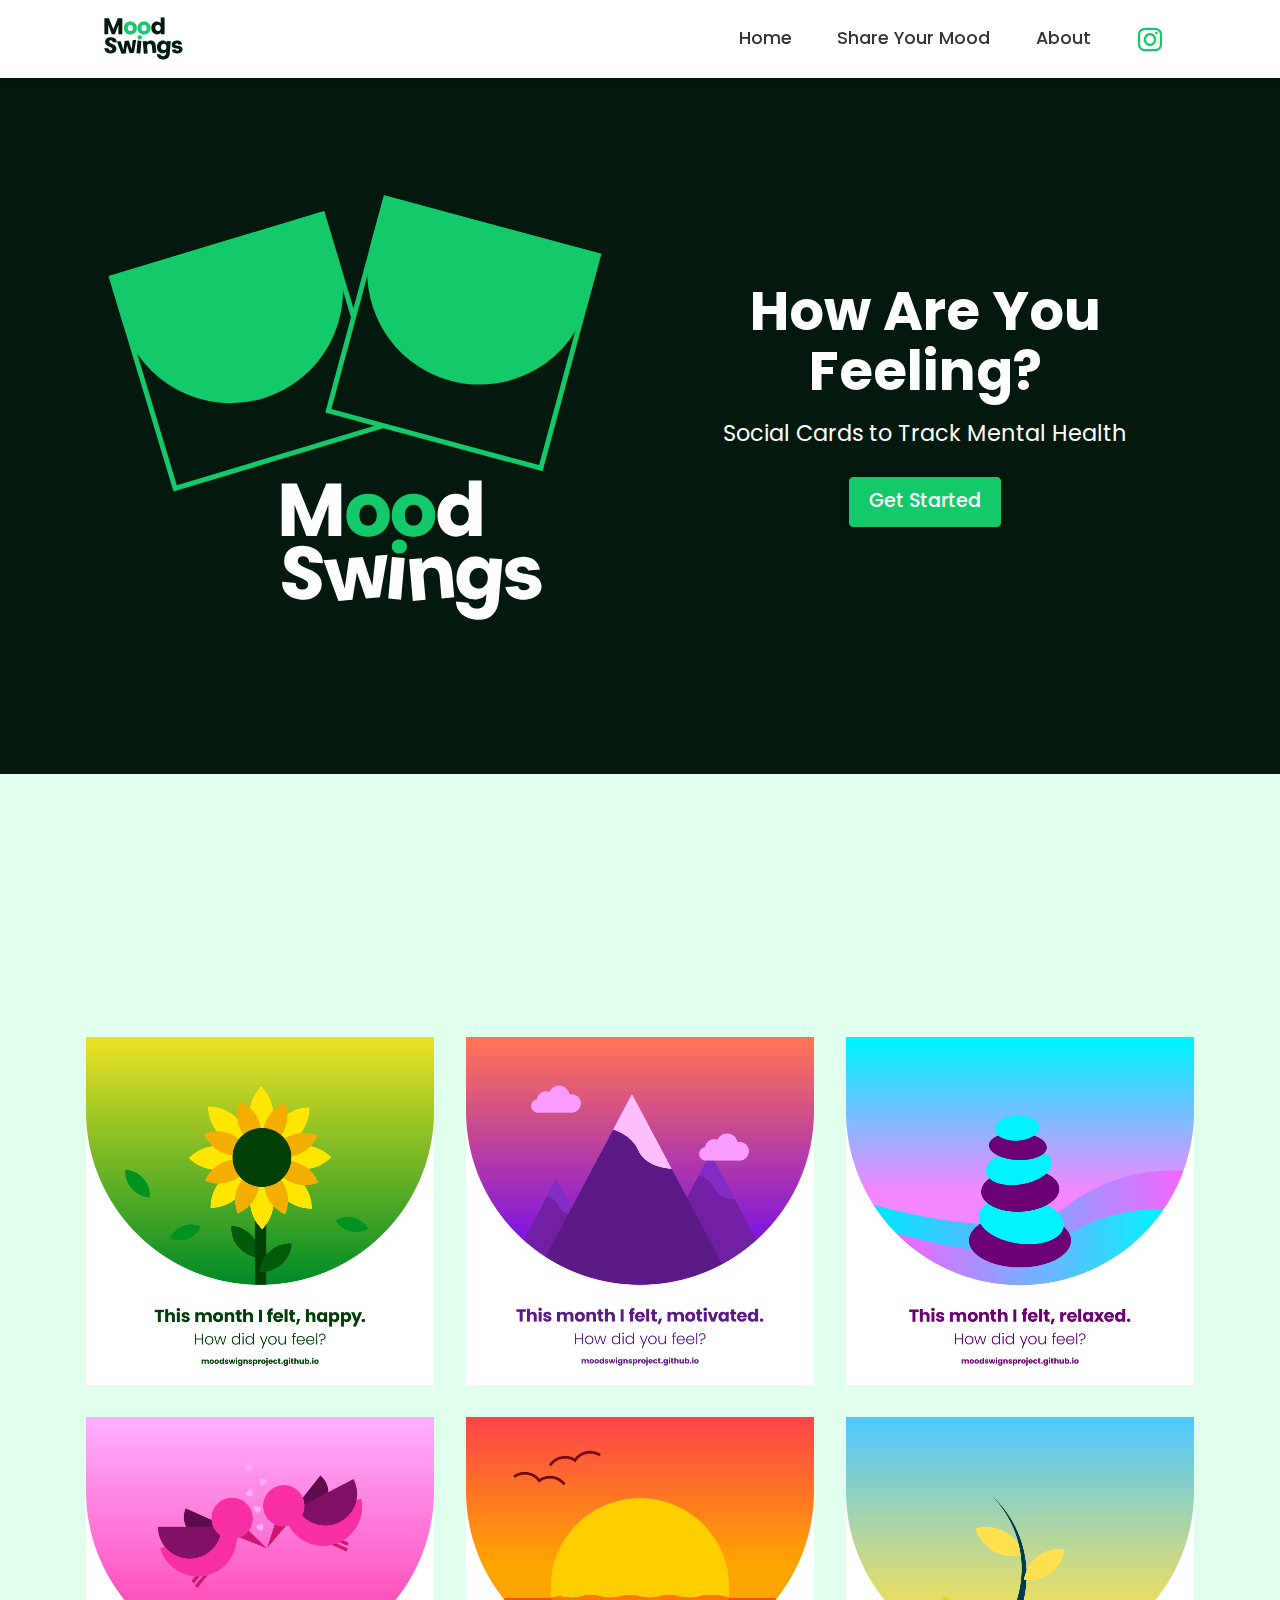
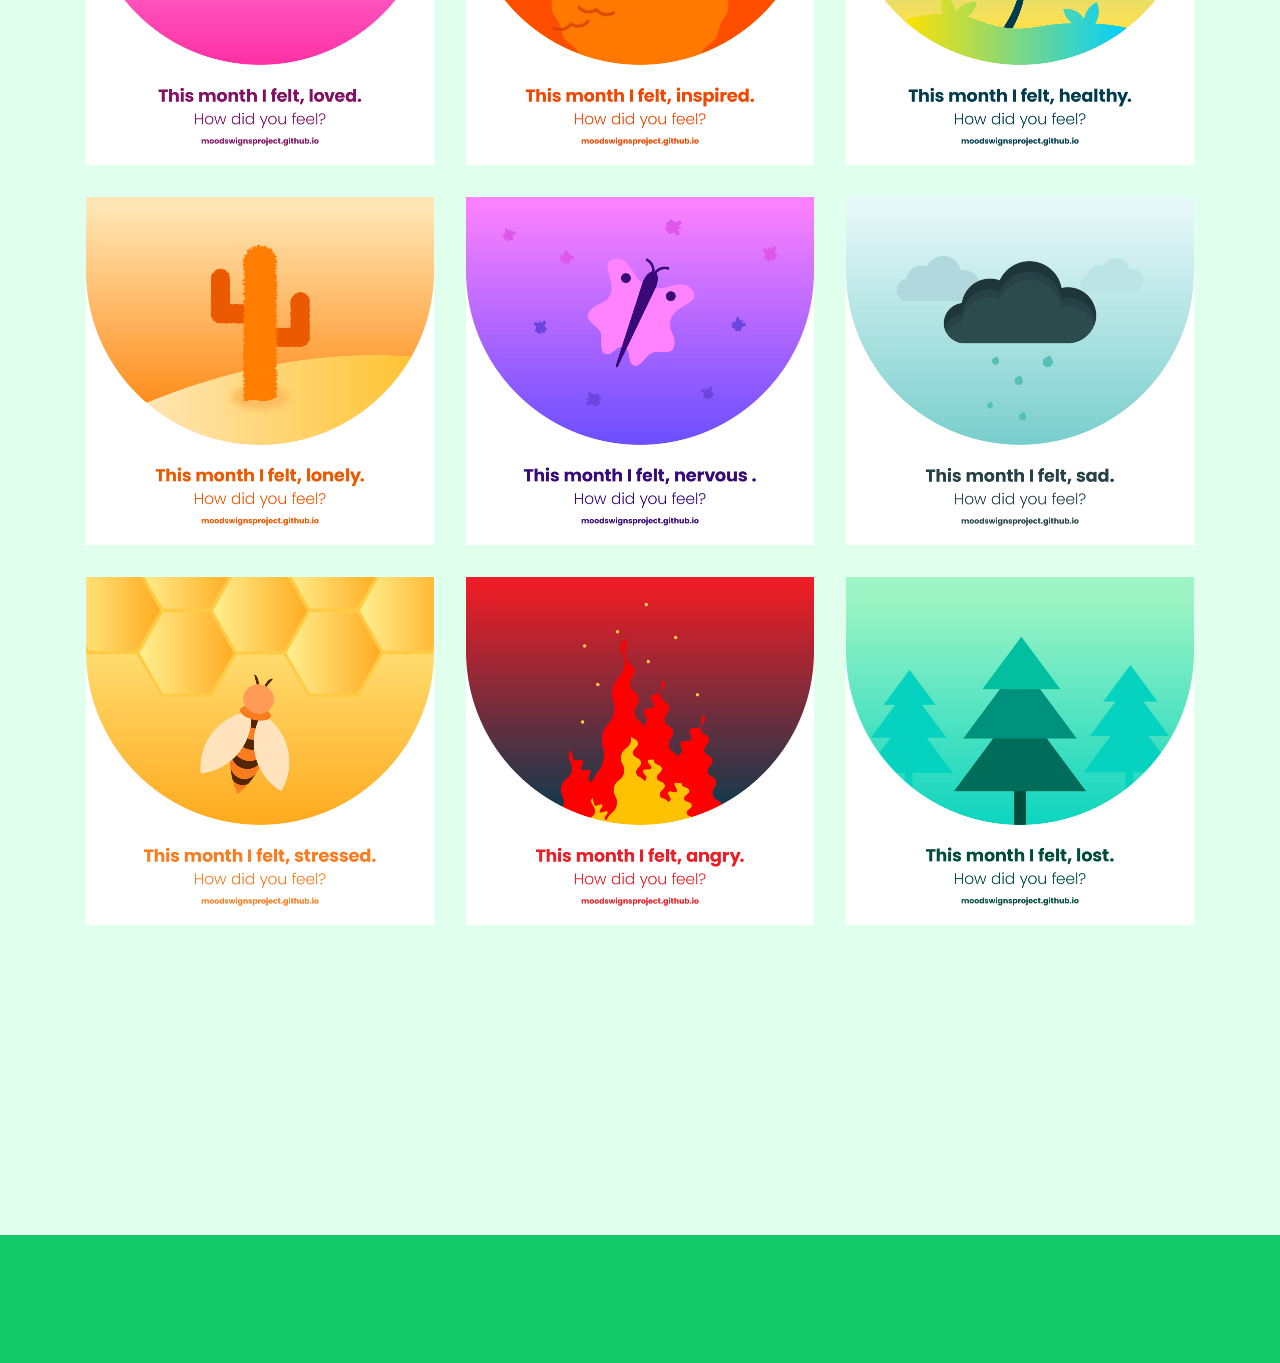
==== index.html @ 9510de59 "create github pages" ====
<!DOCTYPE html>
<html  >
<head>
  <!-- Site made with Mobirise Website Builder v5.0.17, https://mobirise.com -->
  <meta charset="UTF-8">
  <meta http-equiv="X-UA-Compatible" content="IE=edge">
  <meta name="generator" content="Mobirise v5.0.17, mobirise.com">
  <meta name="viewport" content="width=device-width, initial-scale=1, minimum-scale=1">
  <link rel="shortcut icon" href="assets/images/ms-icon-01.svg" type="image/x-icon">
  <meta name="description" content="">
  
  
  <title>Home</title>
  <link rel="stylesheet" href="assets/web/assets/mobirise-icons2/mobirise2.css">
  <link rel="stylesheet" href="assets/tether/tether.min.css">
  <link rel="stylesheet" href="assets/bootstrap/css/bootstrap.min.css">
  <link rel="stylesheet" href="assets/bootstrap/css/bootstrap-grid.min.css">
  <link rel="stylesheet" href="assets/bootstrap/css/bootstrap-reboot.min.css">
  <link rel="stylesheet" href="assets/dropdown/css/style.css">
  <link rel="stylesheet" href="assets/animatecss/animate.min.css">
  <link rel="stylesheet" href="assets/socicon/css/styles.css">
  <link rel="stylesheet" href="assets/theme/css/style.css">
  <link rel="preload" as="style" href="assets/mobirise/css/mbr-additional.css"><link rel="stylesheet" href="assets/mobirise/css/mbr-additional.css" type="text/css">
  
  
  
  
</head>
<body>
  
  <section class="menu cid-sbiLiO1tXq" once="menu" id="menu3-e">
    
    <nav class="navbar navbar-dropdown navbar-fixed-top navbar-expand-lg">
        <div class="container">
            <div class="navbar-brand">
                <span class="navbar-logo">
                    <a href="index.html">
                        <img src="assets/images/logo-8.svg" alt="Mobirise" title="" style="height: 3.8rem;">
                    </a>
                </span>
                
            </div>
            <button class="navbar-toggler" type="button" data-toggle="collapse" data-target="#navbarSupportedContent" aria-controls="navbarNavAltMarkup" aria-expanded="false" aria-label="Toggle navigation">
                <div class="hamburger">
                    <span></span>
                    <span></span>
                    <span></span>
                    <span></span>
                </div>
            </button>
            <div class="collapse navbar-collapse" id="navbarSupportedContent">
                <ul class="navbar-nav nav-dropdown nav-right" data-app-modern-menu="true"><li class="nav-item"><a class="nav-link link text-black display-4" href="index.html">
                            Home</a></li><li class="nav-item"><a class="nav-link link text-black display-4" href="page2.html">
                            Share Your Mood</a></li><li class="nav-item"><a class="nav-link link text-black display-4" href="page3.html">
                            About</a></li></ul>
                <div class="icons-menu">
                    <a class="iconfont-wrapper" href="https://www.instagram.com/moodswings_project/" target="_blank">
                        <span class="p-2 mbr-iconfont socicon-instagram socicon"></span>
                    </a>
                    
                    
                    
                </div>
                
            </div>
        </div>
    </nav>

</section>

<section class="engine"><a href="https://mobirise.info/v">html templates</a></section><section class="header7 cid-sbe4uFKTAD" id="header7-0">

    

    

    <div class="container">
        <div class="row justify-content-center">
            <div class="col-12 col-md-6 image-wrapper">
                <img class="w-100" src="assets/images/ms-intro-1.svg" alt="Mobirise" title="">
            </div>
            <div class="col-12 col-md text-wrapper">
                <h1 class="mbr-section-title mbr-fonts-style mb-3 display-1"><strong>How Are You Feeling?</strong></h1>
                <p class="mbr-text mbr-fonts-style display-5">
                    Social Cards to Track Mental Health</p>
                <div class="mbr-section-btn mt-3"><a class="btn btn-primary display-7" href="index.html#info1-7">Get Started</a></div>
            </div>
        </div>
    </div>
</section>

<section class="info1 cid-sbe50Ajcr3" id="info1-7">
    
    
    <div class="align-center container">
        <div class="row justify-content-center">
            <div class="col-12 col-lg-8">
                <h3 class="mbr-section-title mb-4 mbr-fonts-style display-1"><strong>What's Your Mood?</strong></h3>
                
                <div class="mbr-section-btn"><a class="btn btn-primary display-4" href="https://www.dropbox.com/sh/ty4c7fu6uw8an1w/AABoTUs9WFw466yv9ODRTRQWa?dl=0" target="_blank">Download Cards</a></div>
            </div>
        </div>
    </div>
</section>

<section class="gallery1 mbr-gallery cid-sbe4GvhYQz" id="gallery1-5">
    

    

    <div class="container">
        
        
        <div class="row mbr-gallery" data-toggle="modal" data-target="#sbiOa7TXSl">
            <div class="col-sm-6 col-md-4 col-lg-4 item gallery-image">
                <div class="item-wrapper">
                    <img class="w-100" src="assets/images/1-happy-card-moodswings-project-695x695.png" alt="" data-slide-to="0" title="" data-target="#sbiOa7TDni">
                </div>
            </div>
            <div class="col-sm-6 col-md-4 col-lg-4 item gallery-image">
                <div class="item-wrapper">
                    <img class="w-100" src="assets/images/2-motivated-card-moodswings-project-695x695.png" alt="" data-slide-to="1" title="" data-target="#sbiOa7TDni">
                </div>
            </div>
            <div class="col-sm-6 col-md-4 col-lg-4 item gallery-image">
                <div class="item-wrapper">
                    <img class="w-100" src="assets/images/3-relaxed-card-moodswings-project-695x695.png" alt="" data-slide-to="2" title="" data-target="#sbiOa7TDni">
                </div>
            </div>
            <div class="col-sm-6 col-md-4 col-lg-4 item gallery-image">
                <div class="item-wrapper">
                    <img class="w-100" src="assets/images/4-loved-card-moodswings-project-695x695.png" alt="" data-slide-to="3" title="" data-target="#sbiOa7TDni">
                </div>
            </div><div class="col-sm-6 col-md-4 col-lg-4 item gallery-image">
                <div class="item-wrapper">
                    <img class="w-100" src="assets/images/5-inspired-card-moodswings-project-695x695.png" alt="" data-slide-to="4" title="" data-target="#sbiOa7TDni">
                </div>
            </div><div class="col-sm-6 col-md-4 col-lg-4 item gallery-image">
                <div class="item-wrapper">
                    <img class="w-100" src="assets/images/6-healthy-card-moodswings-project-695x695.png" alt="" data-slide-to="5" title="" data-target="#sbiOa7TDni">
                </div>
            </div><div class="col-sm-6 col-md-4 col-lg-4 item gallery-image">
                <div class="item-wrapper">
                    <img class="w-100" src="assets/images/7-lonely-card-moodswings-project-695x695.png" alt="" data-slide-to="6" title="" data-target="#sbiOa7TDni">
                </div>
            </div><div class="col-sm-6 col-md-4 col-lg-4 item gallery-image">
                <div class="item-wrapper">
                    <img class="w-100" src="assets/images/8-nervous-card-moodswings-project-695x695.png" alt="" data-slide-to="7" title="" data-target="#sbiOa7TDni">
                </div>
            </div><div class="col-sm-6 col-md-4 col-lg-4 item gallery-image">
                <div class="item-wrapper">
                    <img class="w-100" src="assets/images/9-sad-card-moodswings-project-695x695.png" alt="" data-slide-to="8" title="" data-target="#sbiOa7TDni">
                </div>
            </div><div class="col-sm-6 col-md-4 col-lg-4 item gallery-image">
                <div class="item-wrapper">
                    <img class="w-100" src="assets/images/10-stressed-card-moodswings-project-695x695.png" alt="" data-slide-to="9" title="" data-target="#sbiOa7TDni">
                </div>
            </div><div class="col-sm-6 col-md-4 col-lg-4 item gallery-image">
                <div class="item-wrapper">
                    <img class="w-100" src="assets/images/11-angry-card-moodswings-project-695x695.png" alt="" data-slide-to="10" title="" data-target="#sbiOa7TDni">
                </div>
            </div><div class="col-sm-6 col-md-4 col-lg-4 item gallery-image">
                <div class="item-wrapper">
                    <img class="w-100" src="assets/images/12-lost-card-moodswings-project-695x695.png" alt="" data-slide-to="11" title="" data-target="#sbiOa7TDni">
                </div>
            </div>
        </div>

        <div class="modal mbr-slider" tabindex="-1" role="dialog" aria-hidden="true" id="sbiOa7TXSl">
            <div class="modal-dialog" role="document">
                <div class="modal-content">
                    <div class="modal-body">
                        <div class="carousel slide" id="sbiOa7TDni" data-interval="5000">
                            <div class="carousel-inner">
                                <div class="carousel-item active">
                                    <img class="d-block w-100" src="assets/images/1-happy-card-moodswings-project-695x695.png" alt="">
                                </div>
                                <div class="carousel-item">
                                    <img class="d-block w-100" src="assets/images/2-motivated-card-moodswings-project-695x695.png" alt="">
                                </div>
                                <div class="carousel-item">
                                    <img class="d-block w-100" src="assets/images/3-relaxed-card-moodswings-project-695x695.png" alt="">
                                </div>
                                <div class="carousel-item">
                                    <img class="d-block w-100" src="assets/images/4-loved-card-moodswings-project-695x695.png" alt="">
                                </div><div class="carousel-item">
                                    <img class="d-block w-100" src="assets/images/5-inspired-card-moodswings-project-695x695.png" alt="">
                                </div><div class="carousel-item">
                                    <img class="d-block w-100" src="assets/images/6-healthy-card-moodswings-project-695x695.png" alt="">
                                </div><div class="carousel-item">
                                    <img class="d-block w-100" src="assets/images/7-lonely-card-moodswings-project-695x695.png" alt="">
                                </div><div class="carousel-item">
                                    <img class="d-block w-100" src="assets/images/8-nervous-card-moodswings-project-695x695.png" alt="">
                                </div><div class="carousel-item">
                                    <img class="d-block w-100" src="assets/images/9-sad-card-moodswings-project-695x695.png" alt="">
                                </div><div class="carousel-item">
                                    <img class="d-block w-100" src="assets/images/10-stressed-card-moodswings-project-695x695.png" alt="">
                                </div><div class="carousel-item">
                                    <img class="d-block w-100" src="assets/images/11-angry-card-moodswings-project-695x695.png" alt="">
                                </div><div class="carousel-item">
                                    <img class="d-block w-100" src="assets/images/12-lost-card-moodswings-project-695x695.png" alt="">
                                </div>
                            </div>
                            <ol class="carousel-indicators">
                                <li data-slide-to="0" class="active" data-target="#sbiOa7TDni"></li>
                                <li data-slide-to="1" data-target="#sbiOa7TDni"></li>
                                <li data-slide-to="2" data-target="#sbiOa7TDni"></li>
                                <li data-slide-to="3" data-target="#sbiOa7TDni"></li><li data-slide-to="4" data-target="#sbiOa7TDni"></li><li data-slide-to="5" data-target="#sbiOa7TDni"></li><li data-slide-to="6" data-target="#sbiOa7TDni"></li><li data-slide-to="7" data-target="#sbiOa7TDni"></li><li data-slide-to="8" data-target="#sbiOa7TDni"></li><li data-slide-to="9" data-target="#sbiOa7TDni"></li><li data-slide-to="10" data-target="#sbiOa7TDni"></li><li data-slide-to="11" data-target="#sbiOa7TDni"></li>
                            </ol>
                            <a role="button" href="" class="close" data-dismiss="modal" aria-label="Close">
                            </a>
                            <a class="carousel-control-prev carousel-control" role="button" data-slide="prev" href="#sbiOa7TDni">
                                <span class="mobi-mbri mobi-mbri-arrow-prev" aria-hidden="true"></span>
                                <span class="sr-only">Previous</span>
                            </a>
                            <a class="carousel-control-next carousel-control" role="button" data-slide="next" href="#sbiOa7TDni">
                                <span class="mobi-mbri mobi-mbri-arrow-next" aria-hidden="true"></span>
                                <span class="sr-only">Next</span>
                            </a>
                        </div>
                    </div>
                </div>
            </div>
        </div>
    </div>
</section>

<section class="info1 cid-sbe4Iftw9g" id="info1-6">
    
    
    <div class="align-center container">
        <div class="row justify-content-center">
            <div class="col-12 col-lg-8">
                <h3 class="mbr-section-title mb-4 mbr-fonts-style display-1">
                    <strong>Share Your Mood!</strong></h3>
                
                <div class="mbr-section-btn"><a class="btn btn-primary display-4" href="page2.html#footer3-g">Learn How!</a></div>
            </div>
        </div>
    </div>
</section>

<section class="footer3 cid-sbe4EzvGIN" once="footers" id="footer3-4">

    

    

    <div class="container">
        <div class="media-container-row align-center mbr-white">
            
            <div class="row social-row">
                <div class="social-list align-right pb-2">
                    
                    
                    
                    
                    
                    
                <div class="soc-item">
                        <a href="https://www.instagram.com/moodswings_project/" target="_blank">
                            <span class="mbr-iconfont mbr-iconfont-social socicon-instagram socicon" style="color: rgb(255, 255, 255); fill: rgb(255, 255, 255);"></span>
                        </a>
                    </div></div>
            </div>
            <div class="row row-copirayt">
                <p class="mbr-text mb-0 mbr-fonts-style mbr-white align-center display-4">
                    MoodSwings Project 2020</p>
            </div>
        </div>
    </div>
</section>


  <script src="assets/web/assets/jquery/jquery.min.js"></script>
  <script src="assets/popper/popper.min.js"></script>
  <script src="assets/tether/tether.min.js"></script>
  <script src="assets/bootstrap/js/bootstrap.min.js"></script>
  <script src="assets/smoothscroll/smooth-scroll.js"></script>
  <script src="assets/dropdown/js/nav-dropdown.js"></script>
  <script src="assets/dropdown/js/navbar-dropdown.js"></script>
  <script src="assets/touchswipe/jquery.touch-swipe.min.js"></script>
  <script src="assets/viewportchecker/jquery.viewportchecker.js"></script>
  <script src="assets/theme/js/script.js"></script>
  
  
  
  <input name="animation" type="hidden">
  </body>
</html>
---- assets/web/assets/mobirise-icons2/mobirise2.css ----
@font-face {
  font-family: 'Moririse2';
  font-display: swap;
  src:  url('mobirise2.eot?f2bix4');
  src:  url('mobirise2.eot?f2bix4#iefix') format('embedded-opentype'),
    url('mobirise2.ttf?f2bix4') format('truetype'),
    url('mobirise2.woff?f2bix4') format('woff'),
    url('mobirise2.svg?f2bix4#mobirise2') format('svg');
  font-weight: normal;
  font-style: normal;
}

[class^="mobi-"], [class*=" mobi-"] {
  /* use !important to prevent issues with browser extensions that change fonts */
  font-family: 'Moririse2' !important;
  speak: none;
  font-style: normal;
  font-weight: normal;
  font-variant: normal;
  text-transform: none;
  line-height: 1;

  /* Better Font Rendering =========== */
  -webkit-font-smoothing: antialiased;
  -moz-osx-font-smoothing: grayscale;
}

.mobi-mbri-add-submenu:before {
  content: "\e900";
}
.mobi-mbri-alert:before {
  content: "\e901";
}
.mobi-mbri-align-center:before {
  content: "\e902";
}
.mobi-mbri-align-justify:before {
  content: "\e903";
}
.mobi-mbri-align-left:before {
  content: "\e904";
}
.mobi-mbri-align-right:before {
  content: "\e905";
}
.mobi-mbri-android:before {
  content: "\e906";
}
.mobi-mbri-apple:before {
  content: "\e907";
}
.mobi-mbri-arrow-down:before {
  content: "\e908";
}
.mobi-mbri-arrow-next:before {
  content: "\e909";
}
.mobi-mbri-arrow-prev:before {
  content: "\e90a";
}
.mobi-mbri-arrow-up:before {
  content: "\e90b";
}
.mobi-mbri-bold:before {
  content: "\e90c";
}
.mobi-mbri-bookmark:before {
  content: "\e90d";
}
.mobi-mbri-bootstrap:before {
  content: "\e90e";
}
.mobi-mbri-briefcase:before {
  content: "\e90f";
}
.mobi-mbri-browse:before {
  content: "\e910";
}
.mobi-mbri-bulleted-list:before {
  content: "\e911";
}
.mobi-mbri-calendar:before {
  content: "\e912";
}
.mobi-mbri-camera:before {
  content: "\e913";
}
.mobi-mbri-cart-add:before {
  content: "\e914";
}
.mobi-mbri-cart-full:before {
  content: "\e915";
}
.mobi-mbri-cash:before {
  content: "\e916";
}
.mobi-mbri-change-style:before {
  content: "\e917";
}
.mobi-mbri-chat:before {
  content: "\e918";
}
.mobi-mbri-clock:before {
  content: "\e919";
}
.mobi-mbri-close:before {
  content: "\e91a";
}
.mobi-mbri-cloud:before {
  content: "\e91b";
}
.mobi-mbri-code:before {
  content: "\e91c";
}
.mobi-mbri-contact-form:before {
  content: "\e91d";
}
.mobi-mbri-credit-card:before {
  content: "\e91e";
}
.mobi-mbri-cursor-click:before {
  content: "\e91f";
}
.mobi-mbri-cust-feedback:before {
  content: "\e920";
}
.mobi-mbri-database:before {
  content: "\e921";
}
.mobi-mbri-delivery:before {
  content: "\e922";
}
.mobi-mbri-desktop:before {
  content: "\e923";
}
.mobi-mbri-devices:before {
  content: "\e924";
}
.mobi-mbri-down:before {
  content: "\e925";
}
.mobi-mbri-download-2:before {
  content: "\e926";
}
.mobi-mbri-download:before {
  content: "\e927";
}
.mobi-mbri-drag-n-drop-2:before {
  content: "\e928";
}
.mobi-mbri-drag-n-drop:before {
  content: "\e929";
}
.mobi-mbri-edit-2:before {
  content: "\e92a";
}
.mobi-mbri-edit:before {
  content: "\e92b";
}
.mobi-mbri-error:before {
  content: "\e92c";
}
.mobi-mbri-extension:before {
  content: "\e92d";
}
.mobi-mbri-features:before {
  content: "\e92e";
}
.mobi-mbri-file:before {
  content: "\e92f";
}
.mobi-mbri-flag:before {
  content: "\e930";
}
.mobi-mbri-folder:before {
  content: "\e931";
}
.mobi-mbri-gift:before {
  content: "\e932";
}
.mobi-mbri-github:before {
  content: "\e933";
}
.mobi-mbri-globe-2:before {
  content: "\e934";
}
.mobi-mbri-globe:before {
  content: "\e935";
}
.mobi-mbri-growing-chart:before {
  content: "\e936";
}
.mobi-mbri-hearth:before {
  content: "\e937";
}
.mobi-mbri-help:before {
  content: "\e938";
}
.mobi-mbri-home:before {
  content: "\e939";
}
.mobi-mbri-hot-cup:before {
  content: "\e93a";
}
.mobi-mbri-idea:before {
  content: "\e93b";
}
.mobi-mbri-image-gallery:before {
  content: "\e93c";
}
.mobi-mbri-image-slider:before {
  content: "\e93d";
}
.mobi-mbri-info:before {
  content: "\e93e";
}
.mobi-mbri-italic:before {
  content: "\e93f";
}
.mobi-mbri-key:before {
  content: "\e940";
}
.mobi-mbri-laptop:before {
  content: "\e941";
}
.mobi-mbri-layers:before {
  content: "\e942";
}
.mobi-mbri-left-right:before {
  content: "\e943";
}
.mobi-mbri-left:before {
  content: "\e944";
}
.mobi-mbri-letter:before {
  content: "\e945";
}
.mobi-mbri-like:before {
  content: "\e946";
}
.mobi-mbri-link:before {
  content: "\e947";
}
.mobi-mbri-lock:before {
  content: "\e948";
}
.mobi-mbri-login:before {
  content: "\e949";
}
.mobi-mbri-logout:before {
  content: "\e94a";
}
.mobi-mbri-magic-stick:before {
  content: "\e94b";
}
.mobi-mbri-map-pin:before {
  content: "\e94c";
}
.mobi-mbri-menu:before {
  content: "\e94d";
}
.mobi-mbri-mobile-2:before {
  content: "\e94e";
}
.mobi-mbri-mobile-horizontal:before {
  content: "\e94f";
}
.mobi-mbri-mobile:before {
  content: "\e950";
}
.mobi-mbri-mobirise:before {
  content: "\e951";
}
.mobi-mbri-more-horizontal:before {
  content: "\e952";
}
.mobi-mbri-more-vertical:before {
  content: "\e953";
}
.mobi-mbri-music:before {
  content: "\e954";
}
.mobi-mbri-new-file:before {
  content: "\e955";
}
.mobi-mbri-numbered-list:before {
  content: "\e956";
}
.mobi-mbri-opened-folder:before {
  content: "\e957";
}
.mobi-mbri-pages:before {
  content: "\e958";
}
.mobi-mbri-paper-plane:before {
  content: "\e959";
}
.mobi-mbri-paperclip:before {
  content: "\e95a";
}
.mobi-mbri-phone:before {
  content: "\e95b";
}
.mobi-mbri-photo:before {
  content: "\e95c";
}
.mobi-mbri-photos:before {
  content: "\e95d";
}
.mobi-mbri-pin:before {
  content: "\e95e";
}
.mobi-mbri-play:before {
  content: "\e95f";
}
.mobi-mbri-plus:before {
  content: "\e960";
}
.mobi-mbri-preview:before {
  content: "\e961";
}
.mobi-mbri-print:before {
  content: "\e962";
}
.mobi-mbri-protect:before {
  content: "\e963";
}
.mobi-mbri-question:before {
  content: "\e964";
}
.mobi-mbri-quote-left:before {
  content: "\e965";
}
.mobi-mbri-quote-right:before {
  content: "\e966";
}
.mobi-mbri-redo:before {
  content: "\e967";
}
.mobi-mbri-refresh:before {
  content: "\e968";
}
.mobi-mbri-responsive-2:before {
  content: "\e969";
}
.mobi-mbri-responsive:before {
  content: "\e96a";
}
.mobi-mbri-right:before {
  content: "\e96b";
}
.mobi-mbri-rocket:before {
  content: "\e96c";
}
.mobi-mbri-sad-face:before {
  content: "\e96d";
}
.mobi-mbri-sale:before {
  content: "\e96e";
}
.mobi-mbri-save:before {
  content: "\e96f";
}
.mobi-mbri-search:before {
  content: "\e970";
}
.mobi-mbri-setting-2:before {
  content: "\e971";
}
.mobi-mbri-setting-3:before {
  content: "\e972";
}
.mobi-mbri-setting:before {
  content: "\e973";
}
.mobi-mbri-share:before {
  content: "\e974";
}
.mobi-mbri-shopping-bag:before {
  content: "\e975";
}
.mobi-mbri-shopping-basket:before {
  content: "\e976";
}
.mobi-mbri-shopping-cart:before {
  content: "\e977";
}
.mobi-mbri-sites:before {
  content: "\e978";
}
.mobi-mbri-smile-face:before {
  content: "\e979";
}
.mobi-mbri-speed:before {
  content: "\e97a";
}
.mobi-mbri-star:before {
  content: "\e97b";
}
.mobi-mbri-success:before {
  content: "\e97c";
}
.mobi-mbri-sun:before {
  content: "\e97d";
}
.mobi-mbri-sun2:before {
  content: "\e97e";
}
.mobi-mbri-tablet-vertical:before {
  content: "\e97f";
}
.mobi-mbri-tablet:before {
  content: "\e980";
}
.mobi-mbri-target:before {
  content: "\e981";
}
.mobi-mbri-timer:before {
  content: "\e982";
}
.mobi-mbri-to-ftp:before {
  content: "\e983";
}
.mobi-mbri-to-local-drive:before {
  content: "\e984";
}
.mobi-mbri-touch-swipe:before {
  content: "\e985";
}
.mobi-mbri-touch:before {
  content: "\e986";
}
.mobi-mbri-trash:before {
  content: "\e987";
}
.mobi-mbri-underline:before {
  content: "\e988";
}
.mobi-mbri-undo:before {
  content: "\e989";
}
.mobi-mbri-unlink:before {
  content: "\e98a";
}
.mobi-mbri-unlock:before {
  content: "\e98b";
}
.mobi-mbri-up-down:before {
  content: "\e98c";
}
.mobi-mbri-up:before {
  content: "\e98d";
}
.mobi-mbri-update:before {
  content: "\e98e";
}
.mobi-mbri-upload-2:before {
  content: "\e98f";
}
.mobi-mbri-upload:before {
  content: "\e990";
}
.mobi-mbri-user-2:before {
  content: "\e991";
}
.mobi-mbri-user:before {
  content: "\e992";
}
.mobi-mbri-users:before {
  content: "\e993";
}
.mobi-mbri-video-play:before {
  content: "\e994";
}
.mobi-mbri-video:before {
  content: "\e995";
}
.mobi-mbri-watch:before {
  content: "\e996";
}
.mobi-mbri-website-theme-2:before {
  content: "\e997";
}
.mobi-mbri-website-theme:before {
  content: "\e998";
}
.mobi-mbri-wifi:before {
  content: "\e999";
}
.mobi-mbri-windows:before {
  content: "\e99a";
}
.mobi-mbri-zoom-in:before {
  content: "\e99b";
}
.mobi-mbri-zoom-out:before {
  content: "\e99c";
}
---- assets/dropdown/css/style.css ----
.navbar-dropdown {
  left: 0;
  padding: 0;
  position: absolute;
  right: 0;
  top: 0;
  transition: all 0.45s ease;
  z-index: 1030;
  background: #282828; }
  .navbar-dropdown .navbar-logo {
    margin-right: 0.8rem;
    transition: margin 0.3s ease-in-out;
    vertical-align: middle; }
    .navbar-dropdown .navbar-logo img {
      height: 3.125rem;
      transition: all 0.3s ease-in-out; }
    .navbar-dropdown .navbar-logo.mbr-iconfont {
      font-size: 3.125rem;
      line-height: 3.125rem; }
  .navbar-dropdown .navbar-caption {
    font-weight: 700;
    white-space: normal;
    vertical-align: -4px;
    line-height: 3.125rem !important; }
    .navbar-dropdown .navbar-caption, .navbar-dropdown .navbar-caption:hover {
      color: inherit;
      text-decoration: none; }
  .navbar-dropdown .mbr-iconfont + .navbar-caption {
    vertical-align: -1px; }
  .navbar-dropdown.navbar-fixed-top {
    position: fixed; }
  .navbar-dropdown .navbar-brand span {
    vertical-align: -4px; }
  .navbar-dropdown.bg-color.transparent {
    background: none; }
  .navbar-dropdown.navbar-short .navbar-brand {
    padding: 0.625rem 0; }
    .navbar-dropdown.navbar-short .navbar-brand span {
      vertical-align: -1px; }
  .navbar-dropdown.navbar-short .navbar-caption {
    line-height: 2.375rem !important;
    vertical-align: -2px; }
  .navbar-dropdown.navbar-short .navbar-logo {
    margin-right: 0.5rem; }
    .navbar-dropdown.navbar-short .navbar-logo img {
      height: 2.375rem; }
    .navbar-dropdown.navbar-short .navbar-logo.mbr-iconfont {
      font-size: 2.375rem;
      line-height: 2.375rem; }
  .navbar-dropdown.navbar-short .mbr-table-cell {
    height: 3.625rem; }
  .navbar-dropdown .navbar-close {
    left: 0.6875rem;
    position: fixed;
    top: 0.75rem;
    z-index: 1000; }
  .navbar-dropdown .hamburger-icon {
    content: "";
    display: inline-block;
    vertical-align: middle;
    width: 16px;
    -webkit-box-shadow: 0 -6px 0 1px #282828,0 0 0 1px #282828,0 6px 0 1px #282828;
    -moz-box-shadow: 0 -6px 0 1px #282828,0 0 0 1px #282828,0 6px 0 1px #282828;
    box-shadow: 0 -6px 0 1px #282828,0 0 0 1px #282828,0 6px 0 1px #282828; }

.dropdown-menu .dropdown-toggle[data-toggle="dropdown-submenu"]::after {
  border-bottom: 0.35em solid transparent;
  border-left: 0.35em solid;
  border-right: 0;
  border-top: 0.35em solid transparent;
  margin-left: 0.3rem; }

.dropdown-menu .dropdown-item:focus {
  outline: 0; }

.nav-dropdown {
  font-size: 0.75rem;
  font-weight: 500;
  height: auto !important; }
  .nav-dropdown .nav-btn {
    padding-left: 1rem; }
  .nav-dropdown .link {
    margin: .667em 1.667em;
    font-weight: 500;
    padding: 0;
    transition: color .2s ease-in-out; }
    .nav-dropdown .link.dropdown-toggle {
      margin-right: 2.583em; }
      .nav-dropdown .link.dropdown-toggle::after {
        margin-left: .25rem;
        border-top: 0.35em solid;
        border-right: 0.35em solid transparent;
        border-left: 0.35em solid transparent;
        border-bottom: 0; }
      .nav-dropdown .link.dropdown-toggle[aria-expanded="true"] {
        margin: 0;
        padding: 0.667em 3.263em  0.667em 1.667em; }
  .nav-dropdown .link::after,
  .nav-dropdown .dropdown-item::after {
    color: inherit; }
  .nav-dropdown .btn {
    font-size: 0.75rem;
    font-weight: 700;
    letter-spacing: 0;
    margin-bottom: 0;
    padding-left: 1.25rem;
    padding-right: 1.25rem; }
  .nav-dropdown .dropdown-menu {
    border-radius: 0;
    border: 0;
    left: 0;
    margin: 0;
    padding-bottom: 1.25rem;
    padding-top: 1.25rem;
    position: relative; }
  .nav-dropdown .dropdown-submenu {
    margin-left: 0.125rem;
    top: 0; }
  .nav-dropdown .dropdown-item {
    font-weight: 500;
    line-height: 2;
    padding: 0.3846em 4.615em 0.3846em 1.5385em;
    position: relative;
    transition: color .2s ease-in-out, background-color .2s ease-in-out; }
    .nav-dropdown .dropdown-item::after {
      margin-top: -0.3077em;
      position: absolute;
      right: 1.1538em;
      top: 50%; }
    .nav-dropdown .dropdown-item:focus, .nav-dropdown .dropdown-item:hover {
      background: none; }

@media (max-width: 767px) {
  .nav-dropdown.navbar-toggleable-sm {
    bottom: 0;
    display: none;
    left: 0;
    overflow-x: hidden;
    position: fixed;
    top: 0;
    transform: translateX(-100%);
    -ms-transform: translateX(-100%);
    -webkit-transform: translateX(-100%);
    width: 18.75rem;
    z-index: 999; } }
.nav-dropdown.navbar-toggleable-xl {
  bottom: 0;
  display: none;
  left: 0;
  overflow-x: hidden;
  position: fixed;
  top: 0;
  transform: translateX(-100%);
  -ms-transform: translateX(-100%);
  -webkit-transform: translateX(-100%);
  width: 18.75rem;
  z-index: 999; }

.nav-dropdown-sm {
  display: block !important;
  overflow-x: hidden;
  overflow: auto;
  padding-top: 3.875rem; }
  .nav-dropdown-sm::after {
    content: "";
    display: block;
    height: 3rem;
    width: 100%; }
  .nav-dropdown-sm.collapse.in ~ .navbar-close {
    display: block !important; }
  .nav-dropdown-sm.collapsing, .nav-dropdown-sm.collapse.in {
    transform: translateX(0);
    -ms-transform: translateX(0);
    -webkit-transform: translateX(0);
    transition: all 0.25s ease-out;
    -webkit-transition: all 0.25s ease-out;
    background: #282828; }
  .nav-dropdown-sm.collapsing[aria-expanded="false"] {
    transform: translateX(-100%);
    -ms-transform: translateX(-100%);
    -webkit-transform: translateX(-100%); }
  .nav-dropdown-sm .nav-item {
    display: block;
    margin-left: 0 !important;
    padding-left: 0; }
  .nav-dropdown-sm .link,
  .nav-dropdown-sm .dropdown-item {
    border-top: 1px dotted rgba(255, 255, 255, 0.1);
    font-size: 0.8125rem;
    line-height: 1.6;
    margin: 0 !important;
    padding: 0.875rem 2.4rem 0.875rem 1.5625rem !important;
    position: relative;
    white-space: normal; }
    .nav-dropdown-sm .link:focus, .nav-dropdown-sm .link:hover,
    .nav-dropdown-sm .dropdown-item:focus,
    .nav-dropdown-sm .dropdown-item:hover {
      background: rgba(0, 0, 0, 0.2) !important;
      color: #c0a375; }
  .nav-dropdown-sm .nav-btn {
    position: relative;
    padding: 1.5625rem 1.5625rem 0 1.5625rem; }
    .nav-dropdown-sm .nav-btn::before {
      border-top: 1px dotted rgba(255, 255, 255, 0.1);
      content: "";
      left: 0;
      position: absolute;
      top: 0;
      width: 100%; }
    .nav-dropdown-sm .nav-btn + .nav-btn {
      padding-top: 0.625rem; }
      .nav-dropdown-sm .nav-btn + .nav-btn::before {
        display: none; }
  .nav-dropdown-sm .btn {
    padding: 0.625rem 0; }
  .nav-dropdown-sm .dropdown-toggle[data-toggle="dropdown-submenu"]::after {
    margin-left: .25rem;
    border-top: 0.35em solid;
    border-right: 0.35em solid transparent;
    border-left: 0.35em solid transparent;
    border-bottom: 0; }
  .nav-dropdown-sm .dropdown-toggle[data-toggle="dropdown-submenu"][aria-expanded="true"]::after {
    border-top: 0;
    border-right: 0.35em solid transparent;
    border-left: 0.35em solid transparent;
    border-bottom: 0.35em solid; }
  .nav-dropdown-sm .dropdown-menu {
    margin: 0;
    padding: 0;
    position: relative;
    top: 0;
    left: 0;
    width: 100%;
    border: 0;
    float: none;
    border-radius: 0;
    background: none; }
  .nav-dropdown-sm .dropdown-submenu {
    left: 100%;
    margin-left: 0.125rem;
    margin-top: -1.25rem;
    top: 0; }

.navbar-toggleable-sm .nav-dropdown .dropdown-menu {
  position: absolute; }

.navbar-toggleable-sm .nav-dropdown .dropdown-submenu {
  left: 100%;
  margin-left: 0.125rem;
  margin-top: -1.25rem;
  top: 0; }

.navbar-toggleable-sm.opened .nav-dropdown .dropdown-menu {
  position: relative; }

.navbar-toggleable-sm.opened .nav-dropdown .dropdown-submenu {
  left: 0;
  margin-left: 00rem;
  margin-top: 0rem;
  top: 0; }

.is-builder .nav-dropdown.collapsing {
  transition: none !important; }

/*# sourceMappingURL=style.css.map */
---- assets/socicon/css/styles.css ----
@charset "UTF-8";

@font-face {
  font-family: 'Socicon';
  src:  url('../fonts/socicon.eot');
  src:  url('../fonts/socicon.eot?#iefix') format('embedded-opentype'),
    url('../fonts/socicon.woff2') format('woff2'),
    url('../fonts/socicon.ttf') format('truetype'),
    url('../fonts/socicon.woff') format('woff'),
    url('../fonts/socicon.svg#socicon') format('svg');
  font-weight: normal;
  font-style: normal;
}

[data-icon]:before {
  font-family: "socicon" !important;
  content: attr(data-icon);
  font-style: normal !important;
  font-weight: normal !important;
  font-variant: normal !important;
  text-transform: none !important;
  speak: none;
  line-height: 1;
  -webkit-font-smoothing: antialiased;
  -moz-osx-font-smoothing: grayscale;
}

[class^="socicon-"], [class*=" socicon-"] {
  /* use !important to prevent issues with browser extensions that change fonts */
  font-family: 'Socicon' !important;
  speak: none;
  font-style: normal;
  font-weight: normal;
  font-variant: normal;
  text-transform: none;
  line-height: 1;

  /* Better Font Rendering =========== */
  -webkit-font-smoothing: antialiased;
  -moz-osx-font-smoothing: grayscale;
}

.socicon-eitaa:before {
  content: "\e97c";
}
.socicon-soroush:before {
  content: "\e97d";
}
.socicon-bale:before {
  content: "\e97e";
}
.socicon-zazzle:before {
  content: "\e97b";
}
.socicon-society6:before {
  content: "\e97a";
}
.socicon-redbubble:before {
  content: "\e979";
}
.socicon-avvo:before {
  content: "\e978";
}
.socicon-stitcher:before {
  content: "\e977";
}
.socicon-googlehangouts:before {
  content: "\e974";
}
.socicon-dlive:before {
  content: "\e975";
}
.socicon-vsco:before {
  content: "\e976";
}
.socicon-flipboard:before {
  content: "\e973";
}
.socicon-ubuntu:before {
  content: "\e958";
}
.socicon-artstation:before {
  content: "\e959";
}
.socicon-invision:before {
  content: "\e95a";
}
.socicon-torial:before {
  content: "\e95b";
}
.socicon-collectorz:before {
  content: "\e95c";
}
.socicon-seenthis:before {
  content: "\e95d";
}
.socicon-googleplaymusic:before {
  content: "\e95e";
}
.socicon-debian:before {
  content: "\e95f";
}
.socicon-filmfreeway:before {
  content: "\e960";
}
.socicon-gnome:before {
  content: "\e961";
}
.socicon-itchio:before {
  content: "\e962";
}
.socicon-jamendo:before {
  content: "\e963";
}
.socicon-mix:before {
  content: "\e964";
}
.socicon-sharepoint:before {
  content: "\e965";
}
.socicon-tinder:before {
  content: "\e966";
}
.socicon-windguru:before {
  content: "\e967";
}
.socicon-cdbaby:before {
  content: "\e968";
}
.socicon-elementaryos:before {
  content: "\e969";
}
.socicon-stage32:before {
  content: "\e96a";
}
.socicon-tiktok:before {
  content: "\e96b";
}
.socicon-gitter:before {
  content: "\e96c";
}
.socicon-letterboxd:before {
  content: "\e96d";
}
.socicon-threema:before {
  content: "\e96e";
}
.socicon-splice:before {
  content: "\e96f";
}
.socicon-metapop:before {
  content: "\e970";
}
.socicon-naver:before {
  content: "\e971";
}
.socicon-remote:before {
  content: "\e972";
}
.socicon-internet:before {
  content: "\e957";
}
.socicon-moddb:before {
  content: "\e94b";
}
.socicon-indiedb:before {
  content: "\e94c";
}
.socicon-traxsource:before {
  content: "\e94d";
}
.socicon-gamefor:before {
  content: "\e94e";
}
.socicon-pixiv:before {
  content: "\e94f";
}
.socicon-myanimelist:before {
  content: "\e950";
}
.socicon-blackberry:before {
  content: "\e951";
}
.socicon-wickr:before {
  content: "\e952";
}
.socicon-spip:before {
  content: "\e953";
}
.socicon-napster:before {
  content: "\e954";
}
.socicon-beatport:before {
  content: "\e955";
}
.socicon-hackerone:before {
  content: "\e956";
}
.socicon-hackernews:before {
  content: "\e946";
}
.socicon-smashwords:before {
  content: "\e947";
}
.socicon-kobo:before {
  content: "\e948";
}
.socicon-bookbub:before {
  content: "\e949";
}
.socicon-mailru:before {
  content: "\e94a";
}
.socicon-gitlab:before {
  content: "\e945";
}
.socicon-instructables:before {
  content: "\e944";
}
.socicon-portfolio:before {
  content: "\e943";
}
.socicon-codered:before {
  content: "\e940";
}
.socicon-origin:before {
  content: "\e941";
}
.socicon-nextdoor:before {
  content: "\e942";
}
.socicon-udemy:before {
  content: "\e93f";
}
.socicon-livemaster:before {
  content: "\e93e";
}
.socicon-crunchbase:before {
  content: "\e93b";
}
.socicon-homefy:before {
  content: "\e93c";
}
.socicon-calendly:before {
  content: "\e93d";
}
.socicon-realtor:before {
  content: "\e90f";
}
.socicon-tidal:before {
  content: "\e910";
}
.socicon-qobuz:before {
  content: "\e911";
}
.socicon-natgeo:before {
  content: "\e912";
}
.socicon-mastodon:before {
  content: "\e913";
}
.socicon-unsplash:before {
  content: "\e914";
}
.socicon-homeadvisor:before {
  content: "\e915";
}
.socicon-angieslist:before {
  content: "\e916";
}
.socicon-codepen:before {
  content: "\e917";
}
.socicon-slack:before {
  content: "\e918";
}
.socicon-openaigym:before {
  content: "\e919";
}
.socicon-logmein:before {
  content: "\e91a";
}
.socicon-fiverr:before {
  content: "\e91b";
}
.socicon-gotomeeting:before {
  content: "\e91c";
}
.socicon-aliexpress:before {
  content: "\e91d";
}
.socicon-guru:before {
  content: "\e91e";
}
.socicon-appstore:before {
  content: "\e91f";
}
.socicon-homes:before {
  content: "\e920";
}
.socicon-zoom:before {
  content: "\e921";
}
.socicon-alibaba:before {
  content: "\e922";
}
.socicon-craigslist:before {
  content: "\e923";
}
.socicon-wix:before {
  content: "\e924";
}
.socicon-redfin:before {
  content: "\e925";
}
.socicon-googlecalendar:before {
  content: "\e926";
}
.socicon-shopify:before {
  content: "\e927";
}
.socicon-freelancer:before {
  content: "\e928";
}
.socicon-seedrs:before {
  content: "\e929";
}
.socicon-bing:before {
  content: "\e92a";
}
.socicon-doodle:before {
  content: "\e92b";
}
.socicon-bonanza:before {
  content: "\e92c";
}
.socicon-squarespace:before {
  content: "\e92d";
}
.socicon-toptal:before {
  content: "\e92e";
}
.socicon-gust:before {
  content: "\e92f";
}
.socicon-ask:before {
  content: "\e930";
}
.socicon-trulia:before {
  content: "\e931";
}
.socicon-loomly:before {
  content: "\e932";
}
.socicon-ghost:before {
  content: "\e933";
}
.socicon-upwork:before {
  content: "\e934";
}
.socicon-fundable:before {
  content: "\e935";
}
.socicon-booking:before {
  content: "\e936";
}
.socicon-googlemaps:before {
  content: "\e937";
}
.socicon-zillow:before {
  content: "\e938";
}
.socicon-niconico:before {
  content: "\e939";
}
.socicon-toneden:before {
  content: "\e93a";
}
.socicon-augment:before {
  content: "\e908";
}
.socicon-bitbucket:before {
  content: "\e909";
}
.socicon-fyuse:before {
  content: "\e90a";
}
.socicon-yt-gaming:before {
  content: "\e90b";
}
.socicon-sketchfab:before {
  content: "\e90c";
}
.socicon-mobcrush:before {
  content: "\e90d";
}
.socicon-microsoft:before {
  content: "\e90e";
}
.socicon-pandora:before {
  content: "\e907";
}
.socicon-messenger:before {
  content: "\e906";
}
.socicon-gamewisp:before {
  content: "\e905";
}
.socicon-bloglovin:before {
  content: "\e904";
}
.socicon-tunein:before {
  content: "\e903";
}
.socicon-gamejolt:before {
  content: "\e901";
}
.socicon-trello:before {
  content: "\e902";
}
.socicon-spreadshirt:before {
  content: "\e900";
}
.socicon-500px:before {
  content: "\e000";
}
.socicon-8tracks:before {
  content: "\e001";
}
.socicon-airbnb:before {
  content: "\e002";
}
.socicon-alliance:before {
  content: "\e003";
}
.socicon-amazon:before {
  content: "\e004";
}
.socicon-amplement:before {
  content: "\e005";
}
.socicon-android:before {
  content: "\e006";
}
.socicon-angellist:before {
  content: "\e007";
}
.socicon-apple:before {
  content: "\e008";
}
.socicon-appnet:before {
  content: "\e009";
}
.socicon-baidu:before {
  content: "\e00a";
}
.socicon-bandcamp:before {
  content: "\e00b";
}
.socicon-battlenet:before {
  content: "\e00c";
}
.socicon-mixer:before {
  content: "\e00d";
}
.socicon-bebee:before {
  content: "\e00e";
}
.socicon-bebo:before {
  content: "\e00f";
}
.socicon-behance:before {
  content: "\e010";
}
.socicon-blizzard:before {
  content: "\e011";
}
.socicon-blogger:before {
  content: "\e012";
}
.socicon-buffer:before {
  content: "\e013";
}
.socicon-chrome:before {
  content: "\e014";
}
.socicon-coderwall:before {
  content: "\e015";
}
.socicon-curse:before {
  content: "\e016";
}
.socicon-dailymotion:before {
  content: "\e017";
}
.socicon-deezer:before {
  content: "\e018";
}
.socicon-delicious:before {
  content: "\e019";
}
.socicon-deviantart:before {
  content: "\e01a";
}
.socicon-diablo:before {
  content: "\e01b";
}
.socicon-digg:before {
  content: "\e01c";
}
.socicon-discord:before {
  content: "\e01d";
}
.socicon-disqus:before {
  content: "\e01e";
}
.socicon-douban:before {
  content: "\e01f";
}
.socicon-draugiem:before {
  content: "\e020";
}
.socicon-dribbble:before {
  content: "\e021";
}
.socicon-drupal:before {
  content: "\e022";
}
.socicon-ebay:before {
  content: "\e023";
}
.socicon-ello:before {
  content: "\e024";
}
.socicon-endomodo:before {
  content: "\e025";
}
.socicon-envato:before {
  content: "\e026";
}
.socicon-etsy:before {
  content: "\e027";
}
.socicon-facebook:before {
  content: "\e028";
}
.socicon-feedburner:before {
  content: "\e029";
}
.socicon-filmweb:before {
  content: "\e02a";
}
.socicon-firefox:before {
  content: "\e02b";
}
.socicon-flattr:before {
  content: "\e02c";
}
.socicon-flickr:before {
  content: "\e02d";
}
.socicon-formulr:before {
  content: "\e02e";
}
.socicon-forrst:before {
  content: "\e02f";
}
.socicon-foursquare:before {
  content: "\e030";
}
.socicon-friendfeed:before {
  content: "\e031";
}
.socicon-github:before {
  content: "\e032";
}
.socicon-goodreads:before {
  content: "\e033";
}
.socicon-google:before {
  content: "\e034";
}
.socicon-googlescholar:before {
  content: "\e035";
}
.socicon-googlegroups:before {
  content: "\e036";
}
.socicon-googlephotos:before {
  content: "\e037";
}
.socicon-googleplus:before {
  content: "\e038";
}
.socicon-grooveshark:before {
  content: "\e039";
}
.socicon-hackerrank:before {
  content: "\e03a";
}
.socicon-hearthstone:before {
  content: "\e03b";
}
.socicon-hellocoton:before {
  content: "\e03c";
}
.socicon-heroes:before {
  content: "\e03d";
}
.socicon-smashcast:before {
  content: "\e03e";
}
.socicon-horde:before {
  content: "\e03f";
}
.socicon-houzz:before {
  content: "\e040";
}
.socicon-icq:before {
  content: "\e041";
}
.socicon-identica:before {
  content: "\e042";
}
.socicon-imdb:before {
  content: "\e043";
}
.socicon-instagram:before {
  content: "\e044";
}
.socicon-issuu:before {
  content: "\e045";
}
.socicon-istock:before {
  content: "\e046";
}
.socicon-itunes:before {
  content: "\e047";
}
.socicon-keybase:before {
  content: "\e048";
}
.socicon-lanyrd:before {
  content: "\e049";
}
.socicon-lastfm:before {
  content: "\e04a";
}
.socicon-line:before {
  content: "\e04b";
}
.socicon-linkedin:before {
  content: "\e04c";
}
.socicon-livejournal:before {
  content: "\e04d";
}
.socicon-lyft:before {
  content: "\e04e";
}
.socicon-macos:before {
  content: "\e04f";
}
.socicon-mail:before {
  content: "\e050";
}
.socicon-medium:before {
  content: "\e051";
}
.socicon-meetup:before {
  content: "\e052";
}
.socicon-mixcloud:before {
  content: "\e053";
}
.socicon-modelmayhem:before {
  content: "\e054";
}
.socicon-mumble:before {
  content: "\e055";
}
.socicon-myspace:before {
  content: "\e056";
}
.socicon-newsvine:before {
  content: "\e057";
}
.socicon-nintendo:before {
  content: "\e058";
}
.socicon-npm:before {
  content: "\e059";
}
.socicon-odnoklassniki:before {
  content: "\e05a";
}
.socicon-openid:before {
  content: "\e05b";
}
.socicon-opera:before {
  content: "\e05c";
}
.socicon-outlook:before {
  content: "\e05d";
}
.socicon-overwatch:before {
  content: "\e05e";
}
.socicon-patreon:before {
  content: "\e05f";
}
.socicon-paypal:before {
  content: "\e060";
}
.socicon-periscope:before {
  content: "\e061";
}
.socicon-persona:before {
  content: "\e062";
}
.socicon-pinterest:before {
  content: "\e063";
}
.socicon-play:before {
  content: "\e064";
}
.socicon-player:before {
  content: "\e065";
}
.socicon-playstation:before {
  content: "\e066";
}
.socicon-pocket:before {
  content: "\e067";
}
.socicon-qq:before {
  content: "\e068";
}
.socicon-quora:before {
  content: "\e069";
}
.socicon-raidcall:before {
  content: "\e06a";
}
.socicon-ravelry:before {
  content: "\e06b";
}
.socicon-reddit:before {
  content: "\e06c";
}
.socicon-renren:before {
  content: "\e06d";
}
.socicon-researchgate:before {
  content: "\e06e";
}
.socicon-residentadvisor:before {
  content: "\e06f";
}
.socicon-reverbnation:before {
  content: "\e070";
}
.socicon-rss:before {
  content: "\e071";
}
.socicon-sharethis:before {
  content: "\e072";
}
.socicon-skype:before {
  content: "\e073";
}
.socicon-slideshare:before {
  content: "\e074";
}
.socicon-smugmug:before {
  content: "\e075";
}
.socicon-snapchat:before {
  content: "\e076";
}
.socicon-songkick:before {
  content: "\e077";
}
.socicon-soundcloud:before {
  content: "\e078";
}
.socicon-spotify:before {
  content: "\e079";
}
.socicon-stackexchange:before {
  content: "\e07a";
}
.socicon-stackoverflow:before {
  content: "\e07b";
}
.socicon-starcraft:before {
  content: "\e07c";
}
.socicon-stayfriends:before {
  content: "\e07d";
}
.socicon-steam:before {
  content: "\e07e";
}
.socicon-storehouse:before {
  content: "\e07f";
}
.socicon-strava:before {
  content: "\e080";
}
.socicon-streamjar:before {
  content: "\e081";
}
.socicon-stumbleupon:before {
  content: "\e082";
}
.socicon-swarm:before {
  content: "\e083";
}
.socicon-teamspeak:before {
  content: "\e084";
}
.socicon-teamviewer:before {
  content: "\e085";
}
.socicon-technorati:before {
  content: "\e086";
}
.socicon-telegram:before {
  content: "\e087";
}
.socicon-tripadvisor:before {
  content: "\e088";
}
.socicon-tripit:before {
  content: "\e089";
}
.socicon-triplej:before {
  content: "\e08a";
}
.socicon-tumblr:before {
  content: "\e08b";
}
.socicon-twitch:before {
  content: "\e08c";
}
.socicon-twitter:before {
  content: "\e08d";
}
.socicon-uber:before {
  content: "\e08e";
}
.socicon-ventrilo:before {
  content: "\e08f";
}
.socicon-viadeo:before {
  content: "\e090";
}
.socicon-viber:before {
  content: "\e091";
}
.socicon-viewbug:before {
  content: "\e092";
}
.socicon-vimeo:before {
  content: "\e093";
}
.socicon-vine:before {
  content: "\e094";
}
.socicon-vkontakte:before {
  content: "\e095";
}
.socicon-warcraft:before {
  content: "\e096";
}
.socicon-wechat:before {
  content: "\e097";
}
.socicon-weibo:before {
  content: "\e098";
}
.socicon-whatsapp:before {
  content: "\e099";
}
.socicon-wikipedia:before {
  content: "\e09a";
}
.socicon-windows:before {
  content: "\e09b";
}
.socicon-wordpress:before {
  content: "\e09c";
}
.socicon-wykop:before {
  content: "\e09d";
}
.socicon-xbox:before {
  content: "\e09e";
}
.socicon-xing:before {
  content: "\e09f";
}
.socicon-yahoo:before {
  content: "\e0a0";
}
.socicon-yammer:before {
  content: "\e0a1";
}
.socicon-yandex:before {
  content: "\e0a2";
}
.socicon-yelp:before {
  content: "\e0a3";
}
.socicon-younow:before {
  content: "\e0a4";
}
.socicon-youtube:before {
  content: "\e0a5";
}
.socicon-zapier:before {
  content: "\e0a6";
}
.socicon-zerply:before {
  content: "\e0a7";
}
.socicon-zomato:before {
  content: "\e0a8";
}
.socicon-zynga:before {
  content: "\e0a9";
}
---- assets/theme/css/style.css ----
section {
  background-color: #ffffff;
}

.form-control:focus {
  box-shadow: none;
}

:focus {
  outline: none;
}

section,
.container,
.container-fluid {
  position: relative;
  word-wrap: break-word;
}

a.mbr-iconfont:hover {
  text-decoration: none;
}

.article .lead p,
.article .lead ul,
.article .lead ol,
.article .lead pre,
.article .lead blockquote {
  margin-bottom: 0;
}

a {
  font-style: normal;
  font-weight: 400;
  cursor: pointer;
}

a, a:hover {
  text-decoration: none;
}

figure {
  margin-bottom: 0;
}

body {
  color: #333333;
}

h1,
h2,
h3,
h4,
h5,
h6,
.display-1,
.display-2,
.display-4,
.display-5,
.display-7,
span,
p,
a {
  line-height: 1;
  word-break: break-word;
  word-wrap: break-word;
  font-weight: 400;
}

b,
strong {
  font-weight: bold;
}

blockquote {
  padding: 10px 0 10px 20px;
  position: relative;
  border-left: 2px solid;
}

input:-webkit-autofill, input:-webkit-autofill:hover, input:-webkit-autofill:focus, input:-webkit-autofill:active {
  transition-delay: 9999s;
  transition-property: background-color, color;
}

textarea[type="hidden"] {
  display: none;
}

body {
  position: relative;
}

section {
  background-position: 50% 50%;
  background-repeat: no-repeat;
  background-size: cover;
}

section .mbr-background-video,
section .mbr-background-video-preview {
  position: absolute;
  bottom: 0;
  left: 0;
  right: 0;
  top: 0;
}

.hidden {
  visibility: hidden;
}

.mbr-z-index20 {
  z-index: 20;
}

/*! Base colors */
.mbr-white {
  color: #ffffff;
}

.mbr-black {
  color: #111111;
}

.mbr-bg-white {
  background-color: #ffffff;
}

.mbr-bg-black {
  background-color: #000000;
}

/*! Text-aligns */
.align-left {
  text-align: left;
}

.align-center {
  text-align: center;
}

.align-right {
  text-align: right;
}

/*! Font-weight  */
.mbr-light {
  font-weight: 300;
}

.mbr-regular {
  font-weight: 400;
}

.mbr-semibold {
  font-weight: 500;
}

.mbr-bold {
  font-weight: 700;
}

/*! Media  */
.media-size-item {
  flex: 1 1 auto;
}

.media-content {
  flex-basis: 100%;
}

.media-container-row {
  display: flex;
  flex-direction: row;
  flex-wrap: wrap;
  justify-content: center;
  align-content: center;
  align-items: start;
}

.media-container-row .media-size-item {
  width: 400px;
}

.media-container-column {
  display: flex;
  flex-direction: column;
  flex-wrap: wrap;
  justify-content: center;
  align-content: center;
  align-items: stretch;
}

.media-container-column > * {
  width: 100%;
}

@media (min-width: 992px) {
  .media-container-row {
    flex-wrap: nowrap;
  }
}

figure {
  overflow: hidden;
}

figure[mbr-media-size] {
  transition: width 0.1s;
}

img,
iframe {
  display: block;
  width: 100%;
}

.card {
  background-color: transparent;
  border: none;
}

.card-box {
  width: 100%;
}

.card-img {
  text-align: center;
  flex-shrink: 0;
  -webkit-flex-shrink: 0;
}

.media {
  max-width: 100%;
  margin: 0 auto;
}

.mbr-figure {
  align-self: center;
}

.media-container > div {
  max-width: 100%;
}

.mbr-figure img,
.card-img img {
  width: 100%;
}

@media (max-width: 991px) {
  .media-size-item {
    width: auto !important;
  }
  .media {
    width: auto;
  }
  .mbr-figure {
    width: 100% !important;
  }
}

/*! Buttons */
.mbr-section-btn {
  margin-left: -0.6rem;
  margin-right: -0.6rem;
  font-size: 0;
}

.btn {
  font-weight: 500;
  border-width: 1px;
  font-style: normal;
  margin: 0.6rem 0.6rem;
  white-space: normal;
  transition: all 0.2s ease-in-out;
  align-items: center;
  justify-content: center;
  word-break: break-word;
}

.btn-sm {
  font-weight: 600;
  letter-spacing: 0px;
  transition: all 0.3s ease-in-out;
}

.btn-md {
  font-weight: 600;
  letter-spacing: 0px;
  transition: all 0.3s ease-in-out;
}

.btn-lg {
  font-weight: 600;
  letter-spacing: 0px;
  transition: all 0.3s ease-in-out;
}

.btn-form {
  margin: 0;
}

.btn-form:hover {
  cursor: pointer;
}

nav .mbr-section-btn {
  margin-left: 0rem;
  margin-right: 0rem;
}

/*! Btn icon margin */
.btn .mbr-iconfont,
.btn.btn-sm .mbr-iconfont {
  order: 1;
  cursor: pointer;
  margin-left: 0.5rem;
}

.btn.btn-md .mbr-iconfont,
.btn.btn-md .mbr-iconfont {
  margin-right: 0.8rem;
}

.mbr-regular {
  font-weight: 400;
}

.mbr-semibold {
  font-weight: 500;
}

.mbr-bold {
  font-weight: 700;
}

[type="submit"] {
  -webkit-appearance: none;
}

/*! Full-screen */
.mbr-fullscreen .mbr-overlay {
  min-height: 100vh;
}

.mbr-fullscreen {
  display: flex;
  display: -moz-flex;
  display: -ms-flex;
  display: -o-flex;
  align-items: center;
  min-height: 100vh;
  padding-top: 3rem;
  padding-bottom: 3rem;
}

/*! Map */
.map {
  height: 25rem;
  position: relative;
}

.map iframe {
  width: 100%;
  height: 100%;
}

/* Form */
.form-asterisk {
  font-family: initial;
  position: absolute;
  top: -2px;
  font-weight: normal;
}

/*! Scroll to top arrow */
.mbr-arrow-up {
  bottom: 25px;
  right: 90px;
  position: fixed;
  text-align: right;
  z-index: 5000;
  color: #ffffff;
  font-size: 32px;
}

.mbr-arrow-up a {
  background: rgba(0, 0, 0, 0.2);
  border-radius: 50%;
  color: #fff;
  display: inline-block;
  height: 60px;
  width: 60px;
  outline-style: none !important;
  position: relative;
  text-decoration: none;
  transition: all 0.3s ease-in-out;
  cursor: pointer;
  text-align: center;
}

.mbr-arrow-up a:hover {
  background-color: rgba(0, 0, 0, 0.4);
}

.mbr-arrow-up a i {
  line-height: 60px;
}

.mbr-arrow-up-icon {
  display: block;
  color: #fff;
}

.mbr-arrow-up-icon::before {
  content: "\203a";
  display: inline-block;
  font-family: serif;
  font-size: 32px;
  line-height: 1;
  font-style: normal;
  position: relative;
  top: 6px;
  left: -4px;
  -webkit-transform: rotate(-90deg);
          transform: rotate(-90deg);
}

/*! Arrow Down */
.mbr-arrow {
  position: absolute;
  bottom: 45px;
  left: 50%;
  width: 60px;
  height: 60px;
  cursor: pointer;
  background-color: rgba(80, 80, 80, 0.5);
  border-radius: 50%;
  -webkit-transform: translateX(-50%);
          transform: translateX(-50%);
}

.mbr-arrow > a {
  display: inline-block;
  text-decoration: none;
  outline-style: none;
  -webkit-animation: arrowdown 1.7s ease-in-out infinite;
          animation: arrowdown 1.7s ease-in-out infinite;
}

.mbr-arrow > a > i {
  position: absolute;
  top: -2px;
  left: 15px;
  font-size: 2rem;
}

@keyframes arrowdown {
  0% {
    -webkit-transform: translateY(0px);
            transform: translateY(0px);
  }
  50% {
    -webkit-transform: translateY(-5px);
            transform: translateY(-5px);
  }
  100% {
    -webkit-transform: translateY(0px);
            transform: translateY(0px);
  }
}

@-webkit-keyframes arrowdown {
  0% {
    -webkit-transform: translateY(0px);
            transform: translateY(0px);
  }
  50% {
    -webkit-transform: translateY(-5px);
            transform: translateY(-5px);
  }
  100% {
    -webkit-transform: translateY(0px);
            transform: translateY(0px);
  }
}

@media (max-width: 500px) {
  .mbr-arrow-up {
    left: 50%;
    right: auto;
  }
}

/*Gradients animation*/
@keyframes gradient-animation {
  from {
    background-position: 0% 100%;
    -webkit-animation-timing-function: ease-in-out;
            animation-timing-function: ease-in-out;
  }
  to {
    background-position: 100% 0%;
    -webkit-animation-timing-function: ease-in-out;
            animation-timing-function: ease-in-out;
  }
}

@-webkit-keyframes gradient-animation {
  from {
    background-position: 0% 100%;
    -webkit-animation-timing-function: ease-in-out;
            animation-timing-function: ease-in-out;
  }
  to {
    background-position: 100% 0%;
    -webkit-animation-timing-function: ease-in-out;
            animation-timing-function: ease-in-out;
  }
}

.bg-gradient {
  background-size: 200% 200%;
  animation: gradient-animation 5s infinite alternate;
  -webkit-animation: gradient-animation 5s infinite alternate;
}

.menu .navbar-brand {
  display: -webkit-flex;
}

.menu .navbar-brand span {
  display: flex;
  display: -webkit-flex;
}

.menu .navbar-brand .navbar-caption-wrap {
  display: -webkit-flex;
}

.menu .navbar-brand .navbar-logo img {
  display: -webkit-flex;
}

@media (min-width: 768px) and (max-width: 991px) {
  .menu .navbar-toggleable-sm .navbar-nav {
    display: -ms-flexbox;
  }
}

@media (max-width: 991px) {
  .menu .navbar-collapse {
    max-height: 93.5vh;
  }
  .menu .navbar-collapse.show {
    overflow: auto;
  }
}

@media (min-width: 992px) {
  .menu .navbar-nav.nav-dropdown {
    display: -webkit-flex;
  }
  .menu .navbar-toggleable-sm .navbar-collapse {
    display: -webkit-flex !important;
  }
  .menu .collapsed .navbar-collapse {
    max-height: 93.5vh;
  }
  .menu .collapsed .navbar-collapse.show {
    overflow: auto;
  }
}

@media (max-width: 767px) {
  .menu .navbar-collapse {
    max-height: 80vh;
  }
}

.navbar {
  display: -webkit-flex;
  -webkit-flex-wrap: wrap;
  -webkit-align-items: center;
  -webkit-justify-content: space-between;
}

.navbar-collapse {
  -webkit-flex-basis: 100%;
  -webkit-flex-grow: 1;
  -webkit-align-items: center;
}

.nav-dropdown .link {
  padding: 0.667em 1.667em !important;
  margin: 0 !important;
}

.nav {
  display: -webkit-flex;
  -webkit-flex-wrap: wrap;
}

.row {
  display: -webkit-flex;
  -webkit-flex-wrap: wrap;
}

.justify-content-center {
  -webkit-justify-content: center;
}

.form-inline {
  display: -webkit-flex;
}

.card-wrapper {
  -webkit-flex: 1;
}

.carousel-control {
  z-index: 10;
  display: -webkit-flex;
}

.carousel-controls {
  display: -webkit-flex;
}

.media {
  display: -webkit-flex;
}

.form-group:focus {
  outline: none;
}

.jq-selectbox__select {
  padding: 7px 0;
  position: relative;
}

.jq-selectbox__dropdown {
  overflow: hidden;
  border-radius: 10px;
  position: absolute;
  top: 100%;
  left: 0 !important;
  width: 100% !important;
}

.jq-selectbox__trigger-arrow {
  right: 0;
  -webkit-transform: translateY(-50%);
          transform: translateY(-50%);
}

.jq-selectbox li {
  padding: 1.07em 0.5em;
}

input[type="range"] {
  padding-left: 0 !important;
  padding-right: 0 !important;
}

.modal-dialog,
.modal-content {
  height: 100%;
}

.modal-dialog .carousel-inner {
  height: calc(100vh - 1.75rem);
}

@media (max-width: 575px) {
  .modal-dialog .carousel-inner {
    height: calc(100vh - 1rem);
  }
}

.carousel-item {
  text-align: center;
}

.carousel-item img {
  margin: auto;
}

.navbar-toggler {
  align-self: flex-start;
  padding: 0.25rem 0.75rem;
  font-size: 1.25rem;
  line-height: 1;
  background: transparent;
  border: 1px solid transparent;
  border-radius: 0.25rem;
}

.navbar-toggler:focus,
.navbar-toggler:hover {
  text-decoration: none;
}

.navbar-toggler-icon {
  display: inline-block;
  width: 1.5em;
  height: 1.5em;
  vertical-align: middle;
  content: "";
  background: no-repeat center center;
  background-size: 100% 100%;
}

.navbar-toggler-left {
  position: absolute;
  left: 1rem;
}

.navbar-toggler-right {
  position: absolute;
  right: 1rem;
}

@media (max-width: 575px) {
  .navbar-toggleable .navbar-nav .dropdown-menu {
    position: static;
    float: none;
  }
  .navbar-toggleable > .container {
    padding-right: 0;
    padding-left: 0;
  }
}

@media (min-width: 576px) {
  .navbar-toggleable {
    flex-direction: row;
    flex-wrap: nowrap;
    align-items: center;
  }
  .navbar-toggleable .navbar-nav {
    flex-direction: row;
  }
  .navbar-toggleable .navbar-nav .nav-link {
    padding-right: 0.5rem;
    padding-left: 0.5rem;
  }
  .navbar-toggleable > .container {
    display: flex;
    flex-wrap: nowrap;
    align-items: center;
  }
  .navbar-toggleable .navbar-collapse {
    display: flex !important;
    width: 100%;
  }
  .navbar-toggleable .navbar-toggler {
    display: none;
  }
}

@media (max-width: 767px) {
  .navbar-toggleable-sm .navbar-nav .dropdown-menu {
    position: static;
    float: none;
  }
  .navbar-toggleable-sm > .container {
    padding-right: 0;
    padding-left: 0;
  }
}

@media (min-width: 768px) {
  .navbar-toggleable-sm {
    flex-direction: row;
    flex-wrap: nowrap;
    align-items: center;
  }
  .navbar-toggleable-sm .navbar-nav {
    flex-direction: row;
  }
  .navbar-toggleable-sm .navbar-nav .nav-link {
    padding-right: 0.5rem;
    padding-left: 0.5rem;
  }
  .navbar-toggleable-sm > .container {
    display: flex;
    flex-wrap: nowrap;
    align-items: center;
  }
  .navbar-toggleable-sm .navbar-collapse {
    display: none;
    width: 100%;
  }
  .navbar-toggleable-sm .navbar-toggler {
    display: none;
  }
}

@media (max-width: 991px) {
  .navbar-toggleable-md .navbar-nav .dropdown-menu {
    position: static;
    float: none;
  }
  .navbar-toggleable-md > .container {
    padding-right: 0;
    padding-left: 0;
  }
}

@media (min-width: 992px) {
  .navbar-toggleable-md {
    flex-direction: row;
    flex-wrap: nowrap;
    align-items: center;
  }
  .navbar-toggleable-md .navbar-nav {
    flex-direction: row;
  }
  .navbar-toggleable-md .navbar-nav .nav-link {
    padding-right: 0.5rem;
    padding-left: 0.5rem;
  }
  .navbar-toggleable-md > .container {
    display: flex;
    flex-wrap: nowrap;
    align-items: center;
  }
  .navbar-toggleable-md .navbar-collapse {
    display: flex !important;
    width: 100%;
  }
  .navbar-toggleable-md .navbar-toggler {
    display: none;
  }
}

@media (max-width: 1199px) {
  .navbar-toggleable-lg .navbar-nav .dropdown-menu {
    position: static;
    float: none;
  }
  .navbar-toggleable-lg > .container {
    padding-right: 0;
    padding-left: 0;
  }
}

@media (min-width: 1200px) {
  .navbar-toggleable-lg {
    flex-direction: row;
    flex-wrap: nowrap;
    align-items: center;
  }
  .navbar-toggleable-lg .navbar-nav {
    flex-direction: row;
  }
  .navbar-toggleable-lg .navbar-nav .nav-link {
    padding-right: 0.5rem;
    padding-left: 0.5rem;
  }
  .navbar-toggleable-lg > .container {
    display: flex;
    flex-wrap: nowrap;
    align-items: center;
  }
  .navbar-toggleable-lg .navbar-collapse {
    display: flex !important;
    width: 100%;
  }
  .navbar-toggleable-lg .navbar-toggler {
    display: none;
  }
}

.navbar-toggleable-xl {
  flex-direction: row;
  flex-wrap: nowrap;
  align-items: center;
}

.navbar-toggleable-xl .navbar-nav .dropdown-menu {
  position: static;
  float: none;
}

.navbar-toggleable-xl > .container {
  padding-right: 0;
  padding-left: 0;
}

.navbar-toggleable-xl .navbar-nav {
  flex-direction: row;
}

.navbar-toggleable-xl .navbar-nav .nav-link {
  padding-right: 0.5rem;
  padding-left: 0.5rem;
}

.navbar-toggleable-xl > .container {
  display: flex;
  flex-wrap: nowrap;
  align-items: center;
}

.navbar-toggleable-xl .navbar-collapse {
  display: flex !important;
  width: 100%;
}

.navbar-toggleable-xl .navbar-toggler {
  display: none;
}

.card-img {
  width: auto;
}

.menu .navbar.collapsed:not(.beta-menu) {
  flex-direction: column;
}

.carousel-item.active,
.carousel-item-next,
.carousel-item-prev {
  display: flex;
}

.note-air-layout .dropup .dropdown-menu,
.note-air-layout .navbar-fixed-bottom .dropdown .dropdown-menu {
  bottom: initial !important;
}

html,
body {
  height: auto;
  min-height: 100vh;
}

.dropup .dropdown-toggle::after {
  display: none;
}

.mbr-section-title {
  font-style: normal;
  line-height: 1.3;
}

.mbr-section-subtitle {
  line-height: 1.3;
}

.mbr-text {
  font-style: normal;
  line-height: 1.7;
}

body {
  font-style: normal;
  line-height: 1.5;
  font-weight: 400;
}

#scrollToTop a i::before {
  content: "";
  position: absolute;
  display: block;
  border-bottom: 3px solid #fff;
  border-left: 3px solid #fff;
  width: 40%;
  height: 40%;
  left: 50%;
  top: 50%;
  -webkit-transform: rotate(135deg);
  transform: translateY(-30%) translateX(-50%) rotate(135deg);
}

/* Others*/
.note-check a[data-value="Rubik"] {
  font-style: normal;
}

.mbr-arrow a {
  color: #ffffff;
}

@media (max-width: 767px) {
  .mbr-arrow {
    display: none;
  }
}

.form-control-label {
  position: relative;
  cursor: pointer;
  margin-bottom: 0.357em;
  padding: 0;
}

.alert {
  color: #ffffff;
  border-radius: 0;
  border: 0;
  font-size: 0.875rem;
  line-height: 1.5;
  margin-bottom: 1.875rem;
  padding: 1.25rem;
  position: relative;
}

.alert.alert-form::after {
  background-color: inherit;
  bottom: -7px;
  content: "";
  display: block;
  height: 14px;
  left: 50%;
  margin-left: -7px;
  position: absolute;
  -webkit-transform: rotate(45deg);
          transform: rotate(45deg);
  width: 14px;
}

.form-control {
  background-color: #ffffff;
  background-clip: border-box;
  color: #333333;
  line-height: 1rem !important;
  height: auto;
  padding: 0.6rem 1.2rem;
  transition: border-color 0.25s ease 0s;
  border: 1px solid transparent !important;
  border-radius: 4px;
  box-shadow: rgba(0, 0, 0, 0.07) 0px 1px 1px 0px, rgba(0, 0, 0, 0.07) 0px 1px 3px 0px, rgba(0, 0, 0, 0.03) 0px 0px 0px 1px;
}

.form-active .form-control:invalid {
  border-color: red;
}

form .row {
  margin-left: -0.6rem;
  margin-right: -0.6rem;
}

form .row [class*="col"] {
  padding-left: 0.6rem;
  padding-right: 0.6rem;
}

form .mbr-section-btn {
  margin: 0;
  padding-left: 0.6rem;
  padding-right: 0.6rem;
}

form .btn {
  display: flex;
  padding: 0.6rem 1.2rem;
  margin: 0;
}

textarea.form-control {
  line-height: 1.5rem !important;
}

.form-group {
  margin-bottom: 1.2rem;
}

.form-control,
form .btn {
  min-height: 48px;
}

.mbr-overlay {
  background-color: #000;
  bottom: 0;
  left: 0;
  opacity: 0.5;
  position: absolute;
  right: 0;
  top: 0;
  z-index: 0;
  pointer-events: none;
}

blockquote {
  font-style: italic;
  padding: 10px 0 10px 20px;
  font-size: 1.09rem;
  position: relative;
  border-width: 3px;
}

ul,
ol,
pre,
blockquote {
  margin-bottom: 2.3125rem;
}

pre {
  background: #f4f4f4;
  padding: 10px 24px;
  white-space: pre-wrap;
}

.inactive {
  -webkit-user-select: none;
     -moz-user-select: none;
      -ms-user-select: none;
          user-select: none;
  pointer-events: none;
  user-drag: none;
}

.mbr-section__comments .row {
  justify-content: center;
}

@media (min-width: 992px) {
  .container {
    padding-left: 16px;
    padding-right: 16px;
  }
  .row {
    margin-left: -16px;
    margin-right: -16px;
  }
  .row > [class*="col"] {
    padding-left: 16px;
    padding-right: 16px;
  }
}

@media (min-width: 768px) {
  .container-fluid {
    padding-left: 32px;
    padding-right: 32px;
  }
}

@media (min-width: 768px) and (max-width: 991px) {
  .mbr-container {
    padding-left: 32px;
    padding-right: 32px;
  }
}

@media (max-width: 767px) {
  .mbr-container {
    padding-left: 16px;
    padding-right: 16px;
  }
}

.card-wrapper,
.item-wrapper {
  overflow: hidden;
}

.app-video-wrapper > img {
  opacity: 1;
}
.engine {
	position: absolute;
	text-indent: -2400px;
	text-align: center;
	padding: 0;
	top: 0;
	left: -2400px;
}
---- assets/mobirise/css/mbr-additional.css ----
@import url(https://fonts.googleapis.com/css?family=Poppins:100,100i,200,200i,300,300i,400,400i,500,500i,600,600i,700,700i,800,800i,900,900i&display=swap);





body {
  font-family: Jost;
}
.display-1 {
  font-family: 'Poppins', sans-serif;
  font-size: 3.4rem;
  line-height: 1.1;
}
.display-1 > .mbr-iconfont {
  font-size: 5.44rem;
}
.display-2 {
  font-family: 'Poppins', sans-serif;
  font-size: 2.2rem;
  line-height: 1.1;
}
.display-2 > .mbr-iconfont {
  font-size: 3.52rem;
}
.display-4 {
  font-family: 'Poppins', sans-serif;
  font-size: 1.1rem;
  line-height: 1.5;
}
.display-4 > .mbr-iconfont {
  font-size: 1.76rem;
}
.display-5 {
  font-family: 'Poppins', sans-serif;
  font-size: 1.4rem;
  line-height: 1.5;
}
.display-5 > .mbr-iconfont {
  font-size: 2.24rem;
}
.display-7 {
  font-family: 'Poppins', sans-serif;
  font-size: 1.2rem;
  line-height: 1.5;
}
.display-7 > .mbr-iconfont {
  font-size: 1.92rem;
}
/* ---- Fluid typography for mobile devices ---- */
/* 1.4 - font scale ratio ( bootstrap == 1.42857 ) */
/* 100vw - current viewport width */
/* (48 - 20)  48 == 48rem == 768px, 20 == 20rem == 320px(minimal supported viewport) */
/* 0.65 - min scale variable, may vary */
@media (max-width: 992px) {
  .display-1 {
    font-size: 2.72rem;
  }
}
@media (max-width: 768px) {
  .display-1 {
    font-size: 2.38rem;
    font-size: calc( 1.8399999999999999rem + (3.4 - 1.8399999999999999) * ((100vw - 20rem) / (48 - 20)));
    line-height: calc( 1.1 * (1.8399999999999999rem + (3.4 - 1.8399999999999999) * ((100vw - 20rem) / (48 - 20))));
  }
  .display-2 {
    font-size: 1.76rem;
    font-size: calc( 1.42rem + (2.2 - 1.42) * ((100vw - 20rem) / (48 - 20)));
    line-height: calc( 1.3 * (1.42rem + (2.2 - 1.42) * ((100vw - 20rem) / (48 - 20))));
  }
  .display-4 {
    font-size: 0.88rem;
    font-size: calc( 1.0350000000000001rem + (1.1 - 1.0350000000000001) * ((100vw - 20rem) / (48 - 20)));
    line-height: calc( 1.4 * (1.0350000000000001rem + (1.1 - 1.0350000000000001) * ((100vw - 20rem) / (48 - 20))));
  }
  .display-5 {
    font-size: 1.12rem;
    font-size: calc( 1.14rem + (1.4 - 1.14) * ((100vw - 20rem) / (48 - 20)));
    line-height: calc( 1.4 * (1.14rem + (1.4 - 1.14) * ((100vw - 20rem) / (48 - 20))));
  }
  .display-7 {
    font-size: 0.96rem;
    font-size: calc( 1.07rem + (1.2 - 1.07) * ((100vw - 20rem) / (48 - 20)));
    line-height: calc( 1.4 * (1.07rem + (1.2 - 1.07) * ((100vw - 20rem) / (48 - 20))));
  }
}
/* Buttons */
.btn {
  padding: 0.6rem 1.2rem;
  border-radius: 4px;
}
.btn-sm {
  padding: 0.6rem 1.2rem;
  border-radius: 4px;
}
.btn-md {
  padding: 0.6rem 1.2rem;
  border-radius: 4px;
}
.btn-lg {
  padding: 1rem 2.6rem;
  border-radius: 4px;
}
.bg-primary {
  background-color: #14c96a !important;
}
.bg-success {
  background-color: #40b0bf !important;
}
.bg-info {
  background-color: #47b5ed !important;
}
.bg-warning {
  background-color: #ffe161 !important;
}
.bg-danger {
  background-color: #ff9966 !important;
}
.btn-primary,
.btn-primary:active {
  background-color: #14c96a !important;
  border-color: #14c96a !important;
  color: #ffffff !important;
  box-shadow: 0 2px 2px 0 rgba(0, 0, 0, 0.2);
}
.btn-primary:hover,
.btn-primary:focus,
.btn-primary.focus,
.btn-primary.active {
  color: #ffffff !important;
  background-color: #0f9b52 !important;
  border-color: #0f9b52 !important;
  box-shadow: 0 2px 5px 0 rgba(0, 0, 0, 0.2);
}
.btn-primary.disabled,
.btn-primary:disabled {
  color: #ffffff !important;
  background-color: #0f9b52 !important;
  border-color: #0f9b52 !important;
}
.btn-secondary,
.btn-secondary:active {
  background-color: #ff6666 !important;
  border-color: #ff6666 !important;
  color: #ffffff !important;
  box-shadow: 0 2px 2px 0 rgba(0, 0, 0, 0.2);
}
.btn-secondary:hover,
.btn-secondary:focus,
.btn-secondary.focus,
.btn-secondary.active {
  color: #ffffff !important;
  background-color: #ff3333 !important;
  border-color: #ff3333 !important;
  box-shadow: 0 2px 5px 0 rgba(0, 0, 0, 0.2);
}
.btn-secondary.disabled,
.btn-secondary:disabled {
  color: #ffffff !important;
  background-color: #ff3333 !important;
  border-color: #ff3333 !important;
}
.btn-info,
.btn-info:active {
  background-color: #47b5ed !important;
  border-color: #47b5ed !important;
  color: #ffffff !important;
  box-shadow: 0 2px 2px 0 rgba(0, 0, 0, 0.2);
}
.btn-info:hover,
.btn-info:focus,
.btn-info.focus,
.btn-info.active {
  color: #ffffff !important;
  background-color: #19a2e8 !important;
  border-color: #19a2e8 !important;
  box-shadow: 0 2px 5px 0 rgba(0, 0, 0, 0.2);
}
.btn-info.disabled,
.btn-info:disabled {
  color: #ffffff !important;
  background-color: #19a2e8 !important;
  border-color: #19a2e8 !important;
}
.btn-success,
.btn-success:active {
  background-color: #40b0bf !important;
  border-color: #40b0bf !important;
  color: #ffffff !important;
  box-shadow: 0 2px 2px 0 rgba(0, 0, 0, 0.2);
}
.btn-success:hover,
.btn-success:focus,
.btn-success.focus,
.btn-success.active {
  color: #ffffff !important;
  background-color: #338d99 !important;
  border-color: #338d99 !important;
  box-shadow: 0 2px 5px 0 rgba(0, 0, 0, 0.2);
}
.btn-success.disabled,
.btn-success:disabled {
  color: #ffffff !important;
  background-color: #338d99 !important;
  border-color: #338d99 !important;
}
.btn-warning,
.btn-warning:active {
  background-color: #ffe161 !important;
  border-color: #ffe161 !important;
  color: #614f00 !important;
  box-shadow: 0 2px 2px 0 rgba(0, 0, 0, 0.2);
}
.btn-warning:hover,
.btn-warning:focus,
.btn-warning.focus,
.btn-warning.active {
  color: #2e2500 !important;
  background-color: #ffd72e !important;
  border-color: #ffd72e !important;
  box-shadow: 0 2px 5px 0 rgba(0, 0, 0, 0.2);
}
.btn-warning.disabled,
.btn-warning:disabled {
  color: #614f00 !important;
  background-color: #ffd72e !important;
  border-color: #ffd72e !important;
}
.btn-danger,
.btn-danger:active {
  background-color: #ff9966 !important;
  border-color: #ff9966 !important;
  color: #ffffff !important;
  box-shadow: 0 2px 2px 0 rgba(0, 0, 0, 0.2);
}
.btn-danger:hover,
.btn-danger:focus,
.btn-danger.focus,
.btn-danger.active {
  color: #ffffff !important;
  background-color: #ff7733 !important;
  border-color: #ff7733 !important;
  box-shadow: 0 2px 5px 0 rgba(0, 0, 0, 0.2);
}
.btn-danger.disabled,
.btn-danger:disabled {
  color: #ffffff !important;
  background-color: #ff7733 !important;
  border-color: #ff7733 !important;
}
.btn-white {
  color: #333333 !important;
}
.btn-white,
.btn-white:active {
  background-color: #fafafa !important;
  border-color: #fafafa !important;
  color: #7a7a7a !important;
  box-shadow: 0 2px 2px 0 rgba(0, 0, 0, 0.2);
}
.btn-white:hover,
.btn-white:focus,
.btn-white.focus,
.btn-white.active {
  color: #616161 !important;
  background-color: #e1e1e1 !important;
  border-color: #e1e1e1 !important;
  box-shadow: 0 2px 5px 0 rgba(0, 0, 0, 0.2);
}
.btn-white.disabled,
.btn-white:disabled {
  color: #7a7a7a !important;
  background-color: #e1e1e1 !important;
  border-color: #e1e1e1 !important;
}
.btn-white:hover {
  color: #fafafa !important;
}
.btn-white:hover,
.btn-white:hover:active {
  background-color: #333333 !important;
  border-color: #333333 !important;
  color: #ffffff !important;
  box-shadow: 0 2px 2px 0 rgba(0, 0, 0, 0.2);
}
.btn-white:hover:hover,
.btn-white:hover:focus,
.btn-white:hover.focus,
.btn-white:hover.active {
  color: #ffffff !important;
  background-color: #1a1a1a !important;
  border-color: #1a1a1a !important;
  box-shadow: 0 2px 5px 0 rgba(0, 0, 0, 0.2);
}
.btn-white:hover.disabled,
.btn-white:hover:disabled {
  color: #ffffff !important;
  background-color: #1a1a1a !important;
  border-color: #1a1a1a !important;
}
.btn-black {
  color: #fafafa !important;
}
.btn-black,
.btn-black:active {
  background-color: #333333 !important;
  border-color: #333333 !important;
  color: #ffffff !important;
  box-shadow: 0 2px 2px 0 rgba(0, 0, 0, 0.2);
}
.btn-black:hover,
.btn-black:focus,
.btn-black.focus,
.btn-black.active {
  color: #ffffff !important;
  background-color: #1a1a1a !important;
  border-color: #1a1a1a !important;
  box-shadow: 0 2px 5px 0 rgba(0, 0, 0, 0.2);
}
.btn-black.disabled,
.btn-black:disabled {
  color: #ffffff !important;
  background-color: #1a1a1a !important;
  border-color: #1a1a1a !important;
}
.btn-black:hover {
  color: #333333 !important;
}
.btn-black:hover,
.btn-black:hover:active {
  background-color: #fafafa !important;
  border-color: #fafafa !important;
  color: #7a7a7a !important;
  box-shadow: 0 2px 2px 0 rgba(0, 0, 0, 0.2);
}
.btn-black:hover:hover,
.btn-black:hover:focus,
.btn-black:hover.focus,
.btn-black:hover.active {
  color: #616161 !important;
  background-color: #e1e1e1 !important;
  border-color: #e1e1e1 !important;
  box-shadow: 0 2px 5px 0 rgba(0, 0, 0, 0.2);
}
.btn-black:hover.disabled,
.btn-black:hover:disabled {
  color: #7a7a7a !important;
  background-color: #e1e1e1 !important;
  border-color: #e1e1e1 !important;
}
.btn-primary-outline,
.btn-primary-outline:active {
  background-color: transparent !important;
  border-color: transparent;
  color: #14c96a;
}
.btn-primary-outline:hover,
.btn-primary-outline:focus,
.btn-primary-outline.focus,
.btn-primary-outline.active {
  color: #0f9b52 !important;
  background-color: transparent!important;
  border-color: transparent!important;
  box-shadow: none!important;
}
.btn-primary-outline.disabled,
.btn-primary-outline:disabled {
  color: #ffffff !important;
  background-color: #14c96a !important;
  border-color: #14c96a !important;
}
.btn-secondary-outline,
.btn-secondary-outline:active {
  background-color: transparent !important;
  border-color: transparent;
  color: #ff6666;
}
.btn-secondary-outline:hover,
.btn-secondary-outline:focus,
.btn-secondary-outline.focus,
.btn-secondary-outline.active {
  color: #ff3333 !important;
  background-color: transparent!important;
  border-color: transparent!important;
  box-shadow: none!important;
}
.btn-secondary-outline.disabled,
.btn-secondary-outline:disabled {
  color: #ffffff !important;
  background-color: #ff6666 !important;
  border-color: #ff6666 !important;
}
.btn-info-outline,
.btn-info-outline:active {
  background-color: transparent !important;
  border-color: transparent;
  color: #47b5ed;
}
.btn-info-outline:hover,
.btn-info-outline:focus,
.btn-info-outline.focus,
.btn-info-outline.active {
  color: #19a2e8 !important;
  background-color: transparent!important;
  border-color: transparent!important;
  box-shadow: none!important;
}
.btn-info-outline.disabled,
.btn-info-outline:disabled {
  color: #ffffff !important;
  background-color: #47b5ed !important;
  border-color: #47b5ed !important;
}
.btn-success-outline,
.btn-success-outline:active {
  background-color: transparent !important;
  border-color: transparent;
  color: #40b0bf;
}
.btn-success-outline:hover,
.btn-success-outline:focus,
.btn-success-outline.focus,
.btn-success-outline.active {
  color: #338d99 !important;
  background-color: transparent!important;
  border-color: transparent!important;
  box-shadow: none!important;
}
.btn-success-outline.disabled,
.btn-success-outline:disabled {
  color: #ffffff !important;
  background-color: #40b0bf !important;
  border-color: #40b0bf !important;
}
.btn-warning-outline,
.btn-warning-outline:active {
  background-color: transparent !important;
  border-color: transparent;
  color: #ffe161;
}
.btn-warning-outline:hover,
.btn-warning-outline:focus,
.btn-warning-outline.focus,
.btn-warning-outline.active {
  color: #ffd72e !important;
  background-color: transparent!important;
  border-color: transparent!important;
  box-shadow: none!important;
}
.btn-warning-outline.disabled,
.btn-warning-outline:disabled {
  color: #614f00 !important;
  background-color: #ffe161 !important;
  border-color: #ffe161 !important;
}
.btn-danger-outline,
.btn-danger-outline:active {
  background-color: transparent !important;
  border-color: transparent;
  color: #ff9966;
}
.btn-danger-outline:hover,
.btn-danger-outline:focus,
.btn-danger-outline.focus,
.btn-danger-outline.active {
  color: #ff7733 !important;
  background-color: transparent!important;
  border-color: transparent!important;
  box-shadow: none!important;
}
.btn-danger-outline.disabled,
.btn-danger-outline:disabled {
  color: #ffffff !important;
  background-color: #ff9966 !important;
  border-color: #ff9966 !important;
}
.btn-black-outline,
.btn-black-outline:active,
.btn-black-outline.active {
  background-color: transparent;
  border-color: transparent;
  color: #333333;
}
.btn-black-outline:hover,
.btn-black-outline:focus,
.btn-black-outline.focus {
  color: #fafafa;
  background-color: transparent;
  border-color: transparent;
}
.btn-white-outline,
.btn-white-outline:active,
.btn-white-outline.active {
  background-color: transparent;
  border-color: transparent;
  color: #fafafa;
}
.btn-white-outline:hover,
.btn-white-outline:focus,
.btn-white-outline.focus {
  color: #333333;
  background-color: transparent;
  border-color: transparent;
}
.text-primary {
  color: #14c96a !important;
}
.text-secondary {
  color: #ff6666 !important;
}
.text-success {
  color: #40b0bf !important;
}
.text-info {
  color: #47b5ed !important;
}
.text-warning {
  color: #ffe161 !important;
}
.text-danger {
  color: #ff9966 !important;
}
.text-white {
  color: #fafafa !important;
}
.text-black {
  color: #333333 !important;
}
a.text-primary:hover,
a.text-primary:focus,
a.text-primary.active {
  color: #0f9b52 !important;
}
a.text-secondary:hover,
a.text-secondary:focus,
a.text-secondary.active {
  color: #ff3333 !important;
}
a.text-success:hover,
a.text-success:focus,
a.text-success.active {
  color: #338d99 !important;
}
a.text-info:hover,
a.text-info:focus,
a.text-info.active {
  color: #19a2e8 !important;
}
a.text-warning:hover,
a.text-warning:focus,
a.text-warning.active {
  color: #ffd72e !important;
}
a.text-danger:hover,
a.text-danger:focus,
a.text-danger.active {
  color: #ff7733 !important;
}
a.text-white:hover,
a.text-white:focus,
a.text-white.active {
  color: #e1e1e1 !important;
}
a.text-black:hover,
a.text-black:focus,
a.text-black.active {
  color: #4d4d4d !important;
}
.nav-tabs .nav-link.active {
  color: #14c96a;
}
.nav-tabs .nav-link:not(.active) {
  color: #333333;
}
.alert-success {
  background-color: #70c770;
}
.alert-info {
  background-color: #47b5ed;
}
.alert-warning {
  background-color: #ffe161;
}
.alert-danger {
  background-color: #ff9966;
}
.mbr-gallery-filter li.active .btn {
  background-color: #14c96a;
  border-color: #14c96a;
  color: #ffffff;
}
.mbr-gallery-filter li.active .btn:focus {
  box-shadow: none;
}
a,
a:hover {
  color: #14c96a;
}
.mbr-plan-header.bg-primary .mbr-plan-subtitle,
.mbr-plan-header.bg-primary .mbr-plan-price-desc {
  color: #b2f7d3;
}
.mbr-plan-header.bg-success .mbr-plan-subtitle,
.mbr-plan-header.bg-success .mbr-plan-price-desc {
  color: #a0d8df;
}
.mbr-plan-header.bg-info .mbr-plan-subtitle,
.mbr-plan-header.bg-info .mbr-plan-price-desc {
  color: #ffffff;
}
.mbr-plan-header.bg-warning .mbr-plan-subtitle,
.mbr-plan-header.bg-warning .mbr-plan-price-desc {
  color: #ffffff;
}
.mbr-plan-header.bg-danger .mbr-plan-subtitle,
.mbr-plan-header.bg-danger .mbr-plan-price-desc {
  color: #ffffff;
}
/* Scroll to top button*/
.scrollToTop_wraper {
  display: none;
}
.form-control {
  font-family: 'Poppins', sans-serif;
  font-size: 1.1rem;
  line-height: 1.5;
  font-weight: 400;
}
.form-control > .mbr-iconfont {
  font-size: 1.76rem;
}
.form-control:hover,
.form-control:focus {
  box-shadow: rgba(0, 0, 0, 0.07) 0px 1px 1px 0px, rgba(0, 0, 0, 0.07) 0px 1px 3px 0px, rgba(0, 0, 0, 0.03) 0px 0px 0px 1px;
  border-color: #14c96a !important;
}
.form-control:-webkit-input-placeholder {
  font-family: 'Poppins', sans-serif;
  font-size: 1.1rem;
  line-height: 1.5;
  font-weight: 400;
}
.form-control:-webkit-input-placeholder > .mbr-iconfont {
  font-size: 1.76rem;
}
blockquote {
  border-color: #14c96a;
}
/* Forms */
.jq-selectbox li:hover,
.jq-selectbox li.selected {
  background-color: #14c96a;
  color: #ffffff;
}
.jq-number__spin {
  transition: 0.25s ease;
}
.jq-number__spin:hover {
  border-color: #14c96a;
}
.jq-selectbox .jq-selectbox__trigger-arrow,
.jq-number__spin.minus:after,
.jq-number__spin.plus:after {
  transition: 0.4s;
  border-top-color: #777d74;
  border-bottom-color: #777d74;
}
.jq-selectbox:hover .jq-selectbox__trigger-arrow,
.jq-number__spin.minus:hover:after,
.jq-number__spin.plus:hover:after {
  border-top-color: #14c96a;
  border-bottom-color: #14c96a;
}
.xdsoft_datetimepicker .xdsoft_calendar td.xdsoft_default,
.xdsoft_datetimepicker .xdsoft_calendar td.xdsoft_current,
.xdsoft_datetimepicker .xdsoft_timepicker .xdsoft_time_box > div > div.xdsoft_current {
  color: #000000 !important;
  background-color: #14c96a !important;
  box-shadow: none !important;
}
.xdsoft_datetimepicker .xdsoft_calendar td:hover,
.xdsoft_datetimepicker .xdsoft_timepicker .xdsoft_time_box > div > div:hover {
  color: #000000 !important;
  background: #ff6666 !important;
  box-shadow: none !important;
}
.lazy-bg {
  background-image: none !important;
}
.lazy-placeholder:not(section),
.lazy-none {
  display: block;
  position: relative;
  padding-bottom: 56.25%;
  width: 100%;
  height: auto;
}
iframe.lazy-placeholder,
.lazy-placeholder:after {
  content: '';
  position: absolute;
  width: 200px;
  height: 200px;
  background: transparent no-repeat center;
  background-size: contain;
  top: 50%;
  left: 50%;
  transform: translateX(-50%) translateY(-50%);
  background-image: url("data:image/svg+xml;charset=UTF-8,%3csvg width='32' height='32' viewBox='0 0 64 64' xmlns='http://www.w3.org/2000/svg' stroke='%2314c96a' %3e%3cg fill='none' fill-rule='evenodd'%3e%3cg transform='translate(16 16)' stroke-width='2'%3e%3ccircle stroke-opacity='.5' cx='16' cy='16' r='16'/%3e%3cpath d='M32 16c0-9.94-8.06-16-16-16'%3e%3canimateTransform attributeName='transform' type='rotate' from='0 16 16' to='360 16 16' dur='1s' repeatCount='indefinite'/%3e%3c/path%3e%3c/g%3e%3c/g%3e%3c/svg%3e");
}
section.lazy-placeholder:after {
  opacity: 0.5;
}
body {
  overflow-x: hidden;
}
a {
  transition: color 0.6s;
}
.cid-sbiLiO1tXq {
  z-index: 1000;
  width: 100%;
  position: relative;
  min-height: 60px;
}
.cid-sbiLiO1tXq nav.navbar {
  position: fixed;
}
.cid-sbiLiO1tXq .dropdown-item:before {
  font-family: Moririse2 !important;
  content: '\e966';
  display: inline-block;
  width: 0;
  position: absolute;
  left: 1rem;
  top: 0.5rem;
  margin-right: 0.5rem;
  line-height: 1;
  font-size: inherit;
  vertical-align: middle;
  text-align: center;
  overflow: hidden;
  transform: scale(0, 1);
  transition: all 0.25s ease-in-out;
}
.cid-sbiLiO1tXq .dropdown-menu {
  padding: 0;
  border-radius: 4px;
}
.cid-sbiLiO1tXq .dropdown-item {
  border-bottom: 1px solid #e6e6e6;
}
.cid-sbiLiO1tXq .dropdown-item:hover,
.cid-sbiLiO1tXq .dropdown-item:focus {
  background: #14c96a !important;
  color: white !important;
}
.cid-sbiLiO1tXq .dropdown-item:first-child {
  border-top-left-radius: 4px;
  border-top-right-radius: 4px;
}
.cid-sbiLiO1tXq .dropdown-item:last-child {
  border-bottom: none;
  border-bottom-left-radius: 4px;
  border-bottom-right-radius: 4px;
}
.cid-sbiLiO1tXq .nav-dropdown .link {
  padding: 0 0.3em !important;
  margin: .667em 1em !important;
}
.cid-sbiLiO1tXq .nav-dropdown .link.dropdown-toggle::after {
  margin-left: 0.5rem;
  margin-top: 0.2rem;
}
.cid-sbiLiO1tXq .nav-link {
  position: relative;
}
.cid-sbiLiO1tXq .container {
  display: flex;
  margin: auto;
}
.cid-sbiLiO1tXq .iconfont-wrapper {
  color: #14c96a !important;
  font-size: 1.5rem;
  padding-right: .5rem;
}
.cid-sbiLiO1tXq .dropdown-menu,
.cid-sbiLiO1tXq .navbar.opened {
  background: #ffffff !important;
}
.cid-sbiLiO1tXq .nav-item:focus,
.cid-sbiLiO1tXq .nav-link:focus {
  outline: none;
}
.cid-sbiLiO1tXq .dropdown .dropdown-menu .dropdown-item {
  width: auto;
  transition: all 0.25s ease-in-out;
}
.cid-sbiLiO1tXq .dropdown .dropdown-menu .dropdown-item::after {
  right: 0.5rem;
}
.cid-sbiLiO1tXq .dropdown .dropdown-menu .dropdown-item .mbr-iconfont {
  margin-left: -1.8rem;
  padding-right: 1rem;
  font-size: inherit;
}
.cid-sbiLiO1tXq .dropdown .dropdown-menu .dropdown-item .mbr-iconfont:before {
  display: inline-block;
  transform: scale(1, 1);
  transition: all 0.25s ease-in-out;
}
.cid-sbiLiO1tXq .collapsed .dropdown-menu .dropdown-item:before {
  display: none;
}
.cid-sbiLiO1tXq .collapsed .dropdown .dropdown-menu .dropdown-item {
  padding: 0.235em 1.5em 0.235em 1.5em !important;
  transition: none;
  margin: 0 !important;
}
.cid-sbiLiO1tXq .navbar {
  min-height: 60px;
  transition: all .3s;
  border-bottom: 1px solid transparent;
  box-shadow: 0 2px 2px 0 rgba(0, 0, 0, 0.2);
  background: #ffffff;
}
.cid-sbiLiO1tXq .navbar.opened {
  transition: all .3s;
}
.cid-sbiLiO1tXq .navbar .dropdown-item {
  padding: .5rem 1.8rem;
}
.cid-sbiLiO1tXq .navbar .navbar-logo img {
  width: auto;
}
.cid-sbiLiO1tXq .navbar .navbar-collapse {
  justify-content: flex-end;
  z-index: 1;
}
.cid-sbiLiO1tXq .navbar.collapsed {
  justify-content: center;
}
.cid-sbiLiO1tXq .navbar.collapsed .nav-item .nav-link::before {
  display: none;
}
.cid-sbiLiO1tXq .navbar.collapsed.opened .dropdown-menu {
  top: 0;
}
@media (min-width: 992px) {
  .cid-sbiLiO1tXq .navbar.collapsed.opened:not(.navbar-short) .navbar-collapse {
    max-height: calc(98.5vh - 3.8rem);
  }
}
.cid-sbiLiO1tXq .navbar.collapsed .dropdown-menu .dropdown-submenu {
  left: 0 !important;
}
.cid-sbiLiO1tXq .navbar.collapsed .dropdown-menu .dropdown-item:after {
  right: auto;
}
.cid-sbiLiO1tXq .navbar.collapsed .dropdown-menu .dropdown-toggle[data-toggle="dropdown-submenu"]:after {
  margin-left: 0.5rem;
  margin-top: 0.2rem;
  border-top: 0.35em solid;
  border-right: 0.35em solid transparent;
  border-left: 0.35em solid transparent;
  border-bottom: 0;
  top: 41%;
}
.cid-sbiLiO1tXq .navbar.collapsed ul.navbar-nav li {
  margin: auto;
}
.cid-sbiLiO1tXq .navbar.collapsed .dropdown-menu .dropdown-item {
  padding: .25rem 1.5rem;
  text-align: center;
}
.cid-sbiLiO1tXq .navbar.collapsed .icons-menu {
  padding-left: 0;
  padding-right: 0;
  padding-top: .5rem;
  padding-bottom: .5rem;
}
@media (max-width: 991px) {
  .cid-sbiLiO1tXq .navbar .nav-item .nav-link::before {
    display: none;
  }
  .cid-sbiLiO1tXq .navbar.opened .dropdown-menu {
    top: 0;
  }
  .cid-sbiLiO1tXq .navbar .dropdown-menu .dropdown-submenu {
    left: 0 !important;
  }
  .cid-sbiLiO1tXq .navbar .dropdown-menu .dropdown-item:after {
    right: auto;
  }
  .cid-sbiLiO1tXq .navbar .dropdown-menu .dropdown-toggle[data-toggle="dropdown-submenu"]:after {
    margin-left: 0.5rem;
    margin-top: 0.2rem;
    border-top: 0.35em solid;
    border-right: 0.35em solid transparent;
    border-left: 0.35em solid transparent;
    border-bottom: 0;
    top: 55%;
  }
  .cid-sbiLiO1tXq .navbar .navbar-logo img {
    height: 3.8rem !important;
  }
  .cid-sbiLiO1tXq .navbar ul.navbar-nav li {
    margin: auto;
  }
  .cid-sbiLiO1tXq .navbar .dropdown-menu .dropdown-item {
    padding: .25rem 1.5rem !important;
    text-align: center;
  }
  .cid-sbiLiO1tXq .navbar .navbar-brand {
    flex-shrink: initial;
    flex-basis: auto;
    word-break: break-word;
    padding-right: 2rem;
  }
  .cid-sbiLiO1tXq .navbar .navbar-toggler {
    flex-basis: auto;
  }
  .cid-sbiLiO1tXq .navbar .icons-menu {
    padding-left: 0;
    padding-top: .5rem;
    padding-bottom: .5rem;
  }
}
.cid-sbiLiO1tXq .navbar.navbar-short {
  min-height: 60px;
}
.cid-sbiLiO1tXq .navbar.navbar-short .navbar-logo img {
  height: 3rem !important;
}
.cid-sbiLiO1tXq .navbar.navbar-short .navbar-brand {
  padding: 0;
}
.cid-sbiLiO1tXq .navbar-brand {
  flex-shrink: 0;
  align-items: center;
  margin-right: 0;
  padding: 0;
  transition: all .3s;
  word-break: break-word;
  z-index: 1;
}
.cid-sbiLiO1tXq .navbar-brand .navbar-caption {
  line-height: inherit !important;
}
.cid-sbiLiO1tXq .navbar-brand .navbar-logo a {
  outline: none;
}
.cid-sbiLiO1tXq .dropdown-item.active,
.cid-sbiLiO1tXq .dropdown-item:active {
  background-color: transparent;
}
.cid-sbiLiO1tXq .navbar-expand-lg .navbar-nav .nav-link {
  padding: 0;
}
.cid-sbiLiO1tXq .nav-dropdown .link.dropdown-toggle {
  margin-right: 1.667em;
}
.cid-sbiLiO1tXq .nav-dropdown .link.dropdown-toggle[aria-expanded="true"] {
  margin-right: 0;
  padding: 0.667em 1.667em;
}
.cid-sbiLiO1tXq .navbar.navbar-expand-lg .dropdown .dropdown-menu {
  background: #ffffff;
}
.cid-sbiLiO1tXq .navbar.navbar-expand-lg .dropdown .dropdown-menu .dropdown-submenu {
  margin: 0;
  left: 100%;
}
.cid-sbiLiO1tXq .navbar .dropdown.open > .dropdown-menu {
  display: block;
}
.cid-sbiLiO1tXq ul.navbar-nav {
  flex-wrap: wrap;
}
.cid-sbiLiO1tXq .navbar-buttons {
  text-align: center;
  min-width: 170px;
}
.cid-sbiLiO1tXq button.navbar-toggler {
  outline: none;
  width: 31px;
  height: 20px;
  cursor: pointer;
  transition: all .2s;
  position: relative;
  align-self: center;
}
.cid-sbiLiO1tXq button.navbar-toggler .hamburger span {
  position: absolute;
  right: 0;
  width: 30px;
  height: 2px;
  border-right: 5px;
  background-color: currentColor;
}
.cid-sbiLiO1tXq button.navbar-toggler .hamburger span:nth-child(1) {
  top: 0;
  transition: all .2s;
}
.cid-sbiLiO1tXq button.navbar-toggler .hamburger span:nth-child(2) {
  top: 8px;
  transition: all .15s;
}
.cid-sbiLiO1tXq button.navbar-toggler .hamburger span:nth-child(3) {
  top: 8px;
  transition: all .15s;
}
.cid-sbiLiO1tXq button.navbar-toggler .hamburger span:nth-child(4) {
  top: 16px;
  transition: all .2s;
}
.cid-sbiLiO1tXq nav.opened .hamburger span:nth-child(1) {
  top: 8px;
  width: 0;
  opacity: 0;
  right: 50%;
  transition: all .2s;
}
.cid-sbiLiO1tXq nav.opened .hamburger span:nth-child(2) {
  transform: rotate(45deg);
  transition: all .25s;
}
.cid-sbiLiO1tXq nav.opened .hamburger span:nth-child(3) {
  transform: rotate(-45deg);
  transition: all .25s;
}
.cid-sbiLiO1tXq nav.opened .hamburger span:nth-child(4) {
  top: 8px;
  width: 0;
  opacity: 0;
  right: 50%;
  transition: all .2s;
}
.cid-sbiLiO1tXq .navbar-dropdown {
  padding: .5rem 1rem;
  position: fixed;
}
.cid-sbiLiO1tXq a.nav-link {
  display: flex;
  align-items: center;
  justify-content: center;
}
.cid-sbiLiO1tXq .icons-menu {
  flex-wrap: nowrap;
  display: flex;
  justify-content: center;
  padding-left: 1rem;
  padding-right: 1rem;
  padding-top: 0.3rem;
  text-align: center;
}
@media screen and (-ms-high-contrast: active), (-ms-high-contrast: none) {
  .cid-sbiLiO1tXq .navbar {
    height: 77px;
  }
  .cid-sbiLiO1tXq .navbar.opened {
    height: auto;
  }
  .cid-sbiLiO1tXq .nav-item .nav-link:hover::before {
    width: 175%;
    max-width: calc(100% + 2rem);
    left: -1rem;
  }
}
.cid-sbe4uFKTAD {
  padding-top: 5rem;
  padding-bottom: 6rem;
  background-color: #03190d;
}
.cid-sbe4uFKTAD .row {
  align-items: center;
}
@media (max-width: 991px) {
  .cid-sbe4uFKTAD .image-wrapper {
    padding: 1rem;
  }
}
.cid-sbe4uFKTAD .mbr-section-title {
  text-align: center;
  color: #ffffff;
}
.cid-sbe4uFKTAD .mbr-text,
.cid-sbe4uFKTAD .mbr-section-btn {
  text-align: center;
  color: #ffffff;
}
.cid-sbe50Ajcr3 {
  padding-top: 5rem;
  padding-bottom: 2rem;
  background-color: #e1ffed;
}
.cid-sbe50Ajcr3 .mbr-section-title {
  color: #03190d;
}
.cid-sbe4GvhYQz {
  padding-top: 0rem;
  padding-bottom: 2rem;
  background-color: #e1ffed;
}
.cid-sbe4GvhYQz .item {
  padding-bottom: 2rem;
}
.cid-sbe4GvhYQz .item-wrapper {
  height: 100%;
}
.cid-sbe4GvhYQz .item-wrapper img {
  height: 100%;
  object-fit: cover;
}
.cid-sbe4GvhYQz .carousel-control,
.cid-sbe4GvhYQz .close {
  background: #1b1b1b;
}
.cid-sbe4GvhYQz .carousel-control-prev {
  margin-left: 2.5rem;
}
.cid-sbe4GvhYQz .carousel-control-prev span {
  margin-right: 5px;
}
.cid-sbe4GvhYQz .carousel-control-next {
  margin-right: 2.5rem;
}
.cid-sbe4GvhYQz .carousel-control-next span {
  margin-left: 5px;
}
.cid-sbe4GvhYQz .close {
  position: fixed;
  opacity: 0.5;
  font-size: 22px;
  font-weight: 300;
  width: 60px;
  height: 60px;
  border-radius: 50%;
  color: #fff;
  top: 2.5rem;
  right: 2.5rem;
  border: 2px solid #fff;
  text-shadow: none;
  z-index: 5;
  transition: opacity 0.3s ease;
  font-family: 'Moririse2';
  align-items: center;
  justify-content: center;
  display: flex;
}
.cid-sbe4GvhYQz .close::before {
  content: '\e91a';
}
.cid-sbe4GvhYQz .close:hover {
  opacity: 1;
  background: #000;
  color: #fff;
}
.cid-sbe4GvhYQz .carousel-control {
  display: flex;
  top: 50%;
  width: 60px;
  height: 60px;
  margin-top: -1.5rem;
  font-size: 22px;
  background-color: rgba(0, 0, 0, 0.5);
  border: 2px solid #fff;
  border-radius: 50%;
  transition: all 0.3s;
}
.cid-sbe4GvhYQz .carousel-control.carousel-control-prev {
  left: 0;
  margin-left: 2.5rem;
}
.cid-sbe4GvhYQz .carousel-control.carousel-control-next {
  right: 0;
  margin-right: 2.5rem;
}
@media (max-width: 767px) {
  .cid-sbe4GvhYQz .carousel-control {
    top: auto;
    bottom: 1rem;
  }
}
.cid-sbe4GvhYQz .carousel-indicators {
  position: absolute;
  bottom: 0;
  margin-bottom: 3px;
}
.cid-sbe4GvhYQz .carousel-indicators li {
  max-width: 15px;
  height: 15px;
  width: 15px;
  max-height: 15px;
  margin: 3px;
  background-color: rgba(0, 0, 0, 0.5);
  border: 2px solid #fff;
  border-radius: 50%;
  opacity: 0.5;
  transition: all 0.3s;
}
.cid-sbe4GvhYQz .carousel-indicators li.active,
.cid-sbe4GvhYQz .carousel-indicators li:hover {
  opacity: 0.9;
}
.cid-sbe4GvhYQz .carousel-indicators li::after,
.cid-sbe4GvhYQz .carousel-indicators li::before {
  content: none;
}
.cid-sbe4GvhYQz .carousel-indicators.ie-fix {
  left: 50%;
  display: block;
  width: 60%;
  margin-left: -30%;
  text-align: center;
}
@media (max-width: 768px) {
  .cid-sbe4GvhYQz .carousel-indicators {
    display: none !important;
  }
}
@media (max-width: 991px) {
  .cid-sbe4GvhYQz .carousel-indicators {
    margin-bottom: 3.625rem !important;
    padding-left: 2.5rem;
    padding-right: 2.5rem;
  }
}
@media (max-width: 767px) {
  .cid-sbe4GvhYQz .carousel-indicators {
    display: none;
  }
}
.cid-sbe4GvhYQz .carousel-inner {
  display: flex;
  align-items: center;
}
.cid-sbe4GvhYQz .carousel-inner > .active {
  display: block;
}
.cid-sbe4GvhYQz .carousel-control.left {
  left: 0;
  margin-left: 2.5rem;
}
.cid-sbe4GvhYQz .carousel-control.right {
  right: 0;
  margin-right: 2.5rem;
}
.cid-sbe4GvhYQz .carousel-control:hover {
  background: #1b1b1b;
  color: #fff;
  opacity: 1;
}
@media (max-width: 768px) {
  .cid-sbe4GvhYQz .carousel-control,
  .cid-sbe4GvhYQz .carousel-indicators,
  .cid-sbe4GvhYQz .modal .close {
    position: fixed;
  }
}
@media (max-width: 767px) {
  .cid-sbe4GvhYQz .mbr-slider .carousel-control {
    top: auto;
    bottom: 20px;
  }
  .cid-sbe4GvhYQz .mbr-slider > .container .carousel-control {
    margin-bottom: 0;
  }
}
.cid-sbe4GvhYQz .carousel-indicators .active,
.cid-sbe4GvhYQz .carousel-indicators li {
  width: 7px;
  height: 7px;
  margin: 3px;
  background: #000000;
  opacity: 0.5;
  border: 4px solid #000000;
}
.cid-sbe4GvhYQz .carousel-indicators .active {
  background: #fff;
}
.cid-sbe4GvhYQz .carousel-indicators li {
  max-width: 15px;
  max-height: 15px;
  border-radius: 50%;
}
.cid-sbe4GvhYQz .modal {
  padding-left: 0 !important;
  position: fixed;
  overflow: hidden;
  padding-right: 0 !important;
}
.cid-sbe4GvhYQz .modal-dialog {
  margin: 0 auto;
  max-width: 100%;
  padding-left: 1rem;
  padding-right: 1rem;
}
.cid-sbe4GvhYQz .modal-content {
  border-radius: 0;
  border: none;
  background: transparent;
}
.cid-sbe4GvhYQz .modal-body {
  padding: 0;
  display: flex;
  align-items: center;
}
.cid-sbe4GvhYQz .modal-body img {
  width: 100%;
  object-fit: contain;
  max-height: calc(100vh - 1.75rem);
}
.cid-sbe4GvhYQz .carousel {
  width: 100%;
}
.cid-sbe4GvhYQz .modal-backdrop.in {
  opacity: 0.8;
}
.cid-sbe4GvhYQz .modal.fade .modal-dialog {
  transition: margin-top 0.3s ease-out;
}
.cid-sbe4GvhYQz .modal.fade .modal-dialog,
.cid-sbe4GvhYQz .modal.in .modal-dialog {
  transform: none;
}
.cid-sbe4GvhYQz .mbr-gallery .item-wrapper {
  cursor: pointer;
}
.cid-sbe4GvhYQz H3 {
  color: #03190d;
}
.cid-sbe4GvhYQz H4 {
  color: #03190d;
}
.cid-sbe4Iftw9g {
  padding-top: 1rem;
  padding-bottom: 5rem;
  background-color: #e1ffed;
}
.cid-sbe4Iftw9g .mbr-section-title {
  color: #03190d;
}
.cid-sbe4EzvGIN {
  padding-top: 2rem;
  padding-bottom: 2rem;
  background-color: #14c96a;
}
.cid-sbe4EzvGIN .row-links {
  width: 100%;
  justify-content: center;
}
.cid-sbe4EzvGIN .social-row {
  width: 100%;
  justify-content: center;
}
.cid-sbe4EzvGIN .media-container-row {
  flex-direction: column;
  justify-content: center;
  align-items: center;
}
.cid-sbe4EzvGIN .media-container-row .foot-menu {
  list-style: none;
  display: flex;
  justify-content: center;
  flex-wrap: wrap;
  padding: 0;
  margin-bottom: 0;
}
.cid-sbe4EzvGIN .media-container-row .foot-menu li {
  padding: 0 1rem 1rem 1rem;
}
.cid-sbe4EzvGIN .media-container-row .foot-menu li p {
  margin: 0;
}
.cid-sbe4EzvGIN .media-container-row .social-list {
  padding-left: 0;
  margin-bottom: 0;
  list-style: none;
  display: flex;
  flex-wrap: wrap;
  justify-content: flex-end;
}
.cid-sbe4EzvGIN .media-container-row .social-list .mbr-iconfont-social {
  font-size: 1.5rem;
  color: #ffffff;
}
.cid-sbe4EzvGIN .media-container-row .social-list .soc-item {
  margin: 0 .5rem;
}
.cid-sbe4EzvGIN .media-container-row .social-list a {
  margin: 0;
  opacity: .5;
  transition: .2s linear;
}
.cid-sbe4EzvGIN .media-container-row .social-list a:hover {
  opacity: 1;
}
@media (max-width: 767px) {
  .cid-sbe4EzvGIN .media-container-row .social-list {
    -webkit-justify-content: center;
    justify-content: center;
  }
}
.cid-sbe4EzvGIN .media-container-row .row-copirayt {
  word-break: break-word;
  width: 100%;
}
.cid-sbe4EzvGIN .media-container-row .row-copirayt p {
  width: 100%;
}
.cid-sbe4EzvGIN .media-container-row .mbr-text {
  color: #ffffff;
}
.cid-sbe5CSj4qE {
  padding-top: 5rem;
  padding-bottom: 2rem;
  background-color: #e1ffed;
}
.cid-sbe5CSj4qE .item:focus,
.cid-sbe5CSj4qE span:focus {
  outline: none;
}
.cid-sbe5CSj4qE .item {
  cursor: pointer;
}
.cid-sbe5CSj4qE .item-wrapper {
  position: relative;
  border-radius: 4px;
  background: #ffffff;
  margin-bottom: 2rem;
}
@media (min-width: 992px) {
  .cid-sbe5CSj4qE .item-wrapper .item-content {
    padding: 2rem;
  }
}
@media (max-width: 991px) {
  .cid-sbe5CSj4qE .item-wrapper .item-content {
    padding: 1rem;
  }
}
.cid-sbe5CSj4qE .mbr-text,
.cid-sbe5CSj4qE .mbr-section-btn {
  color: #03190d;
}
.cid-sbe5CSj4qE .item-title {
  color: #03190d;
}
.cid-sbe5CSj4qE .mbr-section-title {
  color: #03190d;
}
.cid-sbe5CSj4qE .mbr-section-subtitle {
  color: #03190d;
}
.cid-sbe5lP5N5a {
  padding-top: 0rem;
  padding-bottom: 5rem;
  background-color: #e1ffed;
}
@media (max-width: 767px) {
  .cid-sbe5lP5N5a .card-box {
    padding: 1rem;
  }
  .cid-sbe5lP5N5a .w-33 {
    width: 100%;
  }
  .cid-sbe5lP5N5a .w-66 {
    width: 100%;
  }
  .cid-sbe5lP5N5a .d-flex {
    flex-wrap: wrap;
  }
  .cid-sbe5lP5N5a .mbr-section-btn,
  .cid-sbe5lP5N5a .price {
    text-align: center;
  }
  .cid-sbe5lP5N5a .mbr-section-btn .btn {
    width: 100%;
  }
}
@media (min-width: 768px) {
  .cid-sbe5lP5N5a .card-box {
    padding: 2rem;
  }
  .cid-sbe5lP5N5a .w-33 {
    width: 33.33%;
  }
  .cid-sbe5lP5N5a .w-66 {
    width: 66.66%;
  }
}
.cid-sbe5lP5N5a .card-wrapper {
  border-radius: 4px;
  background-color: #ffffff;
}
.cid-sbe5lP5N5a .image-wrapper,
.cid-sbe5lP5N5a img {
  height: 100%;
  object-fit: cover;
}
.cid-sbe5lP5N5a .card:not(:nth-last-child(1)) {
  margin-bottom: 2rem;
}
.cid-sbe5lP5N5a .mbr-text {
  color: #03190d;
}
.cid-sbe5lP5N5a .card-title {
  color: #03190d;
}
.cid-sbe6jDSArb {
  padding-top: 2rem;
  padding-bottom: 2rem;
  background-color: #14c96a;
}
.cid-sbe6jDSArb .row-links {
  width: 100%;
  justify-content: center;
}
.cid-sbe6jDSArb .social-row {
  width: 100%;
  justify-content: center;
}
.cid-sbe6jDSArb .media-container-row {
  flex-direction: column;
  justify-content: center;
  align-items: center;
}
.cid-sbe6jDSArb .media-container-row .foot-menu {
  list-style: none;
  display: flex;
  justify-content: center;
  flex-wrap: wrap;
  padding: 0;
  margin-bottom: 0;
}
.cid-sbe6jDSArb .media-container-row .foot-menu li {
  padding: 0 1rem 1rem 1rem;
}
.cid-sbe6jDSArb .media-container-row .foot-menu li p {
  margin: 0;
}
.cid-sbe6jDSArb .media-container-row .social-list {
  padding-left: 0;
  margin-bottom: 0;
  list-style: none;
  display: flex;
  flex-wrap: wrap;
  justify-content: flex-end;
}
.cid-sbe6jDSArb .media-container-row .social-list .mbr-iconfont-social {
  font-size: 1.5rem;
  color: #ffffff;
}
.cid-sbe6jDSArb .media-container-row .social-list .soc-item {
  margin: 0 .5rem;
}
.cid-sbe6jDSArb .media-container-row .social-list a {
  margin: 0;
  opacity: .5;
  transition: .2s linear;
}
.cid-sbe6jDSArb .media-container-row .social-list a:hover {
  opacity: 1;
}
@media (max-width: 767px) {
  .cid-sbe6jDSArb .media-container-row .social-list {
    -webkit-justify-content: center;
    justify-content: center;
  }
}
.cid-sbe6jDSArb .media-container-row .row-copirayt {
  word-break: break-word;
  width: 100%;
}
.cid-sbe6jDSArb .media-container-row .row-copirayt p {
  width: 100%;
}
.cid-sbe6jDSArb .media-container-row .mbr-text {
  color: #ffffff;
}
.cid-sbiLiO1tXq {
  z-index: 1000;
  width: 100%;
  position: relative;
  min-height: 60px;
}
.cid-sbiLiO1tXq nav.navbar {
  position: fixed;
}
.cid-sbiLiO1tXq .dropdown-item:before {
  font-family: Moririse2 !important;
  content: '\e966';
  display: inline-block;
  width: 0;
  position: absolute;
  left: 1rem;
  top: 0.5rem;
  margin-right: 0.5rem;
  line-height: 1;
  font-size: inherit;
  vertical-align: middle;
  text-align: center;
  overflow: hidden;
  transform: scale(0, 1);
  transition: all 0.25s ease-in-out;
}
.cid-sbiLiO1tXq .dropdown-menu {
  padding: 0;
  border-radius: 4px;
}
.cid-sbiLiO1tXq .dropdown-item {
  border-bottom: 1px solid #e6e6e6;
}
.cid-sbiLiO1tXq .dropdown-item:hover,
.cid-sbiLiO1tXq .dropdown-item:focus {
  background: #14c96a !important;
  color: white !important;
}
.cid-sbiLiO1tXq .dropdown-item:first-child {
  border-top-left-radius: 4px;
  border-top-right-radius: 4px;
}
.cid-sbiLiO1tXq .dropdown-item:last-child {
  border-bottom: none;
  border-bottom-left-radius: 4px;
  border-bottom-right-radius: 4px;
}
.cid-sbiLiO1tXq .nav-dropdown .link {
  padding: 0 0.3em !important;
  margin: .667em 1em !important;
}
.cid-sbiLiO1tXq .nav-dropdown .link.dropdown-toggle::after {
  margin-left: 0.5rem;
  margin-top: 0.2rem;
}
.cid-sbiLiO1tXq .nav-link {
  position: relative;
}
.cid-sbiLiO1tXq .container {
  display: flex;
  margin: auto;
}
.cid-sbiLiO1tXq .iconfont-wrapper {
  color: #14c96a !important;
  font-size: 1.5rem;
  padding-right: .5rem;
}
.cid-sbiLiO1tXq .dropdown-menu,
.cid-sbiLiO1tXq .navbar.opened {
  background: #ffffff !important;
}
.cid-sbiLiO1tXq .nav-item:focus,
.cid-sbiLiO1tXq .nav-link:focus {
  outline: none;
}
.cid-sbiLiO1tXq .dropdown .dropdown-menu .dropdown-item {
  width: auto;
  transition: all 0.25s ease-in-out;
}
.cid-sbiLiO1tXq .dropdown .dropdown-menu .dropdown-item::after {
  right: 0.5rem;
}
.cid-sbiLiO1tXq .dropdown .dropdown-menu .dropdown-item .mbr-iconfont {
  margin-left: -1.8rem;
  padding-right: 1rem;
  font-size: inherit;
}
.cid-sbiLiO1tXq .dropdown .dropdown-menu .dropdown-item .mbr-iconfont:before {
  display: inline-block;
  transform: scale(1, 1);
  transition: all 0.25s ease-in-out;
}
.cid-sbiLiO1tXq .collapsed .dropdown-menu .dropdown-item:before {
  display: none;
}
.cid-sbiLiO1tXq .collapsed .dropdown .dropdown-menu .dropdown-item {
  padding: 0.235em 1.5em 0.235em 1.5em !important;
  transition: none;
  margin: 0 !important;
}
.cid-sbiLiO1tXq .navbar {
  min-height: 60px;
  transition: all .3s;
  border-bottom: 1px solid transparent;
  box-shadow: 0 2px 2px 0 rgba(0, 0, 0, 0.2);
  background: #ffffff;
}
.cid-sbiLiO1tXq .navbar.opened {
  transition: all .3s;
}
.cid-sbiLiO1tXq .navbar .dropdown-item {
  padding: .5rem 1.8rem;
}
.cid-sbiLiO1tXq .navbar .navbar-logo img {
  width: auto;
}
.cid-sbiLiO1tXq .navbar .navbar-collapse {
  justify-content: flex-end;
  z-index: 1;
}
.cid-sbiLiO1tXq .navbar.collapsed {
  justify-content: center;
}
.cid-sbiLiO1tXq .navbar.collapsed .nav-item .nav-link::before {
  display: none;
}
.cid-sbiLiO1tXq .navbar.collapsed.opened .dropdown-menu {
  top: 0;
}
@media (min-width: 992px) {
  .cid-sbiLiO1tXq .navbar.collapsed.opened:not(.navbar-short) .navbar-collapse {
    max-height: calc(98.5vh - 3.8rem);
  }
}
.cid-sbiLiO1tXq .navbar.collapsed .dropdown-menu .dropdown-submenu {
  left: 0 !important;
}
.cid-sbiLiO1tXq .navbar.collapsed .dropdown-menu .dropdown-item:after {
  right: auto;
}
.cid-sbiLiO1tXq .navbar.collapsed .dropdown-menu .dropdown-toggle[data-toggle="dropdown-submenu"]:after {
  margin-left: 0.5rem;
  margin-top: 0.2rem;
  border-top: 0.35em solid;
  border-right: 0.35em solid transparent;
  border-left: 0.35em solid transparent;
  border-bottom: 0;
  top: 41%;
}
.cid-sbiLiO1tXq .navbar.collapsed ul.navbar-nav li {
  margin: auto;
}
.cid-sbiLiO1tXq .navbar.collapsed .dropdown-menu .dropdown-item {
  padding: .25rem 1.5rem;
  text-align: center;
}
.cid-sbiLiO1tXq .navbar.collapsed .icons-menu {
  padding-left: 0;
  padding-right: 0;
  padding-top: .5rem;
  padding-bottom: .5rem;
}
@media (max-width: 991px) {
  .cid-sbiLiO1tXq .navbar .nav-item .nav-link::before {
    display: none;
  }
  .cid-sbiLiO1tXq .navbar.opened .dropdown-menu {
    top: 0;
  }
  .cid-sbiLiO1tXq .navbar .dropdown-menu .dropdown-submenu {
    left: 0 !important;
  }
  .cid-sbiLiO1tXq .navbar .dropdown-menu .dropdown-item:after {
    right: auto;
  }
  .cid-sbiLiO1tXq .navbar .dropdown-menu .dropdown-toggle[data-toggle="dropdown-submenu"]:after {
    margin-left: 0.5rem;
    margin-top: 0.2rem;
    border-top: 0.35em solid;
    border-right: 0.35em solid transparent;
    border-left: 0.35em solid transparent;
    border-bottom: 0;
    top: 55%;
  }
  .cid-sbiLiO1tXq .navbar .navbar-logo img {
    height: 3.8rem !important;
  }
  .cid-sbiLiO1tXq .navbar ul.navbar-nav li {
    margin: auto;
  }
  .cid-sbiLiO1tXq .navbar .dropdown-menu .dropdown-item {
    padding: .25rem 1.5rem !important;
    text-align: center;
  }
  .cid-sbiLiO1tXq .navbar .navbar-brand {
    flex-shrink: initial;
    flex-basis: auto;
    word-break: break-word;
    padding-right: 2rem;
  }
  .cid-sbiLiO1tXq .navbar .navbar-toggler {
    flex-basis: auto;
  }
  .cid-sbiLiO1tXq .navbar .icons-menu {
    padding-left: 0;
    padding-top: .5rem;
    padding-bottom: .5rem;
  }
}
.cid-sbiLiO1tXq .navbar.navbar-short {
  min-height: 60px;
}
.cid-sbiLiO1tXq .navbar.navbar-short .navbar-logo img {
  height: 3rem !important;
}
.cid-sbiLiO1tXq .navbar.navbar-short .navbar-brand {
  padding: 0;
}
.cid-sbiLiO1tXq .navbar-brand {
  flex-shrink: 0;
  align-items: center;
  margin-right: 0;
  padding: 0;
  transition: all .3s;
  word-break: break-word;
  z-index: 1;
}
.cid-sbiLiO1tXq .navbar-brand .navbar-caption {
  line-height: inherit !important;
}
.cid-sbiLiO1tXq .navbar-brand .navbar-logo a {
  outline: none;
}
.cid-sbiLiO1tXq .dropdown-item.active,
.cid-sbiLiO1tXq .dropdown-item:active {
  background-color: transparent;
}
.cid-sbiLiO1tXq .navbar-expand-lg .navbar-nav .nav-link {
  padding: 0;
}
.cid-sbiLiO1tXq .nav-dropdown .link.dropdown-toggle {
  margin-right: 1.667em;
}
.cid-sbiLiO1tXq .nav-dropdown .link.dropdown-toggle[aria-expanded="true"] {
  margin-right: 0;
  padding: 0.667em 1.667em;
}
.cid-sbiLiO1tXq .navbar.navbar-expand-lg .dropdown .dropdown-menu {
  background: #ffffff;
}
.cid-sbiLiO1tXq .navbar.navbar-expand-lg .dropdown .dropdown-menu .dropdown-submenu {
  margin: 0;
  left: 100%;
}
.cid-sbiLiO1tXq .navbar .dropdown.open > .dropdown-menu {
  display: block;
}
.cid-sbiLiO1tXq ul.navbar-nav {
  flex-wrap: wrap;
}
.cid-sbiLiO1tXq .navbar-buttons {
  text-align: center;
  min-width: 170px;
}
.cid-sbiLiO1tXq button.navbar-toggler {
  outline: none;
  width: 31px;
  height: 20px;
  cursor: pointer;
  transition: all .2s;
  position: relative;
  align-self: center;
}
.cid-sbiLiO1tXq button.navbar-toggler .hamburger span {
  position: absolute;
  right: 0;
  width: 30px;
  height: 2px;
  border-right: 5px;
  background-color: currentColor;
}
.cid-sbiLiO1tXq button.navbar-toggler .hamburger span:nth-child(1) {
  top: 0;
  transition: all .2s;
}
.cid-sbiLiO1tXq button.navbar-toggler .hamburger span:nth-child(2) {
  top: 8px;
  transition: all .15s;
}
.cid-sbiLiO1tXq button.navbar-toggler .hamburger span:nth-child(3) {
  top: 8px;
  transition: all .15s;
}
.cid-sbiLiO1tXq button.navbar-toggler .hamburger span:nth-child(4) {
  top: 16px;
  transition: all .2s;
}
.cid-sbiLiO1tXq nav.opened .hamburger span:nth-child(1) {
  top: 8px;
  width: 0;
  opacity: 0;
  right: 50%;
  transition: all .2s;
}
.cid-sbiLiO1tXq nav.opened .hamburger span:nth-child(2) {
  transform: rotate(45deg);
  transition: all .25s;
}
.cid-sbiLiO1tXq nav.opened .hamburger span:nth-child(3) {
  transform: rotate(-45deg);
  transition: all .25s;
}
.cid-sbiLiO1tXq nav.opened .hamburger span:nth-child(4) {
  top: 8px;
  width: 0;
  opacity: 0;
  right: 50%;
  transition: all .2s;
}
.cid-sbiLiO1tXq .navbar-dropdown {
  padding: .5rem 1rem;
  position: fixed;
}
.cid-sbiLiO1tXq a.nav-link {
  display: flex;
  align-items: center;
  justify-content: center;
}
.cid-sbiLiO1tXq .icons-menu {
  flex-wrap: nowrap;
  display: flex;
  justify-content: center;
  padding-left: 1rem;
  padding-right: 1rem;
  padding-top: 0.3rem;
  text-align: center;
}
@media screen and (-ms-high-contrast: active), (-ms-high-contrast: none) {
  .cid-sbiLiO1tXq .navbar {
    height: 77px;
  }
  .cid-sbiLiO1tXq .navbar.opened {
    height: auto;
  }
  .cid-sbiLiO1tXq .nav-item .nav-link:hover::before {
    width: 175%;
    max-width: calc(100% + 2rem);
    left: -1rem;
  }
}
.cid-sbiLsdVssu {
  padding-top: 5rem;
  padding-bottom: 3rem;
  background-color: #e1ffed;
}
.cid-sbiLsdVssu .card-wrapper {
  background: #ffffff;
  border-radius: 4px;
}
@media (max-width: 767px) {
  .cid-sbiLsdVssu .card-wrapper {
    padding: 1rem;
  }
}
@media (min-width: 768px) and (max-width: 991px) {
  .cid-sbiLsdVssu .card-wrapper {
    padding: 2rem;
  }
}
@media (min-width: 992px) {
  .cid-sbiLsdVssu .card-wrapper {
    padding: 4rem;
  }
}
.cid-sbiLsdVssu .mbr-text,
.cid-sbiLsdVssu .mbr-section-btn {
  color: #333333;
  text-align: left;
}
.cid-sbiLsdVssu .card-title,
.cid-sbiLsdVssu .card-box {
  text-align: left;
  color: #03190d;
}
.cid-sbiLsevhzh {
  padding-top: 1rem;
  padding-bottom: 5rem;
  background-color: #e1ffed;
}
.cid-sbiLsevhzh .mbr-overlay {
  background-color: #ffffff;
  opacity: 0.4;
}
.cid-sbiLsevhzh form .mbr-section-btn {
  text-align: center;
  width: 100%;
}
.cid-sbiLsevhzh form .mbr-section-btn .btn {
  display: inline-flex;
}
.cid-sbiLsevhzh .mbr-section-title {
  color: #03190d;
  text-align: center;
}
.cid-sbiLsf9CbK {
  padding-top: 2rem;
  padding-bottom: 2rem;
  background-color: #14c96a;
}
.cid-sbiLsf9CbK .row-links {
  width: 100%;
  justify-content: center;
}
.cid-sbiLsf9CbK .social-row {
  width: 100%;
  justify-content: center;
}
.cid-sbiLsf9CbK .media-container-row {
  flex-direction: column;
  justify-content: center;
  align-items: center;
}
.cid-sbiLsf9CbK .media-container-row .foot-menu {
  list-style: none;
  display: flex;
  justify-content: center;
  flex-wrap: wrap;
  padding: 0;
  margin-bottom: 0;
}
.cid-sbiLsf9CbK .media-container-row .foot-menu li {
  padding: 0 1rem 1rem 1rem;
}
.cid-sbiLsf9CbK .media-container-row .foot-menu li p {
  margin: 0;
}
.cid-sbiLsf9CbK .media-container-row .social-list {
  padding-left: 0;
  margin-bottom: 0;
  list-style: none;
  display: flex;
  flex-wrap: wrap;
  justify-content: flex-end;
}
.cid-sbiLsf9CbK .media-container-row .social-list .mbr-iconfont-social {
  font-size: 1.5rem;
  color: #ffffff;
}
.cid-sbiLsf9CbK .media-container-row .social-list .soc-item {
  margin: 0 .5rem;
}
.cid-sbiLsf9CbK .media-container-row .social-list a {
  margin: 0;
  opacity: .5;
  transition: .2s linear;
}
.cid-sbiLsf9CbK .media-container-row .social-list a:hover {
  opacity: 1;
}
@media (max-width: 767px) {
  .cid-sbiLsf9CbK .media-container-row .social-list {
    -webkit-justify-content: center;
    justify-content: center;
  }
}
.cid-sbiLsf9CbK .media-container-row .row-copirayt {
  word-break: break-word;
  width: 100%;
}
.cid-sbiLsf9CbK .media-container-row .row-copirayt p {
  width: 100%;
}
.cid-sbiLsf9CbK .media-container-row .mbr-text {
  color: #ffffff;
}
.cid-sbiLsg84Rq {
  z-index: 1000;
  width: 100%;
  position: relative;
  min-height: 60px;
}
.cid-sbiLsg84Rq nav.navbar {
  position: fixed;
}
.cid-sbiLsg84Rq .dropdown-item:before {
  font-family: Moririse2 !important;
  content: '\e966';
  display: inline-block;
  width: 0;
  position: absolute;
  left: 1rem;
  top: 0.5rem;
  margin-right: 0.5rem;
  line-height: 1;
  font-size: inherit;
  vertical-align: middle;
  text-align: center;
  overflow: hidden;
  transform: scale(0, 1);
  transition: all 0.25s ease-in-out;
}
.cid-sbiLsg84Rq .dropdown-menu {
  padding: 0;
  border-radius: 4px;
}
.cid-sbiLsg84Rq .dropdown-item {
  border-bottom: 1px solid #e6e6e6;
}
.cid-sbiLsg84Rq .dropdown-item:hover,
.cid-sbiLsg84Rq .dropdown-item:focus {
  background: #14c96a !important;
  color: white !important;
}
.cid-sbiLsg84Rq .dropdown-item:first-child {
  border-top-left-radius: 4px;
  border-top-right-radius: 4px;
}
.cid-sbiLsg84Rq .dropdown-item:last-child {
  border-bottom: none;
  border-bottom-left-radius: 4px;
  border-bottom-right-radius: 4px;
}
.cid-sbiLsg84Rq .nav-dropdown .link {
  padding: 0 0.3em !important;
  margin: .667em 1em !important;
}
.cid-sbiLsg84Rq .nav-dropdown .link.dropdown-toggle::after {
  margin-left: 0.5rem;
  margin-top: 0.2rem;
}
.cid-sbiLsg84Rq .nav-link {
  position: relative;
}
.cid-sbiLsg84Rq .container {
  display: flex;
  margin: auto;
}
.cid-sbiLsg84Rq .iconfont-wrapper {
  color: #14c96a !important;
  font-size: 1.5rem;
  padding-right: .5rem;
}
.cid-sbiLsg84Rq .dropdown-menu,
.cid-sbiLsg84Rq .navbar.opened {
  background: #ffffff !important;
}
.cid-sbiLsg84Rq .nav-item:focus,
.cid-sbiLsg84Rq .nav-link:focus {
  outline: none;
}
.cid-sbiLsg84Rq .dropdown .dropdown-menu .dropdown-item {
  width: auto;
  transition: all 0.25s ease-in-out;
}
.cid-sbiLsg84Rq .dropdown .dropdown-menu .dropdown-item::after {
  right: 0.5rem;
}
.cid-sbiLsg84Rq .dropdown .dropdown-menu .dropdown-item .mbr-iconfont {
  margin-left: -1.8rem;
  padding-right: 1rem;
  font-size: inherit;
}
.cid-sbiLsg84Rq .dropdown .dropdown-menu .dropdown-item .mbr-iconfont:before {
  display: inline-block;
  transform: scale(1, 1);
  transition: all 0.25s ease-in-out;
}
.cid-sbiLsg84Rq .collapsed .dropdown-menu .dropdown-item:before {
  display: none;
}
.cid-sbiLsg84Rq .collapsed .dropdown .dropdown-menu .dropdown-item {
  padding: 0.235em 1.5em 0.235em 1.5em !important;
  transition: none;
  margin: 0 !important;
}
.cid-sbiLsg84Rq .navbar {
  min-height: 60px;
  transition: all .3s;
  border-bottom: 1px solid transparent;
  box-shadow: 0 2px 2px 0 rgba(0, 0, 0, 0.2);
  background: #ffffff;
}
.cid-sbiLsg84Rq .navbar.opened {
  transition: all .3s;
}
.cid-sbiLsg84Rq .navbar .dropdown-item {
  padding: .5rem 1.8rem;
}
.cid-sbiLsg84Rq .navbar .navbar-logo img {
  width: auto;
}
.cid-sbiLsg84Rq .navbar .navbar-collapse {
  justify-content: flex-end;
  z-index: 1;
}
.cid-sbiLsg84Rq .navbar.collapsed {
  justify-content: center;
}
.cid-sbiLsg84Rq .navbar.collapsed .nav-item .nav-link::before {
  display: none;
}
.cid-sbiLsg84Rq .navbar.collapsed.opened .dropdown-menu {
  top: 0;
}
@media (min-width: 992px) {
  .cid-sbiLsg84Rq .navbar.collapsed.opened:not(.navbar-short) .navbar-collapse {
    max-height: calc(98.5vh - 3.8rem);
  }
}
.cid-sbiLsg84Rq .navbar.collapsed .dropdown-menu .dropdown-submenu {
  left: 0 !important;
}
.cid-sbiLsg84Rq .navbar.collapsed .dropdown-menu .dropdown-item:after {
  right: auto;
}
.cid-sbiLsg84Rq .navbar.collapsed .dropdown-menu .dropdown-toggle[data-toggle="dropdown-submenu"]:after {
  margin-left: 0.5rem;
  margin-top: 0.2rem;
  border-top: 0.35em solid;
  border-right: 0.35em solid transparent;
  border-left: 0.35em solid transparent;
  border-bottom: 0;
  top: 41%;
}
.cid-sbiLsg84Rq .navbar.collapsed ul.navbar-nav li {
  margin: auto;
}
.cid-sbiLsg84Rq .navbar.collapsed .dropdown-menu .dropdown-item {
  padding: .25rem 1.5rem;
  text-align: center;
}
.cid-sbiLsg84Rq .navbar.collapsed .icons-menu {
  padding-left: 0;
  padding-right: 0;
  padding-top: .5rem;
  padding-bottom: .5rem;
}
@media (max-width: 991px) {
  .cid-sbiLsg84Rq .navbar .nav-item .nav-link::before {
    display: none;
  }
  .cid-sbiLsg84Rq .navbar.opened .dropdown-menu {
    top: 0;
  }
  .cid-sbiLsg84Rq .navbar .dropdown-menu .dropdown-submenu {
    left: 0 !important;
  }
  .cid-sbiLsg84Rq .navbar .dropdown-menu .dropdown-item:after {
    right: auto;
  }
  .cid-sbiLsg84Rq .navbar .dropdown-menu .dropdown-toggle[data-toggle="dropdown-submenu"]:after {
    margin-left: 0.5rem;
    margin-top: 0.2rem;
    border-top: 0.35em solid;
    border-right: 0.35em solid transparent;
    border-left: 0.35em solid transparent;
    border-bottom: 0;
    top: 55%;
  }
  .cid-sbiLsg84Rq .navbar .navbar-logo img {
    height: 3.8rem !important;
  }
  .cid-sbiLsg84Rq .navbar ul.navbar-nav li {
    margin: auto;
  }
  .cid-sbiLsg84Rq .navbar .dropdown-menu .dropdown-item {
    padding: .25rem 1.5rem !important;
    text-align: center;
  }
  .cid-sbiLsg84Rq .navbar .navbar-brand {
    flex-shrink: initial;
    flex-basis: auto;
    word-break: break-word;
    padding-right: 2rem;
  }
  .cid-sbiLsg84Rq .navbar .navbar-toggler {
    flex-basis: auto;
  }
  .cid-sbiLsg84Rq .navbar .icons-menu {
    padding-left: 0;
    padding-top: .5rem;
    padding-bottom: .5rem;
  }
}
.cid-sbiLsg84Rq .navbar.navbar-short {
  min-height: 60px;
}
.cid-sbiLsg84Rq .navbar.navbar-short .navbar-logo img {
  height: 3rem !important;
}
.cid-sbiLsg84Rq .navbar.navbar-short .navbar-brand {
  padding: 0;
}
.cid-sbiLsg84Rq .navbar-brand {
  flex-shrink: 0;
  align-items: center;
  margin-right: 0;
  padding: 0;
  transition: all .3s;
  word-break: break-word;
  z-index: 1;
}
.cid-sbiLsg84Rq .navbar-brand .navbar-caption {
  line-height: inherit !important;
}
.cid-sbiLsg84Rq .navbar-brand .navbar-logo a {
  outline: none;
}
.cid-sbiLsg84Rq .dropdown-item.active,
.cid-sbiLsg84Rq .dropdown-item:active {
  background-color: transparent;
}
.cid-sbiLsg84Rq .navbar-expand-lg .navbar-nav .nav-link {
  padding: 0;
}
.cid-sbiLsg84Rq .nav-dropdown .link.dropdown-toggle {
  margin-right: 1.667em;
}
.cid-sbiLsg84Rq .nav-dropdown .link.dropdown-toggle[aria-expanded="true"] {
  margin-right: 0;
  padding: 0.667em 1.667em;
}
.cid-sbiLsg84Rq .navbar.navbar-expand-lg .dropdown .dropdown-menu {
  background: #ffffff;
}
.cid-sbiLsg84Rq .navbar.navbar-expand-lg .dropdown .dropdown-menu .dropdown-submenu {
  margin: 0;
  left: 100%;
}
.cid-sbiLsg84Rq .navbar .dropdown.open > .dropdown-menu {
  display: block;
}
.cid-sbiLsg84Rq ul.navbar-nav {
  flex-wrap: wrap;
}
.cid-sbiLsg84Rq .navbar-buttons {
  text-align: center;
  min-width: 170px;
}
.cid-sbiLsg84Rq button.navbar-toggler {
  outline: none;
  width: 31px;
  height: 20px;
  cursor: pointer;
  transition: all .2s;
  position: relative;
  align-self: center;
}
.cid-sbiLsg84Rq button.navbar-toggler .hamburger span {
  position: absolute;
  right: 0;
  width: 30px;
  height: 2px;
  border-right: 5px;
  background-color: currentColor;
}
.cid-sbiLsg84Rq button.navbar-toggler .hamburger span:nth-child(1) {
  top: 0;
  transition: all .2s;
}
.cid-sbiLsg84Rq button.navbar-toggler .hamburger span:nth-child(2) {
  top: 8px;
  transition: all .15s;
}
.cid-sbiLsg84Rq button.navbar-toggler .hamburger span:nth-child(3) {
  top: 8px;
  transition: all .15s;
}
.cid-sbiLsg84Rq button.navbar-toggler .hamburger span:nth-child(4) {
  top: 16px;
  transition: all .2s;
}
.cid-sbiLsg84Rq nav.opened .hamburger span:nth-child(1) {
  top: 8px;
  width: 0;
  opacity: 0;
  right: 50%;
  transition: all .2s;
}
.cid-sbiLsg84Rq nav.opened .hamburger span:nth-child(2) {
  transform: rotate(45deg);
  transition: all .25s;
}
.cid-sbiLsg84Rq nav.opened .hamburger span:nth-child(3) {
  transform: rotate(-45deg);
  transition: all .25s;
}
.cid-sbiLsg84Rq nav.opened .hamburger span:nth-child(4) {
  top: 8px;
  width: 0;
  opacity: 0;
  right: 50%;
  transition: all .2s;
}
.cid-sbiLsg84Rq .navbar-dropdown {
  padding: .5rem 1rem;
  position: fixed;
}
.cid-sbiLsg84Rq a.nav-link {
  display: flex;
  align-items: center;
  justify-content: center;
}
.cid-sbiLsg84Rq .icons-menu {
  flex-wrap: nowrap;
  display: flex;
  justify-content: center;
  padding-left: 1rem;
  padding-right: 1rem;
  padding-top: 0.3rem;
  text-align: center;
}
@media screen and (-ms-high-contrast: active), (-ms-high-contrast: none) {
  .cid-sbiLsg84Rq .navbar {
    height: 77px;
  }
  .cid-sbiLsg84Rq .navbar.opened {
    height: auto;
  }
  .cid-sbiLsg84Rq .nav-item .nav-link:hover::before {
    width: 175%;
    max-width: calc(100% + 2rem);
    left: -1rem;
  }
}
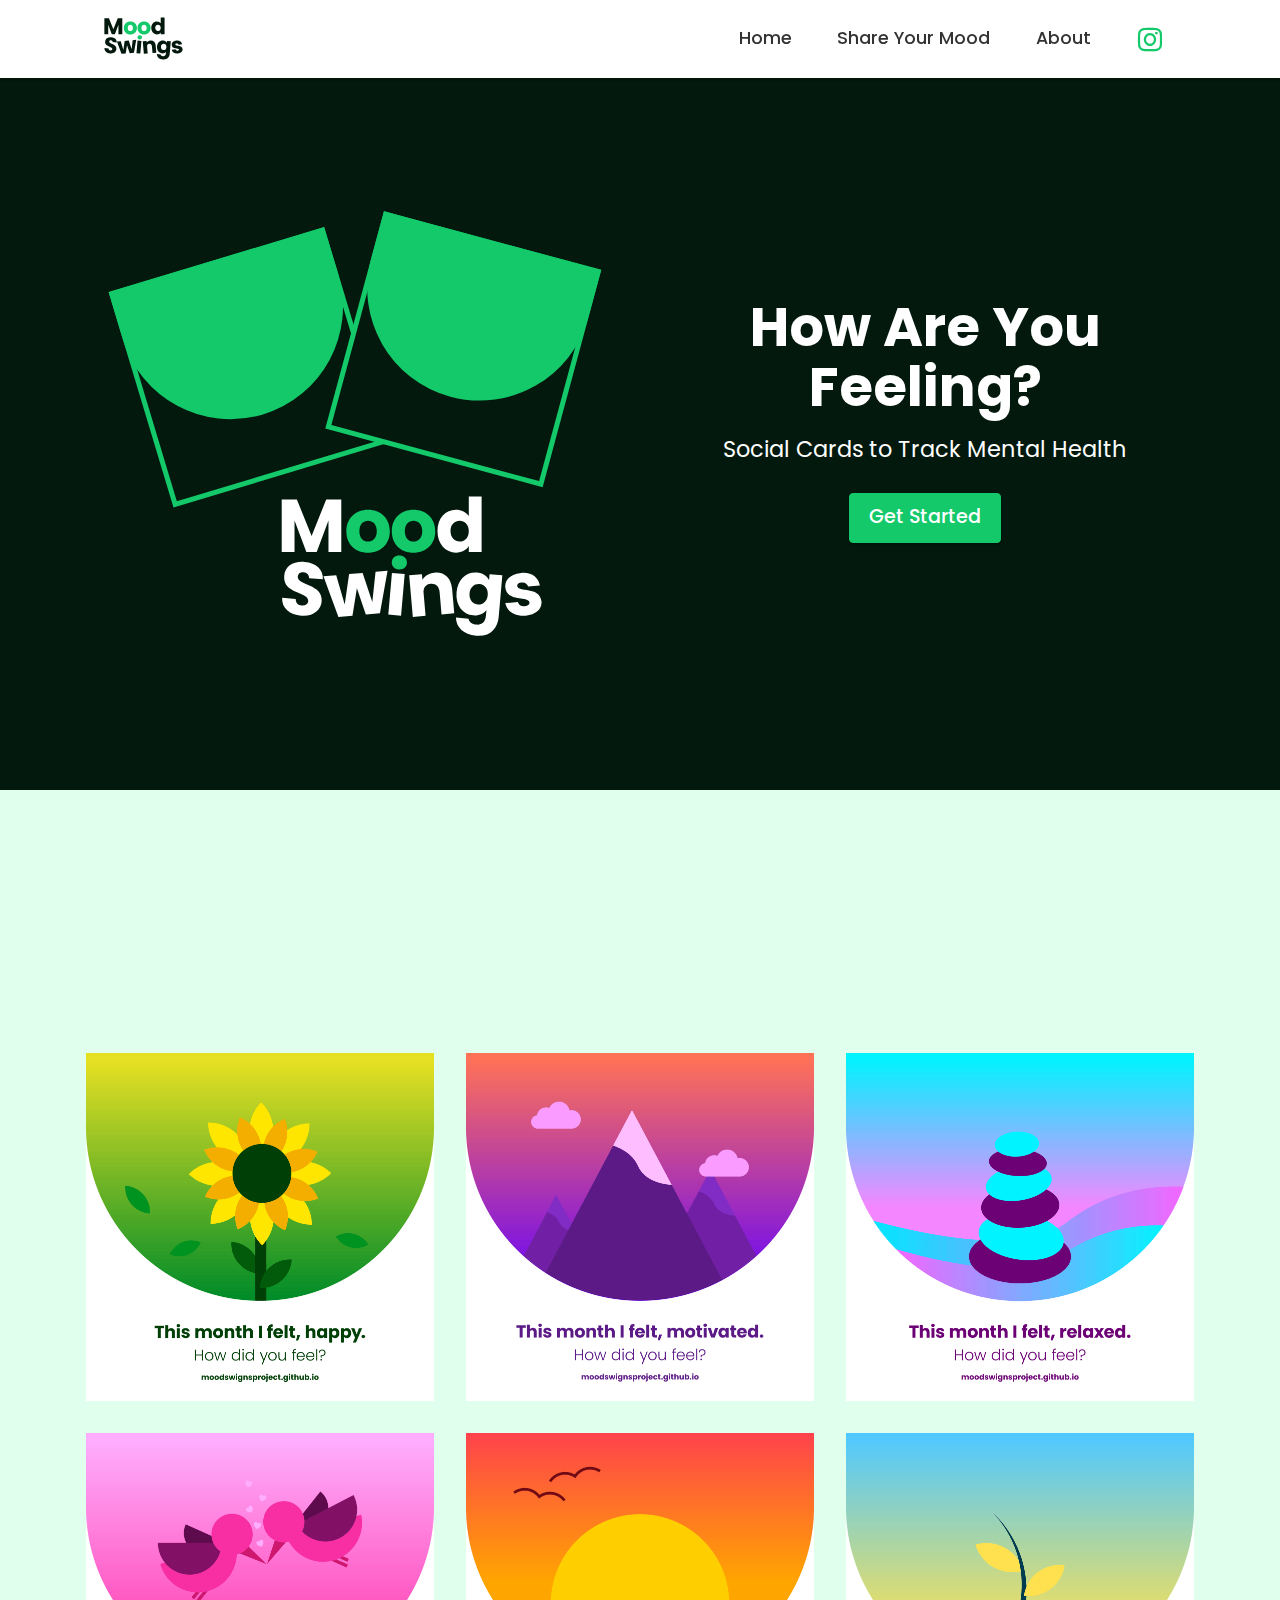
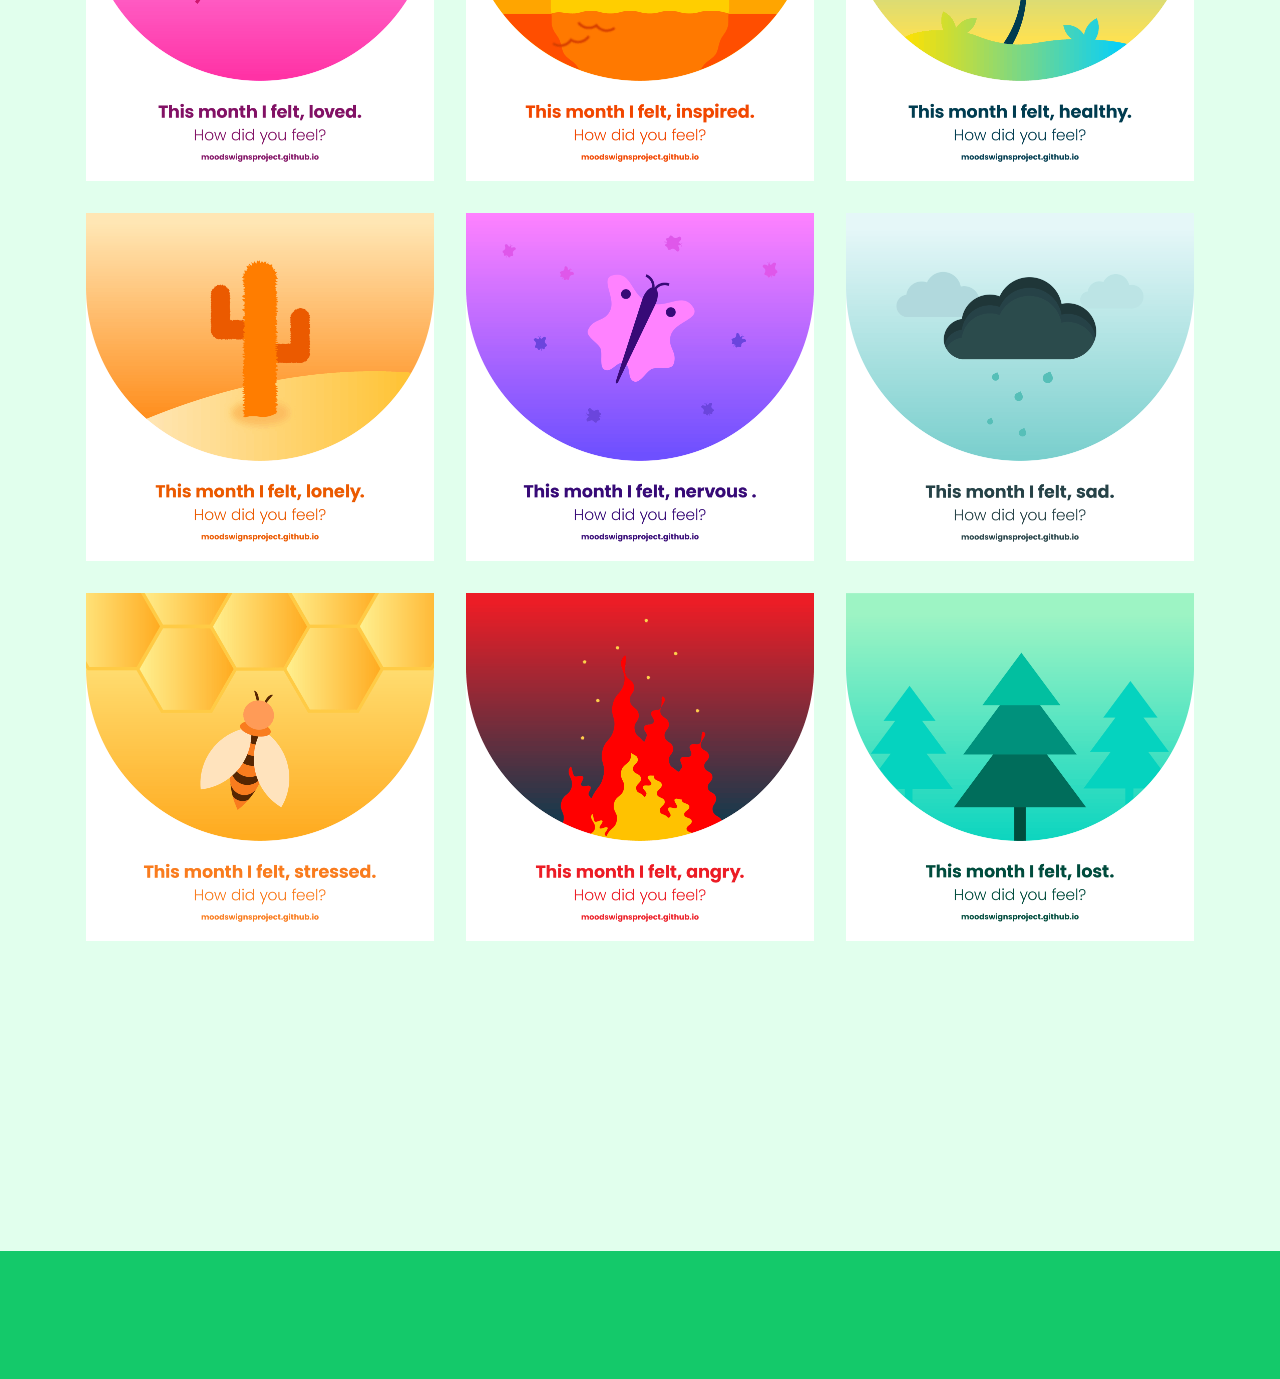
==== commit d934ef2e: "create github pages" ====
--- a/index.html
+++ b/index.html
@@ -68,7 +68,7 @@
 
 </section>
 
-<section class="engine"><a href="https://mobirise.info/v">html templates</a></section><section class="header7 cid-sbe4uFKTAD" id="header7-0">
+<section class="engine"><a href="https://mobirise.info/e">make a website</a></section><section class="header7 cid-sbe4uFKTAD" id="header7-0">
 
     
 
@@ -111,66 +111,66 @@
     <div class="container">
         
         
-        <div class="row mbr-gallery" data-toggle="modal" data-target="#sbiOa7TXSl">
-            <div class="col-sm-6 col-md-4 col-lg-4 item gallery-image">
-                <div class="item-wrapper">
-                    <img class="w-100" src="assets/images/1-happy-card-moodswings-project-695x695.png" alt="" data-slide-to="0" title="" data-target="#sbiOa7TDni">
-                </div>
-            </div>
-            <div class="col-sm-6 col-md-4 col-lg-4 item gallery-image">
-                <div class="item-wrapper">
-                    <img class="w-100" src="assets/images/2-motivated-card-moodswings-project-695x695.png" alt="" data-slide-to="1" title="" data-target="#sbiOa7TDni">
-                </div>
-            </div>
-            <div class="col-sm-6 col-md-4 col-lg-4 item gallery-image">
-                <div class="item-wrapper">
-                    <img class="w-100" src="assets/images/3-relaxed-card-moodswings-project-695x695.png" alt="" data-slide-to="2" title="" data-target="#sbiOa7TDni">
-                </div>
-            </div>
-            <div class="col-sm-6 col-md-4 col-lg-4 item gallery-image">
-                <div class="item-wrapper">
-                    <img class="w-100" src="assets/images/4-loved-card-moodswings-project-695x695.png" alt="" data-slide-to="3" title="" data-target="#sbiOa7TDni">
-                </div>
-            </div><div class="col-sm-6 col-md-4 col-lg-4 item gallery-image">
-                <div class="item-wrapper">
-                    <img class="w-100" src="assets/images/5-inspired-card-moodswings-project-695x695.png" alt="" data-slide-to="4" title="" data-target="#sbiOa7TDni">
-                </div>
-            </div><div class="col-sm-6 col-md-4 col-lg-4 item gallery-image">
-                <div class="item-wrapper">
-                    <img class="w-100" src="assets/images/6-healthy-card-moodswings-project-695x695.png" alt="" data-slide-to="5" title="" data-target="#sbiOa7TDni">
-                </div>
-            </div><div class="col-sm-6 col-md-4 col-lg-4 item gallery-image">
-                <div class="item-wrapper">
-                    <img class="w-100" src="assets/images/7-lonely-card-moodswings-project-695x695.png" alt="" data-slide-to="6" title="" data-target="#sbiOa7TDni">
-                </div>
-            </div><div class="col-sm-6 col-md-4 col-lg-4 item gallery-image">
-                <div class="item-wrapper">
-                    <img class="w-100" src="assets/images/8-nervous-card-moodswings-project-695x695.png" alt="" data-slide-to="7" title="" data-target="#sbiOa7TDni">
-                </div>
-            </div><div class="col-sm-6 col-md-4 col-lg-4 item gallery-image">
-                <div class="item-wrapper">
-                    <img class="w-100" src="assets/images/9-sad-card-moodswings-project-695x695.png" alt="" data-slide-to="8" title="" data-target="#sbiOa7TDni">
-                </div>
-            </div><div class="col-sm-6 col-md-4 col-lg-4 item gallery-image">
-                <div class="item-wrapper">
-                    <img class="w-100" src="assets/images/10-stressed-card-moodswings-project-695x695.png" alt="" data-slide-to="9" title="" data-target="#sbiOa7TDni">
-                </div>
-            </div><div class="col-sm-6 col-md-4 col-lg-4 item gallery-image">
-                <div class="item-wrapper">
-                    <img class="w-100" src="assets/images/11-angry-card-moodswings-project-695x695.png" alt="" data-slide-to="10" title="" data-target="#sbiOa7TDni">
-                </div>
-            </div><div class="col-sm-6 col-md-4 col-lg-4 item gallery-image">
-                <div class="item-wrapper">
-                    <img class="w-100" src="assets/images/12-lost-card-moodswings-project-695x695.png" alt="" data-slide-to="11" title="" data-target="#sbiOa7TDni">
-                </div>
-            </div>
-        </div>
-
-        <div class="modal mbr-slider" tabindex="-1" role="dialog" aria-hidden="true" id="sbiOa7TXSl">
+        <div class="row mbr-gallery" data-toggle="modal" data-target="#sbiOrbxWRf">
+            <div class="col-sm-6 col-md-4 col-lg-4 item gallery-image">
+                <div class="item-wrapper">
+                    <img class="w-100" src="assets/images/1-happy-card-moodswings-project-695x695.png" alt="" data-slide-to="0" title="" data-target="#sbiOrbxdUZ">
+                </div>
+            </div>
+            <div class="col-sm-6 col-md-4 col-lg-4 item gallery-image">
+                <div class="item-wrapper">
+                    <img class="w-100" src="assets/images/2-motivated-card-moodswings-project-695x695.png" alt="" data-slide-to="1" title="" data-target="#sbiOrbxdUZ">
+                </div>
+            </div>
+            <div class="col-sm-6 col-md-4 col-lg-4 item gallery-image">
+                <div class="item-wrapper">
+                    <img class="w-100" src="assets/images/3-relaxed-card-moodswings-project-695x695.png" alt="" data-slide-to="2" title="" data-target="#sbiOrbxdUZ">
+                </div>
+            </div>
+            <div class="col-sm-6 col-md-4 col-lg-4 item gallery-image">
+                <div class="item-wrapper">
+                    <img class="w-100" src="assets/images/4-loved-card-moodswings-project-695x695.png" alt="" data-slide-to="3" title="" data-target="#sbiOrbxdUZ">
+                </div>
+            </div><div class="col-sm-6 col-md-4 col-lg-4 item gallery-image">
+                <div class="item-wrapper">
+                    <img class="w-100" src="assets/images/5-inspired-card-moodswings-project-695x695.png" alt="" data-slide-to="4" title="" data-target="#sbiOrbxdUZ">
+                </div>
+            </div><div class="col-sm-6 col-md-4 col-lg-4 item gallery-image">
+                <div class="item-wrapper">
+                    <img class="w-100" src="assets/images/6-healthy-card-moodswings-project-695x695.png" alt="" data-slide-to="5" title="" data-target="#sbiOrbxdUZ">
+                </div>
+            </div><div class="col-sm-6 col-md-4 col-lg-4 item gallery-image">
+                <div class="item-wrapper">
+                    <img class="w-100" src="assets/images/7-lonely-card-moodswings-project-695x695.png" alt="" data-slide-to="6" title="" data-target="#sbiOrbxdUZ">
+                </div>
+            </div><div class="col-sm-6 col-md-4 col-lg-4 item gallery-image">
+                <div class="item-wrapper">
+                    <img class="w-100" src="assets/images/8-nervous-card-moodswings-project-695x695.png" alt="" data-slide-to="7" title="" data-target="#sbiOrbxdUZ">
+                </div>
+            </div><div class="col-sm-6 col-md-4 col-lg-4 item gallery-image">
+                <div class="item-wrapper">
+                    <img class="w-100" src="assets/images/9-sad-card-moodswings-project-695x695.png" alt="" data-slide-to="8" title="" data-target="#sbiOrbxdUZ">
+                </div>
+            </div><div class="col-sm-6 col-md-4 col-lg-4 item gallery-image">
+                <div class="item-wrapper">
+                    <img class="w-100" src="assets/images/10-stressed-card-moodswings-project-695x695.png" alt="" data-slide-to="9" title="" data-target="#sbiOrbxdUZ">
+                </div>
+            </div><div class="col-sm-6 col-md-4 col-lg-4 item gallery-image">
+                <div class="item-wrapper">
+                    <img class="w-100" src="assets/images/11-angry-card-moodswings-project-695x695.png" alt="" data-slide-to="10" title="" data-target="#sbiOrbxdUZ">
+                </div>
+            </div><div class="col-sm-6 col-md-4 col-lg-4 item gallery-image">
+                <div class="item-wrapper">
+                    <img class="w-100" src="assets/images/12-lost-card-moodswings-project-695x695.png" alt="" data-slide-to="11" title="" data-target="#sbiOrbxdUZ">
+                </div>
+            </div>
+        </div>
+
+        <div class="modal mbr-slider" tabindex="-1" role="dialog" aria-hidden="true" id="sbiOrbxWRf">
             <div class="modal-dialog" role="document">
                 <div class="modal-content">
                     <div class="modal-body">
-                        <div class="carousel slide" id="sbiOa7TDni" data-interval="5000">
+                        <div class="carousel slide" id="sbiOrbxdUZ" data-interval="5000">
                             <div class="carousel-inner">
                                 <div class="carousel-item active">
                                     <img class="d-block w-100" src="assets/images/1-happy-card-moodswings-project-695x695.png" alt="">
@@ -202,18 +202,18 @@
                                 </div>
                             </div>
                             <ol class="carousel-indicators">
-                                <li data-slide-to="0" class="active" data-target="#sbiOa7TDni"></li>
-                                <li data-slide-to="1" data-target="#sbiOa7TDni"></li>
-                                <li data-slide-to="2" data-target="#sbiOa7TDni"></li>
-                                <li data-slide-to="3" data-target="#sbiOa7TDni"></li><li data-slide-to="4" data-target="#sbiOa7TDni"></li><li data-slide-to="5" data-target="#sbiOa7TDni"></li><li data-slide-to="6" data-target="#sbiOa7TDni"></li><li data-slide-to="7" data-target="#sbiOa7TDni"></li><li data-slide-to="8" data-target="#sbiOa7TDni"></li><li data-slide-to="9" data-target="#sbiOa7TDni"></li><li data-slide-to="10" data-target="#sbiOa7TDni"></li><li data-slide-to="11" data-target="#sbiOa7TDni"></li>
+                                <li data-slide-to="0" class="active" data-target="#sbiOrbxdUZ"></li>
+                                <li data-slide-to="1" data-target="#sbiOrbxdUZ"></li>
+                                <li data-slide-to="2" data-target="#sbiOrbxdUZ"></li>
+                                <li data-slide-to="3" data-target="#sbiOrbxdUZ"></li><li data-slide-to="4" data-target="#sbiOrbxdUZ"></li><li data-slide-to="5" data-target="#sbiOrbxdUZ"></li><li data-slide-to="6" data-target="#sbiOrbxdUZ"></li><li data-slide-to="7" data-target="#sbiOrbxdUZ"></li><li data-slide-to="8" data-target="#sbiOrbxdUZ"></li><li data-slide-to="9" data-target="#sbiOrbxdUZ"></li><li data-slide-to="10" data-target="#sbiOrbxdUZ"></li><li data-slide-to="11" data-target="#sbiOrbxdUZ"></li>
                             </ol>
                             <a role="button" href="" class="close" data-dismiss="modal" aria-label="Close">
                             </a>
-                            <a class="carousel-control-prev carousel-control" role="button" data-slide="prev" href="#sbiOa7TDni">
+                            <a class="carousel-control-prev carousel-control" role="button" data-slide="prev" href="#sbiOrbxdUZ">
                                 <span class="mobi-mbri mobi-mbri-arrow-prev" aria-hidden="true"></span>
                                 <span class="sr-only">Previous</span>
                             </a>
-                            <a class="carousel-control-next carousel-control" role="button" data-slide="next" href="#sbiOa7TDni">
+                            <a class="carousel-control-next carousel-control" role="button" data-slide="next" href="#sbiOrbxdUZ">
                                 <span class="mobi-mbri mobi-mbri-arrow-next" aria-hidden="true"></span>
                                 <span class="sr-only">Next</span>
                             </a>
--- a/assets/mobirise/css/mbr-additional.css
+++ b/assets/mobirise/css/mbr-additional.css
@@ -1068,7 +1068,7 @@
   }
 }
 .cid-sbe4uFKTAD {
-  padding-top: 5rem;
+  padding-top: 6rem;
   padding-bottom: 6rem;
   background-color: #03190d;
 }
--- a/assets/mobirise/css/mbr-additional.css
+++ b/assets/mobirise/css/mbr-additional.css
@@ -1068,7 +1068,7 @@
   }
 }
 .cid-sbe4uFKTAD {
-  padding-top: 5rem;
+  padding-top: 6rem;
   padding-bottom: 6rem;
   background-color: #03190d;
 }
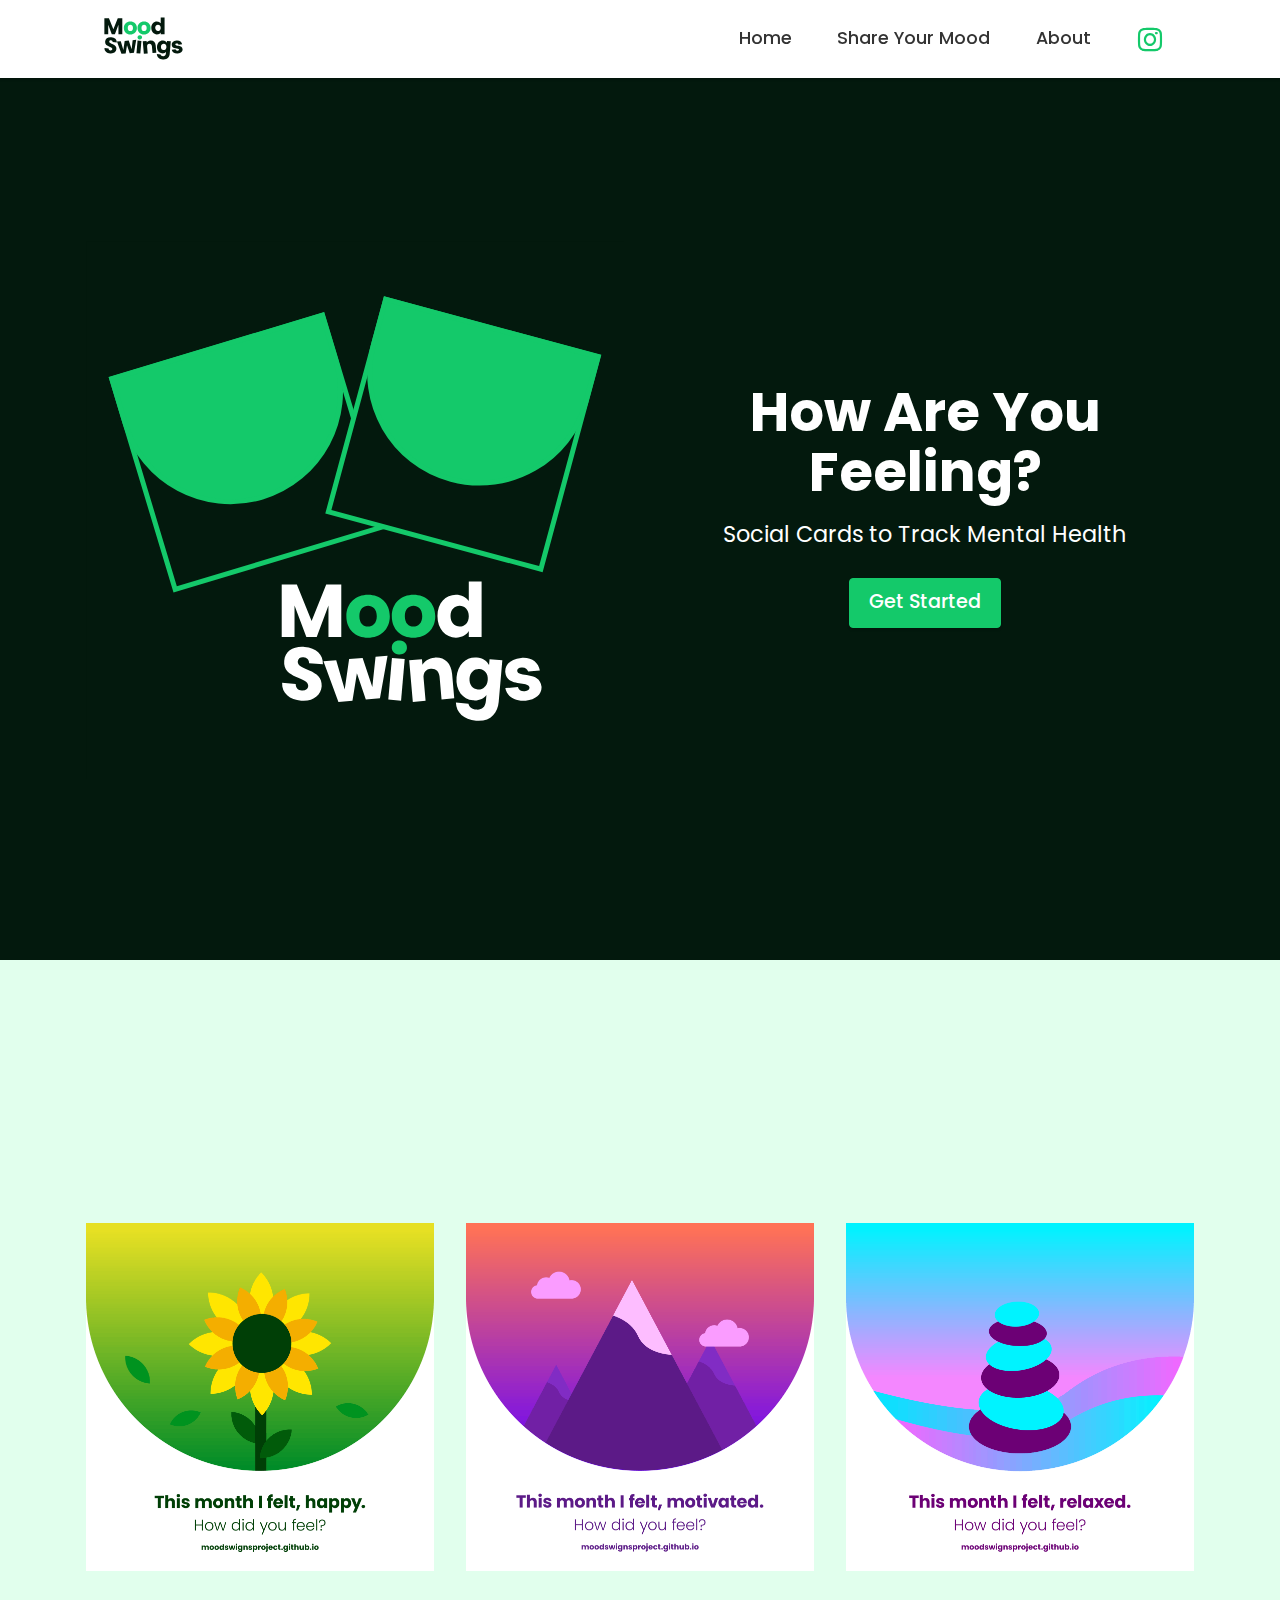
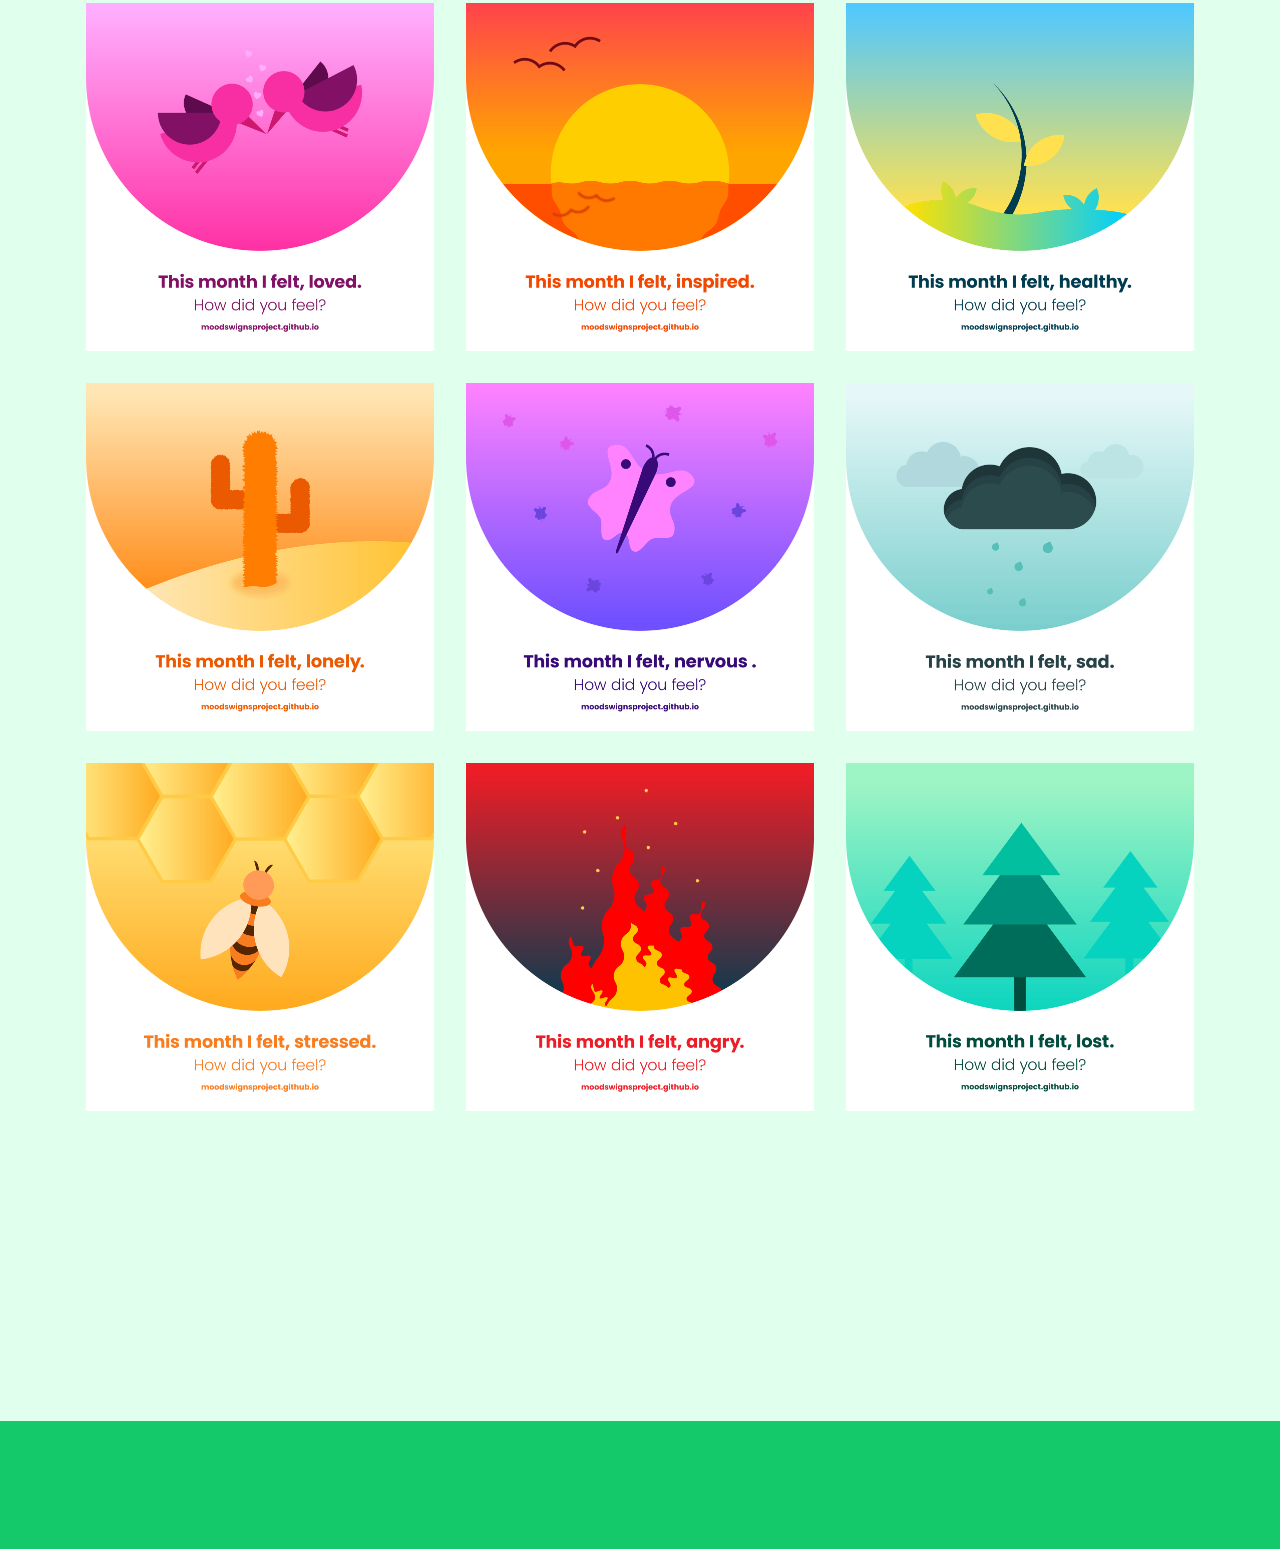
==== commit 00ee994c: "create github pages" ====
--- a/index.html
+++ b/index.html
@@ -68,7 +68,7 @@
 
 </section>
 
-<section class="engine"><a href="https://mobirise.info/e">make a website</a></section><section class="header7 cid-sbe4uFKTAD" id="header7-0">
+<section class="engine"><a href="https://mobirise.info/u">bootstrap responsive templates</a></section><section class="header7 cid-sbe4uFKTAD mbr-fullscreen" id="header7-0">
 
     
 
@@ -111,66 +111,66 @@
     <div class="container">
         
         
-        <div class="row mbr-gallery" data-toggle="modal" data-target="#sbiOrbxWRf">
-            <div class="col-sm-6 col-md-4 col-lg-4 item gallery-image">
-                <div class="item-wrapper">
-                    <img class="w-100" src="assets/images/1-happy-card-moodswings-project-695x695.png" alt="" data-slide-to="0" title="" data-target="#sbiOrbxdUZ">
-                </div>
-            </div>
-            <div class="col-sm-6 col-md-4 col-lg-4 item gallery-image">
-                <div class="item-wrapper">
-                    <img class="w-100" src="assets/images/2-motivated-card-moodswings-project-695x695.png" alt="" data-slide-to="1" title="" data-target="#sbiOrbxdUZ">
-                </div>
-            </div>
-            <div class="col-sm-6 col-md-4 col-lg-4 item gallery-image">
-                <div class="item-wrapper">
-                    <img class="w-100" src="assets/images/3-relaxed-card-moodswings-project-695x695.png" alt="" data-slide-to="2" title="" data-target="#sbiOrbxdUZ">
-                </div>
-            </div>
-            <div class="col-sm-6 col-md-4 col-lg-4 item gallery-image">
-                <div class="item-wrapper">
-                    <img class="w-100" src="assets/images/4-loved-card-moodswings-project-695x695.png" alt="" data-slide-to="3" title="" data-target="#sbiOrbxdUZ">
-                </div>
-            </div><div class="col-sm-6 col-md-4 col-lg-4 item gallery-image">
-                <div class="item-wrapper">
-                    <img class="w-100" src="assets/images/5-inspired-card-moodswings-project-695x695.png" alt="" data-slide-to="4" title="" data-target="#sbiOrbxdUZ">
-                </div>
-            </div><div class="col-sm-6 col-md-4 col-lg-4 item gallery-image">
-                <div class="item-wrapper">
-                    <img class="w-100" src="assets/images/6-healthy-card-moodswings-project-695x695.png" alt="" data-slide-to="5" title="" data-target="#sbiOrbxdUZ">
-                </div>
-            </div><div class="col-sm-6 col-md-4 col-lg-4 item gallery-image">
-                <div class="item-wrapper">
-                    <img class="w-100" src="assets/images/7-lonely-card-moodswings-project-695x695.png" alt="" data-slide-to="6" title="" data-target="#sbiOrbxdUZ">
-                </div>
-            </div><div class="col-sm-6 col-md-4 col-lg-4 item gallery-image">
-                <div class="item-wrapper">
-                    <img class="w-100" src="assets/images/8-nervous-card-moodswings-project-695x695.png" alt="" data-slide-to="7" title="" data-target="#sbiOrbxdUZ">
-                </div>
-            </div><div class="col-sm-6 col-md-4 col-lg-4 item gallery-image">
-                <div class="item-wrapper">
-                    <img class="w-100" src="assets/images/9-sad-card-moodswings-project-695x695.png" alt="" data-slide-to="8" title="" data-target="#sbiOrbxdUZ">
-                </div>
-            </div><div class="col-sm-6 col-md-4 col-lg-4 item gallery-image">
-                <div class="item-wrapper">
-                    <img class="w-100" src="assets/images/10-stressed-card-moodswings-project-695x695.png" alt="" data-slide-to="9" title="" data-target="#sbiOrbxdUZ">
-                </div>
-            </div><div class="col-sm-6 col-md-4 col-lg-4 item gallery-image">
-                <div class="item-wrapper">
-                    <img class="w-100" src="assets/images/11-angry-card-moodswings-project-695x695.png" alt="" data-slide-to="10" title="" data-target="#sbiOrbxdUZ">
-                </div>
-            </div><div class="col-sm-6 col-md-4 col-lg-4 item gallery-image">
-                <div class="item-wrapper">
-                    <img class="w-100" src="assets/images/12-lost-card-moodswings-project-695x695.png" alt="" data-slide-to="11" title="" data-target="#sbiOrbxdUZ">
-                </div>
-            </div>
-        </div>
-
-        <div class="modal mbr-slider" tabindex="-1" role="dialog" aria-hidden="true" id="sbiOrbxWRf">
+        <div class="row mbr-gallery" data-toggle="modal" data-target="#sbiRyKpjLu">
+            <div class="col-sm-6 col-md-4 col-lg-4 item gallery-image">
+                <div class="item-wrapper">
+                    <img class="w-100" src="assets/images/1-happy-card-moodswings-project-695x695.png" alt="" data-slide-to="0" title="" data-target="#sbiRyKpQm8">
+                </div>
+            </div>
+            <div class="col-sm-6 col-md-4 col-lg-4 item gallery-image">
+                <div class="item-wrapper">
+                    <img class="w-100" src="assets/images/2-motivated-card-moodswings-project-695x695.png" alt="" data-slide-to="1" title="" data-target="#sbiRyKpQm8">
+                </div>
+            </div>
+            <div class="col-sm-6 col-md-4 col-lg-4 item gallery-image">
+                <div class="item-wrapper">
+                    <img class="w-100" src="assets/images/3-relaxed-card-moodswings-project-695x695.png" alt="" data-slide-to="2" title="" data-target="#sbiRyKpQm8">
+                </div>
+            </div>
+            <div class="col-sm-6 col-md-4 col-lg-4 item gallery-image">
+                <div class="item-wrapper">
+                    <img class="w-100" src="assets/images/4-loved-card-moodswings-project-695x695.png" alt="" data-slide-to="3" title="" data-target="#sbiRyKpQm8">
+                </div>
+            </div><div class="col-sm-6 col-md-4 col-lg-4 item gallery-image">
+                <div class="item-wrapper">
+                    <img class="w-100" src="assets/images/5-inspired-card-moodswings-project-695x695.png" alt="" data-slide-to="4" title="" data-target="#sbiRyKpQm8">
+                </div>
+            </div><div class="col-sm-6 col-md-4 col-lg-4 item gallery-image">
+                <div class="item-wrapper">
+                    <img class="w-100" src="assets/images/6-healthy-card-moodswings-project-695x695.png" alt="" data-slide-to="5" title="" data-target="#sbiRyKpQm8">
+                </div>
+            </div><div class="col-sm-6 col-md-4 col-lg-4 item gallery-image">
+                <div class="item-wrapper">
+                    <img class="w-100" src="assets/images/7-lonely-card-moodswings-project-695x695.png" alt="" data-slide-to="6" title="" data-target="#sbiRyKpQm8">
+                </div>
+            </div><div class="col-sm-6 col-md-4 col-lg-4 item gallery-image">
+                <div class="item-wrapper">
+                    <img class="w-100" src="assets/images/8-nervous-card-moodswings-project-695x695.png" alt="" data-slide-to="7" title="" data-target="#sbiRyKpQm8">
+                </div>
+            </div><div class="col-sm-6 col-md-4 col-lg-4 item gallery-image">
+                <div class="item-wrapper">
+                    <img class="w-100" src="assets/images/9-sad-card-moodswings-project-695x695.png" alt="" data-slide-to="8" title="" data-target="#sbiRyKpQm8">
+                </div>
+            </div><div class="col-sm-6 col-md-4 col-lg-4 item gallery-image">
+                <div class="item-wrapper">
+                    <img class="w-100" src="assets/images/10-stressed-card-moodswings-project-695x695.png" alt="" data-slide-to="9" title="" data-target="#sbiRyKpQm8">
+                </div>
+            </div><div class="col-sm-6 col-md-4 col-lg-4 item gallery-image">
+                <div class="item-wrapper">
+                    <img class="w-100" src="assets/images/11-angry-card-moodswings-project-695x695.png" alt="" data-slide-to="10" title="" data-target="#sbiRyKpQm8">
+                </div>
+            </div><div class="col-sm-6 col-md-4 col-lg-4 item gallery-image">
+                <div class="item-wrapper">
+                    <img class="w-100" src="assets/images/12-lost-card-moodswings-project-695x695.png" alt="" data-slide-to="11" title="" data-target="#sbiRyKpQm8">
+                </div>
+            </div>
+        </div>
+
+        <div class="modal mbr-slider" tabindex="-1" role="dialog" aria-hidden="true" id="sbiRyKpjLu">
             <div class="modal-dialog" role="document">
                 <div class="modal-content">
                     <div class="modal-body">
-                        <div class="carousel slide" id="sbiOrbxdUZ" data-interval="5000">
+                        <div class="carousel slide" id="sbiRyKpQm8" data-interval="5000">
                             <div class="carousel-inner">
                                 <div class="carousel-item active">
                                     <img class="d-block w-100" src="assets/images/1-happy-card-moodswings-project-695x695.png" alt="">
@@ -202,18 +202,18 @@
                                 </div>
                             </div>
                             <ol class="carousel-indicators">
-                                <li data-slide-to="0" class="active" data-target="#sbiOrbxdUZ"></li>
-                                <li data-slide-to="1" data-target="#sbiOrbxdUZ"></li>
-                                <li data-slide-to="2" data-target="#sbiOrbxdUZ"></li>
-                                <li data-slide-to="3" data-target="#sbiOrbxdUZ"></li><li data-slide-to="4" data-target="#sbiOrbxdUZ"></li><li data-slide-to="5" data-target="#sbiOrbxdUZ"></li><li data-slide-to="6" data-target="#sbiOrbxdUZ"></li><li data-slide-to="7" data-target="#sbiOrbxdUZ"></li><li data-slide-to="8" data-target="#sbiOrbxdUZ"></li><li data-slide-to="9" data-target="#sbiOrbxdUZ"></li><li data-slide-to="10" data-target="#sbiOrbxdUZ"></li><li data-slide-to="11" data-target="#sbiOrbxdUZ"></li>
+                                <li data-slide-to="0" class="active" data-target="#sbiRyKpQm8"></li>
+                                <li data-slide-to="1" data-target="#sbiRyKpQm8"></li>
+                                <li data-slide-to="2" data-target="#sbiRyKpQm8"></li>
+                                <li data-slide-to="3" data-target="#sbiRyKpQm8"></li><li data-slide-to="4" data-target="#sbiRyKpQm8"></li><li data-slide-to="5" data-target="#sbiRyKpQm8"></li><li data-slide-to="6" data-target="#sbiRyKpQm8"></li><li data-slide-to="7" data-target="#sbiRyKpQm8"></li><li data-slide-to="8" data-target="#sbiRyKpQm8"></li><li data-slide-to="9" data-target="#sbiRyKpQm8"></li><li data-slide-to="10" data-target="#sbiRyKpQm8"></li><li data-slide-to="11" data-target="#sbiRyKpQm8"></li>
                             </ol>
                             <a role="button" href="" class="close" data-dismiss="modal" aria-label="Close">
                             </a>
-                            <a class="carousel-control-prev carousel-control" role="button" data-slide="prev" href="#sbiOrbxdUZ">
+                            <a class="carousel-control-prev carousel-control" role="button" data-slide="prev" href="#sbiRyKpQm8">
                                 <span class="mobi-mbri mobi-mbri-arrow-prev" aria-hidden="true"></span>
                                 <span class="sr-only">Previous</span>
                             </a>
-                            <a class="carousel-control-next carousel-control" role="button" data-slide="next" href="#sbiOrbxdUZ">
+                            <a class="carousel-control-next carousel-control" role="button" data-slide="next" href="#sbiRyKpQm8">
                                 <span class="mobi-mbri mobi-mbri-arrow-next" aria-hidden="true"></span>
                                 <span class="sr-only">Next</span>
                             </a>
@@ -234,7 +234,7 @@
                 <h3 class="mbr-section-title mb-4 mbr-fonts-style display-1">
                     <strong>Share Your Mood!</strong></h3>
                 
-                <div class="mbr-section-btn"><a class="btn btn-primary display-4" href="page2.html#footer3-g">Learn How!</a></div>
+                <div class="mbr-section-btn"><a class="btn btn-primary display-4" href="page2.html#footer3-g">Learn How</a></div>
             </div>
         </div>
     </div>
--- a/assets/mobirise/css/mbr-additional.css
+++ b/assets/mobirise/css/mbr-additional.css
@@ -1068,8 +1068,6 @@
   }
 }
 .cid-sbe4uFKTAD {
-  padding-top: 6rem;
-  padding-bottom: 6rem;
   background-color: #03190d;
 }
 .cid-sbe4uFKTAD .row {
--- a/assets/mobirise/css/mbr-additional.css
+++ b/assets/mobirise/css/mbr-additional.css
@@ -1068,8 +1068,6 @@
   }
 }
 .cid-sbe4uFKTAD {
-  padding-top: 6rem;
-  padding-bottom: 6rem;
   background-color: #03190d;
 }
 .cid-sbe4uFKTAD .row {
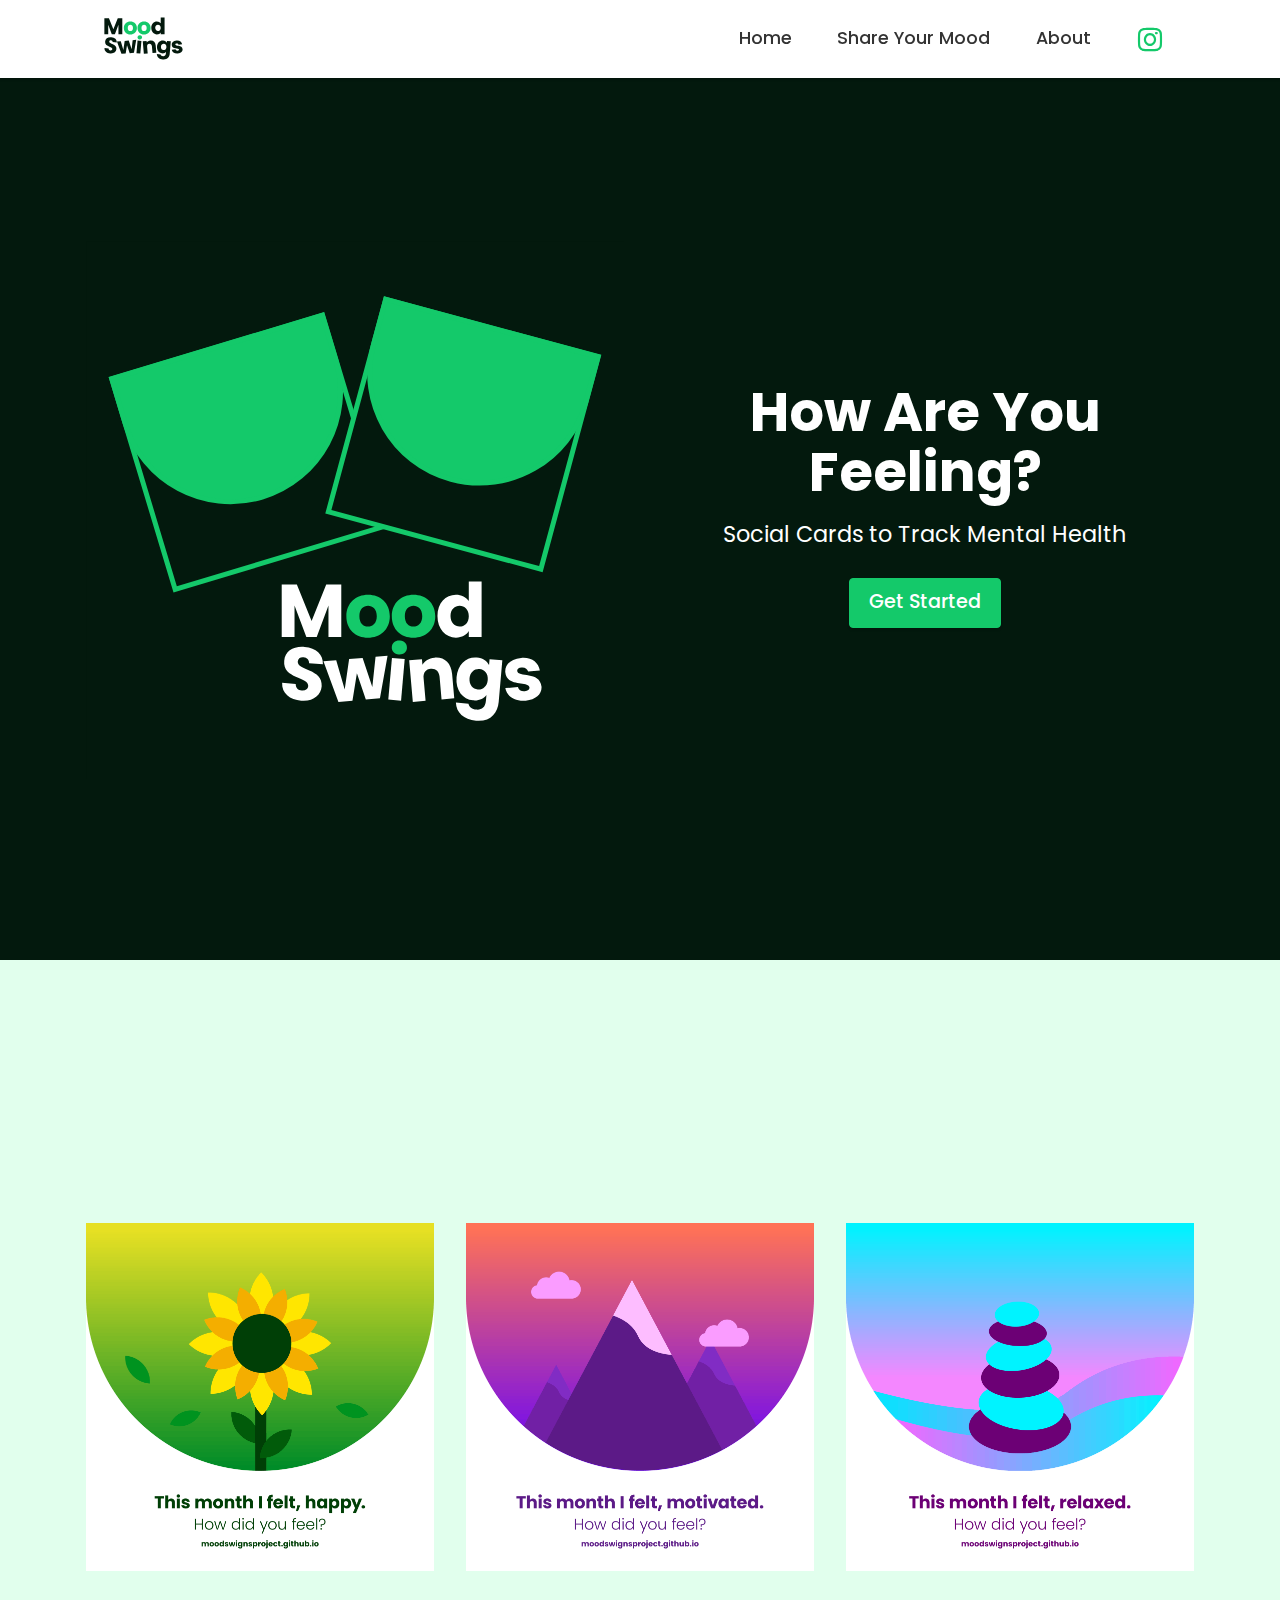
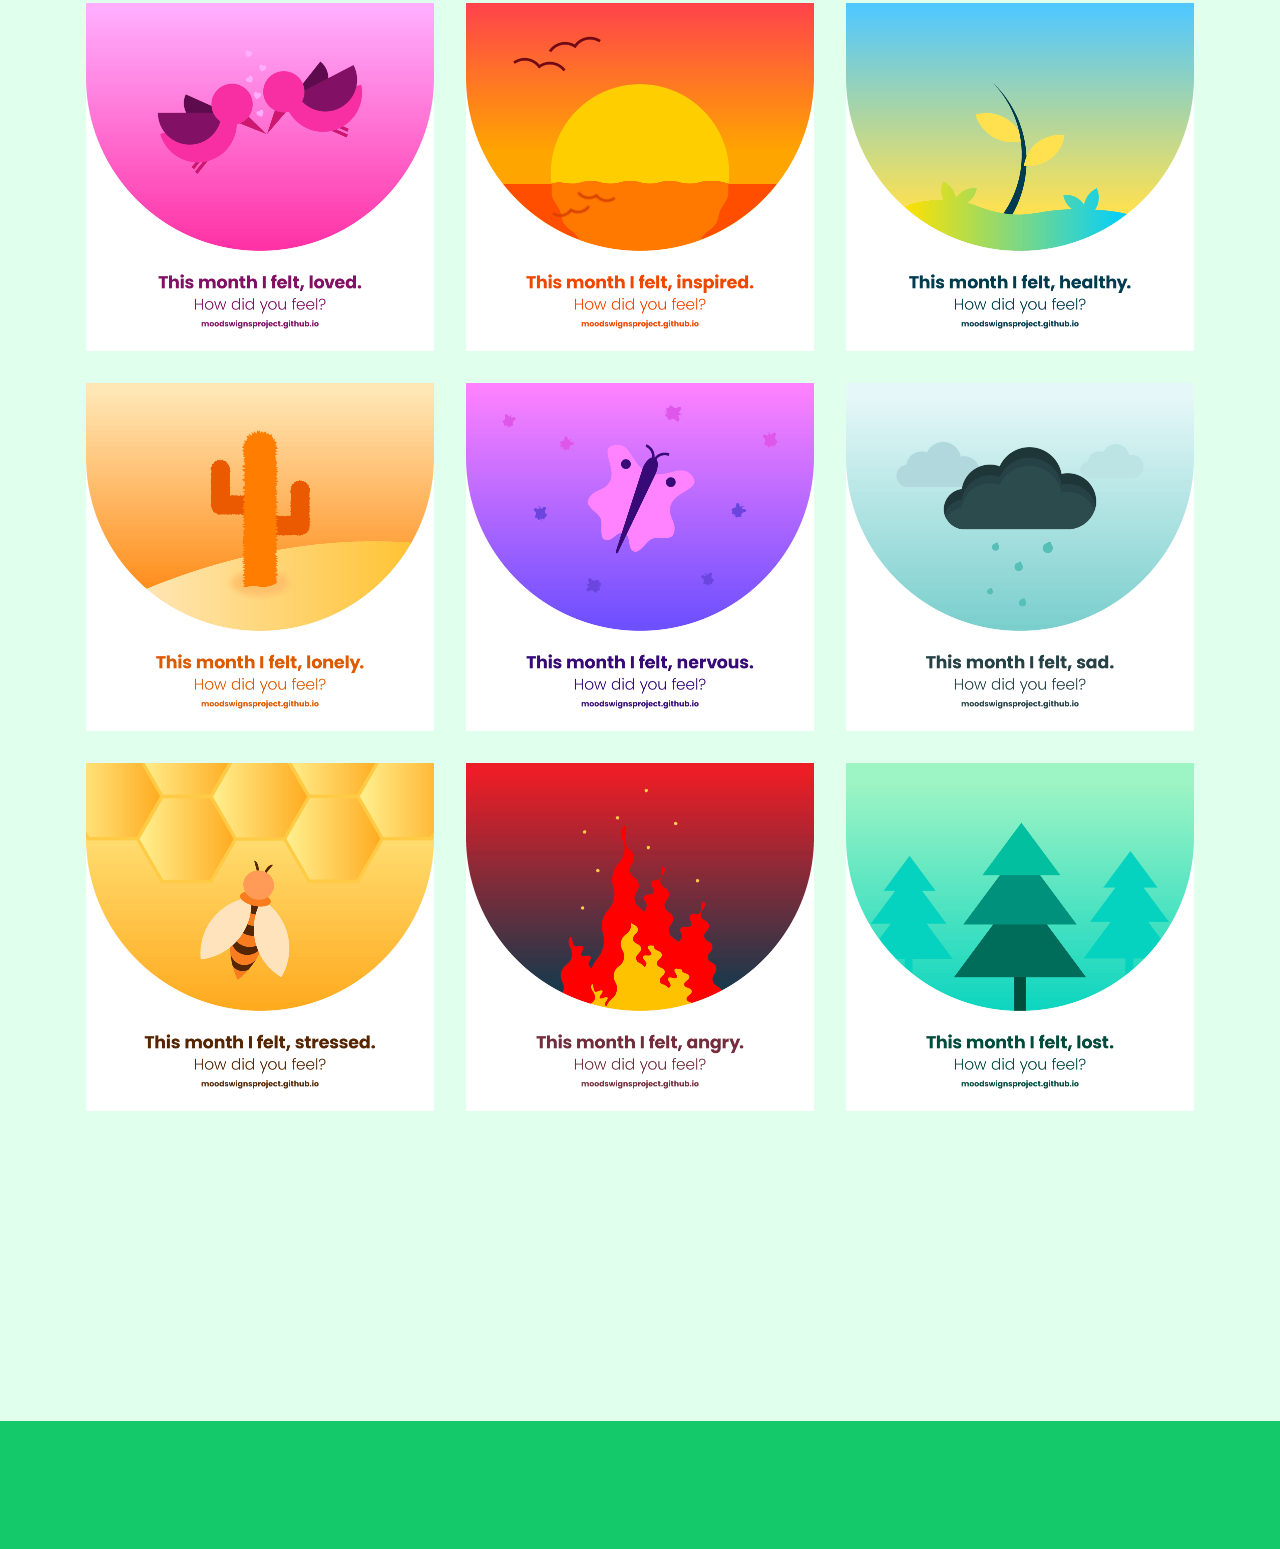
==== commit ad05e8ac: "create github pages" ====
--- a/index.html
+++ b/index.html
@@ -68,7 +68,7 @@
 
 </section>
 
-<section class="engine"><a href="https://mobirise.info/u">bootstrap responsive templates</a></section><section class="header7 cid-sbe4uFKTAD mbr-fullscreen" id="header7-0">
+<section class="engine"><a href="https://mobirise.info/q">responsive website templates</a></section><section class="header7 cid-sbe4uFKTAD mbr-fullscreen" id="header7-0">
 
     
 
@@ -97,7 +97,7 @@
             <div class="col-12 col-lg-8">
                 <h3 class="mbr-section-title mb-4 mbr-fonts-style display-1"><strong>What's Your Mood?</strong></h3>
                 
-                <div class="mbr-section-btn"><a class="btn btn-primary display-4" href="https://www.dropbox.com/sh/ty4c7fu6uw8an1w/AABoTUs9WFw466yv9ODRTRQWa?dl=0" target="_blank">Download Cards</a></div>
+                <div class="mbr-section-btn"><a class="btn btn-primary display-4" href="https://www.dropbox.com/sh/4zxetfjsc2vutmk/AADFzoDZwk0cKa5p_VYYM1GDa?dl=0" target="_blank">Download Cards</a></div>
             </div>
         </div>
     </div>
@@ -111,66 +111,66 @@
     <div class="container">
         
         
-        <div class="row mbr-gallery" data-toggle="modal" data-target="#sbiRyKpjLu">
-            <div class="col-sm-6 col-md-4 col-lg-4 item gallery-image">
-                <div class="item-wrapper">
-                    <img class="w-100" src="assets/images/1-happy-card-moodswings-project-695x695.png" alt="" data-slide-to="0" title="" data-target="#sbiRyKpQm8">
-                </div>
-            </div>
-            <div class="col-sm-6 col-md-4 col-lg-4 item gallery-image">
-                <div class="item-wrapper">
-                    <img class="w-100" src="assets/images/2-motivated-card-moodswings-project-695x695.png" alt="" data-slide-to="1" title="" data-target="#sbiRyKpQm8">
-                </div>
-            </div>
-            <div class="col-sm-6 col-md-4 col-lg-4 item gallery-image">
-                <div class="item-wrapper">
-                    <img class="w-100" src="assets/images/3-relaxed-card-moodswings-project-695x695.png" alt="" data-slide-to="2" title="" data-target="#sbiRyKpQm8">
-                </div>
-            </div>
-            <div class="col-sm-6 col-md-4 col-lg-4 item gallery-image">
-                <div class="item-wrapper">
-                    <img class="w-100" src="assets/images/4-loved-card-moodswings-project-695x695.png" alt="" data-slide-to="3" title="" data-target="#sbiRyKpQm8">
-                </div>
-            </div><div class="col-sm-6 col-md-4 col-lg-4 item gallery-image">
-                <div class="item-wrapper">
-                    <img class="w-100" src="assets/images/5-inspired-card-moodswings-project-695x695.png" alt="" data-slide-to="4" title="" data-target="#sbiRyKpQm8">
-                </div>
-            </div><div class="col-sm-6 col-md-4 col-lg-4 item gallery-image">
-                <div class="item-wrapper">
-                    <img class="w-100" src="assets/images/6-healthy-card-moodswings-project-695x695.png" alt="" data-slide-to="5" title="" data-target="#sbiRyKpQm8">
-                </div>
-            </div><div class="col-sm-6 col-md-4 col-lg-4 item gallery-image">
-                <div class="item-wrapper">
-                    <img class="w-100" src="assets/images/7-lonely-card-moodswings-project-695x695.png" alt="" data-slide-to="6" title="" data-target="#sbiRyKpQm8">
-                </div>
-            </div><div class="col-sm-6 col-md-4 col-lg-4 item gallery-image">
-                <div class="item-wrapper">
-                    <img class="w-100" src="assets/images/8-nervous-card-moodswings-project-695x695.png" alt="" data-slide-to="7" title="" data-target="#sbiRyKpQm8">
-                </div>
-            </div><div class="col-sm-6 col-md-4 col-lg-4 item gallery-image">
-                <div class="item-wrapper">
-                    <img class="w-100" src="assets/images/9-sad-card-moodswings-project-695x695.png" alt="" data-slide-to="8" title="" data-target="#sbiRyKpQm8">
-                </div>
-            </div><div class="col-sm-6 col-md-4 col-lg-4 item gallery-image">
-                <div class="item-wrapper">
-                    <img class="w-100" src="assets/images/10-stressed-card-moodswings-project-695x695.png" alt="" data-slide-to="9" title="" data-target="#sbiRyKpQm8">
-                </div>
-            </div><div class="col-sm-6 col-md-4 col-lg-4 item gallery-image">
-                <div class="item-wrapper">
-                    <img class="w-100" src="assets/images/11-angry-card-moodswings-project-695x695.png" alt="" data-slide-to="10" title="" data-target="#sbiRyKpQm8">
-                </div>
-            </div><div class="col-sm-6 col-md-4 col-lg-4 item gallery-image">
-                <div class="item-wrapper">
-                    <img class="w-100" src="assets/images/12-lost-card-moodswings-project-695x695.png" alt="" data-slide-to="11" title="" data-target="#sbiRyKpQm8">
-                </div>
-            </div>
-        </div>
-
-        <div class="modal mbr-slider" tabindex="-1" role="dialog" aria-hidden="true" id="sbiRyKpjLu">
+        <div class="row mbr-gallery" data-toggle="modal" data-target="#sbz9tMwKL5">
+            <div class="col-sm-6 col-md-4 col-lg-4 item gallery-image">
+                <div class="item-wrapper">
+                    <img class="w-100" src="assets/images/1-happy-card-moodswings-project-695x695.png" alt="" data-slide-to="0" title="" data-target="#sbz9tMwWmI">
+                </div>
+            </div>
+            <div class="col-sm-6 col-md-4 col-lg-4 item gallery-image">
+                <div class="item-wrapper">
+                    <img class="w-100" src="assets/images/2-motivated-card-moodswings-project-695x695.png" alt="" data-slide-to="1" title="" data-target="#sbz9tMwWmI">
+                </div>
+            </div>
+            <div class="col-sm-6 col-md-4 col-lg-4 item gallery-image">
+                <div class="item-wrapper">
+                    <img class="w-100" src="assets/images/3-relaxed-card-moodswings-project-695x695.png" alt="" data-slide-to="2" title="" data-target="#sbz9tMwWmI">
+                </div>
+            </div>
+            <div class="col-sm-6 col-md-4 col-lg-4 item gallery-image">
+                <div class="item-wrapper">
+                    <img class="w-100" src="assets/images/4-loved-card-moodswings-project-695x695.png" alt="" data-slide-to="3" title="" data-target="#sbz9tMwWmI">
+                </div>
+            </div><div class="col-sm-6 col-md-4 col-lg-4 item gallery-image">
+                <div class="item-wrapper">
+                    <img class="w-100" src="assets/images/5-inspired-card-moodswings-project-695x695.png" alt="" data-slide-to="4" title="" data-target="#sbz9tMwWmI">
+                </div>
+            </div><div class="col-sm-6 col-md-4 col-lg-4 item gallery-image">
+                <div class="item-wrapper">
+                    <img class="w-100" src="assets/images/6-healthy-card-moodswings-project-695x695.png" alt="" data-slide-to="5" title="" data-target="#sbz9tMwWmI">
+                </div>
+            </div><div class="col-sm-6 col-md-4 col-lg-4 item gallery-image">
+                <div class="item-wrapper">
+                    <img class="w-100" src="assets/images/7-lonely-card-moodswings-project-695x695.png" alt="" data-slide-to="6" title="" data-target="#sbz9tMwWmI">
+                </div>
+            </div><div class="col-sm-6 col-md-4 col-lg-4 item gallery-image">
+                <div class="item-wrapper">
+                    <img class="w-100" src="assets/images/8-nervous-card-moodswings-project-695x695.png" alt="" data-slide-to="7" title="" data-target="#sbz9tMwWmI">
+                </div>
+            </div><div class="col-sm-6 col-md-4 col-lg-4 item gallery-image">
+                <div class="item-wrapper">
+                    <img class="w-100" src="assets/images/9-sad-card-moodswings-project-695x695.png" alt="" data-slide-to="8" title="" data-target="#sbz9tMwWmI">
+                </div>
+            </div><div class="col-sm-6 col-md-4 col-lg-4 item gallery-image">
+                <div class="item-wrapper">
+                    <img class="w-100" src="assets/images/10-stressed-card-moodswings-project-695x695.png" alt="" data-slide-to="9" title="" data-target="#sbz9tMwWmI">
+                </div>
+            </div><div class="col-sm-6 col-md-4 col-lg-4 item gallery-image">
+                <div class="item-wrapper">
+                    <img class="w-100" src="assets/images/11-angry-card-moodswings-project-695x695.png" alt="" data-slide-to="10" title="" data-target="#sbz9tMwWmI">
+                </div>
+            </div><div class="col-sm-6 col-md-4 col-lg-4 item gallery-image">
+                <div class="item-wrapper">
+                    <img class="w-100" src="assets/images/12-lost-card-moodswings-project-695x695.png" alt="" data-slide-to="11" title="" data-target="#sbz9tMwWmI">
+                </div>
+            </div>
+        </div>
+
+        <div class="modal mbr-slider" tabindex="-1" role="dialog" aria-hidden="true" id="sbz9tMwKL5">
             <div class="modal-dialog" role="document">
                 <div class="modal-content">
                     <div class="modal-body">
-                        <div class="carousel slide" id="sbiRyKpQm8" data-interval="5000">
+                        <div class="carousel slide" id="sbz9tMwWmI" data-interval="5000">
                             <div class="carousel-inner">
                                 <div class="carousel-item active">
                                     <img class="d-block w-100" src="assets/images/1-happy-card-moodswings-project-695x695.png" alt="">
@@ -202,18 +202,18 @@
                                 </div>
                             </div>
                             <ol class="carousel-indicators">
-                                <li data-slide-to="0" class="active" data-target="#sbiRyKpQm8"></li>
-                                <li data-slide-to="1" data-target="#sbiRyKpQm8"></li>
-                                <li data-slide-to="2" data-target="#sbiRyKpQm8"></li>
-                                <li data-slide-to="3" data-target="#sbiRyKpQm8"></li><li data-slide-to="4" data-target="#sbiRyKpQm8"></li><li data-slide-to="5" data-target="#sbiRyKpQm8"></li><li data-slide-to="6" data-target="#sbiRyKpQm8"></li><li data-slide-to="7" data-target="#sbiRyKpQm8"></li><li data-slide-to="8" data-target="#sbiRyKpQm8"></li><li data-slide-to="9" data-target="#sbiRyKpQm8"></li><li data-slide-to="10" data-target="#sbiRyKpQm8"></li><li data-slide-to="11" data-target="#sbiRyKpQm8"></li>
+                                <li data-slide-to="0" class="active" data-target="#sbz9tMwWmI"></li>
+                                <li data-slide-to="1" data-target="#sbz9tMwWmI"></li>
+                                <li data-slide-to="2" data-target="#sbz9tMwWmI"></li>
+                                <li data-slide-to="3" data-target="#sbz9tMwWmI"></li><li data-slide-to="4" data-target="#sbz9tMwWmI"></li><li data-slide-to="5" data-target="#sbz9tMwWmI"></li><li data-slide-to="6" data-target="#sbz9tMwWmI"></li><li data-slide-to="7" data-target="#sbz9tMwWmI"></li><li data-slide-to="8" data-target="#sbz9tMwWmI"></li><li data-slide-to="9" data-target="#sbz9tMwWmI"></li><li data-slide-to="10" data-target="#sbz9tMwWmI"></li><li data-slide-to="11" data-target="#sbz9tMwWmI"></li>
                             </ol>
                             <a role="button" href="" class="close" data-dismiss="modal" aria-label="Close">
                             </a>
-                            <a class="carousel-control-prev carousel-control" role="button" data-slide="prev" href="#sbiRyKpQm8">
+                            <a class="carousel-control-prev carousel-control" role="button" data-slide="prev" href="#sbz9tMwWmI">
                                 <span class="mobi-mbri mobi-mbri-arrow-prev" aria-hidden="true"></span>
                                 <span class="sr-only">Previous</span>
                             </a>
-                            <a class="carousel-control-next carousel-control" role="button" data-slide="next" href="#sbiRyKpQm8">
+                            <a class="carousel-control-next carousel-control" role="button" data-slide="next" href="#sbz9tMwWmI">
                                 <span class="mobi-mbri mobi-mbri-arrow-next" aria-hidden="true"></span>
                                 <span class="sr-only">Next</span>
                             </a>
